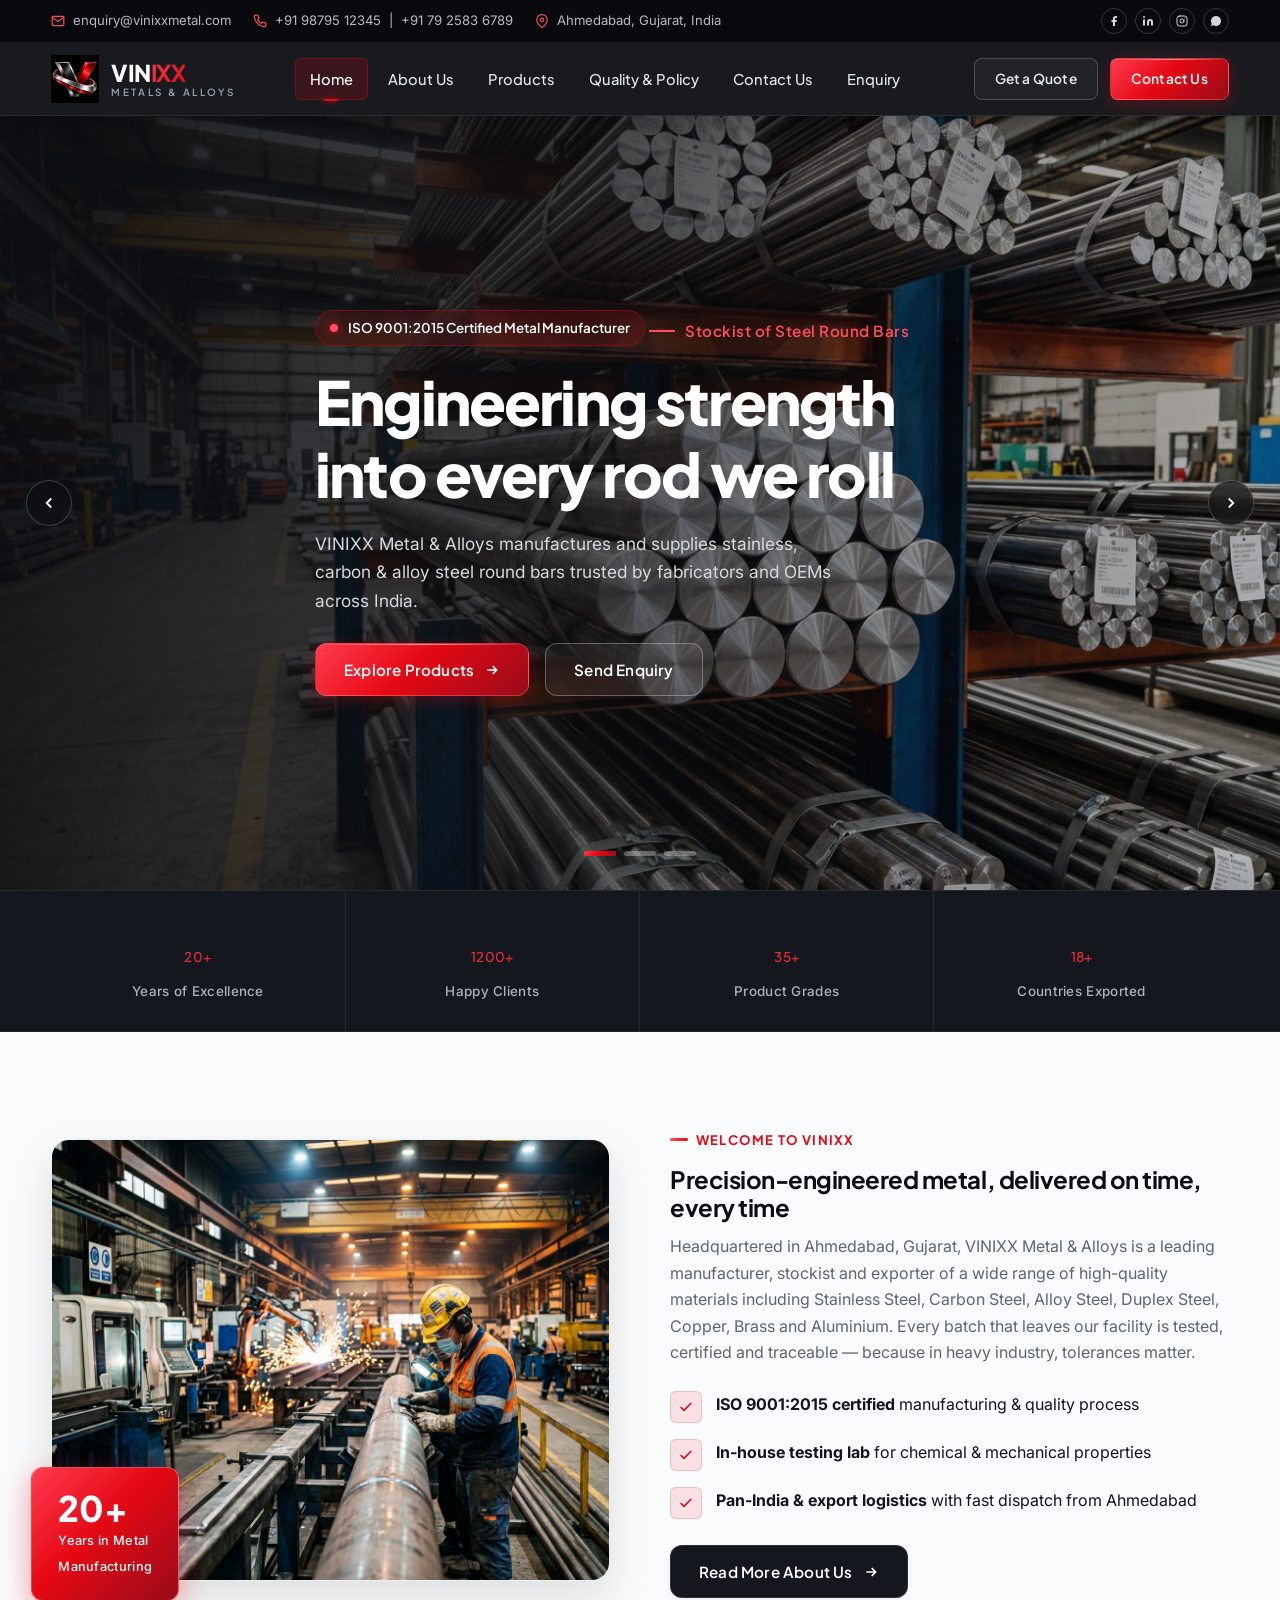
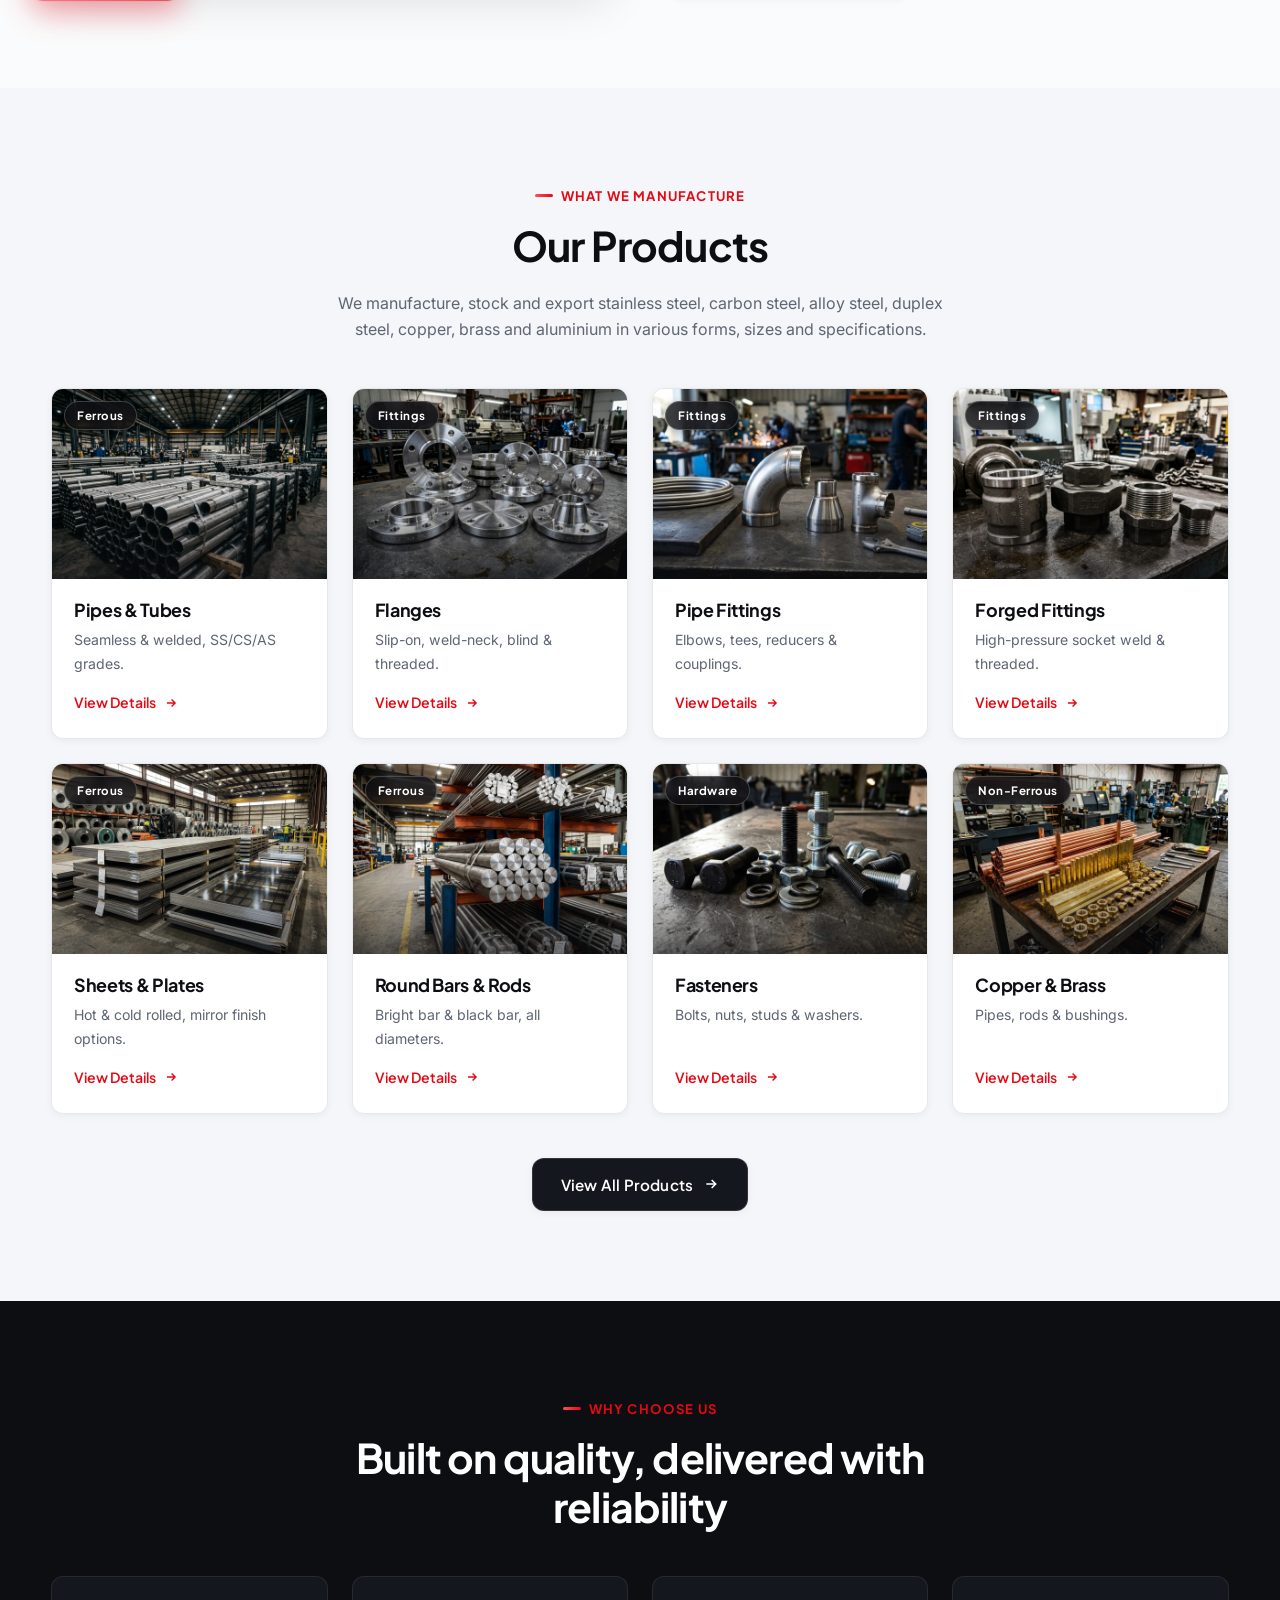
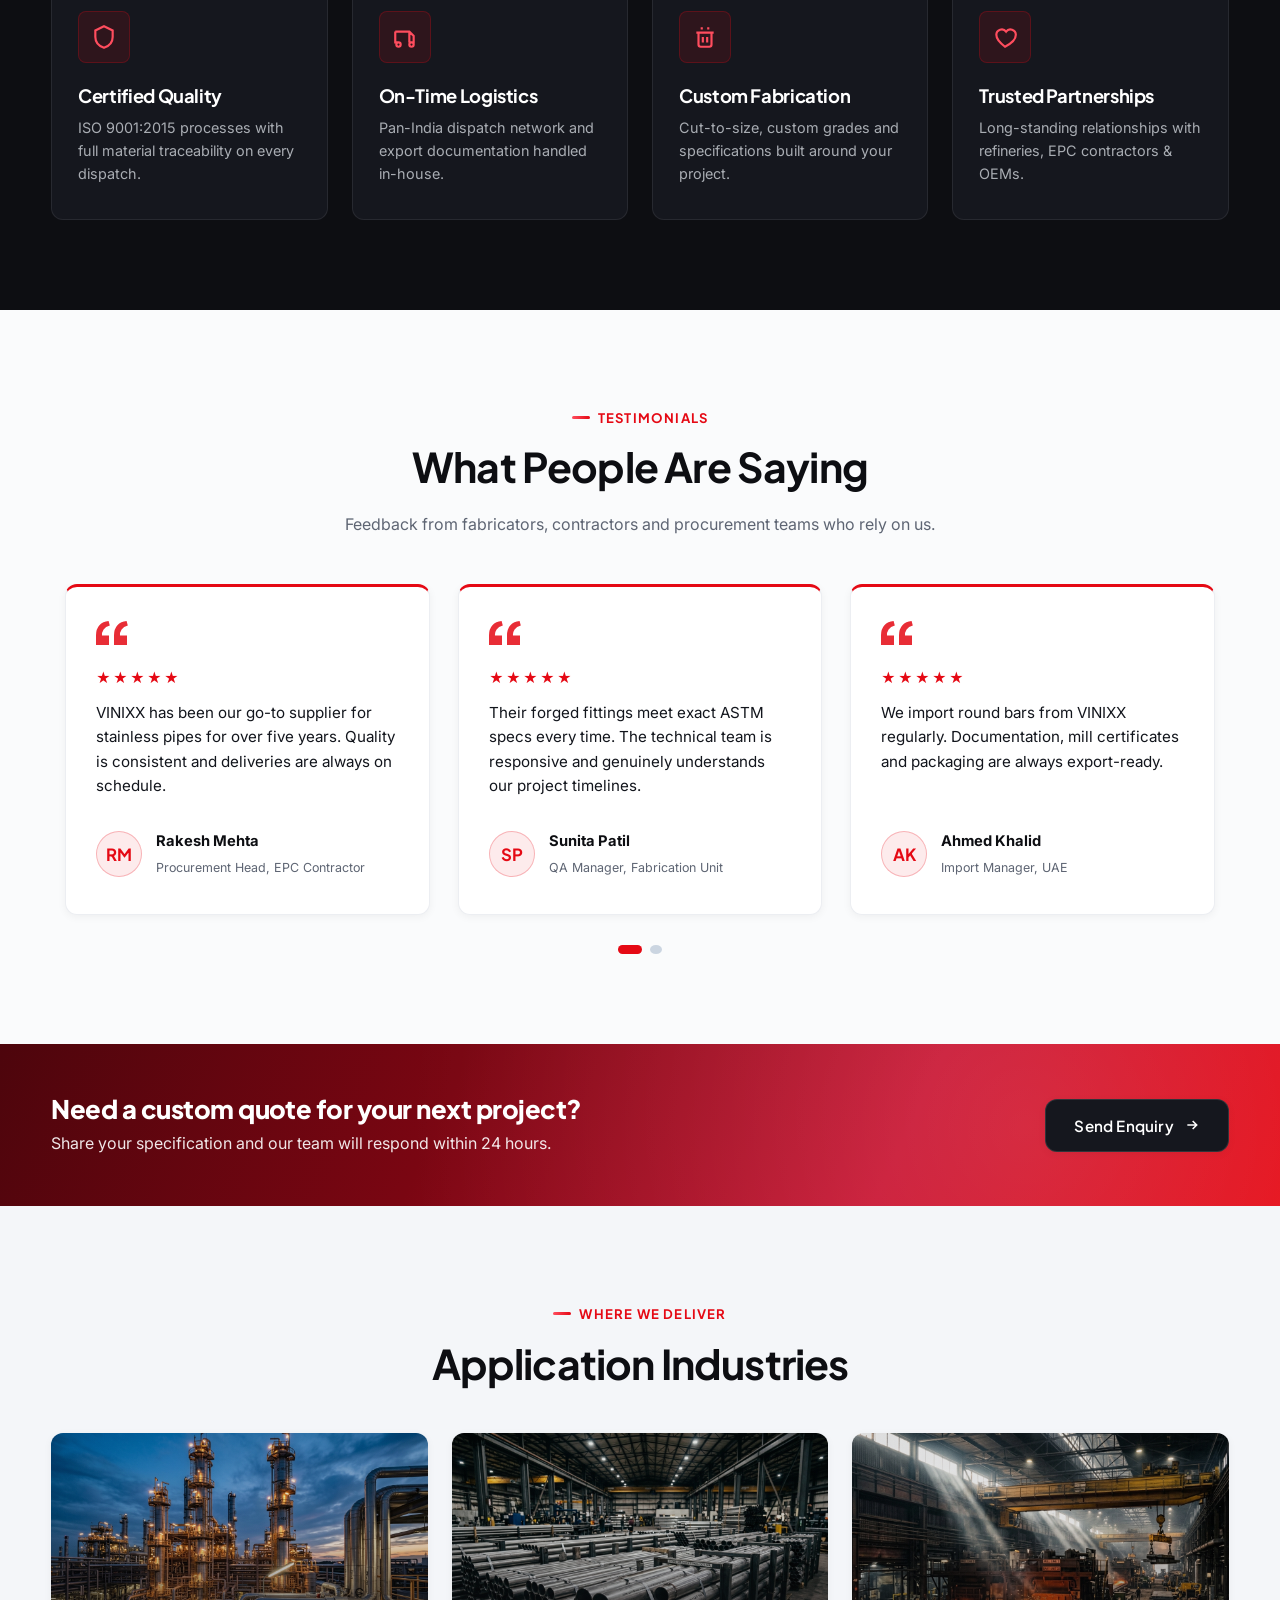
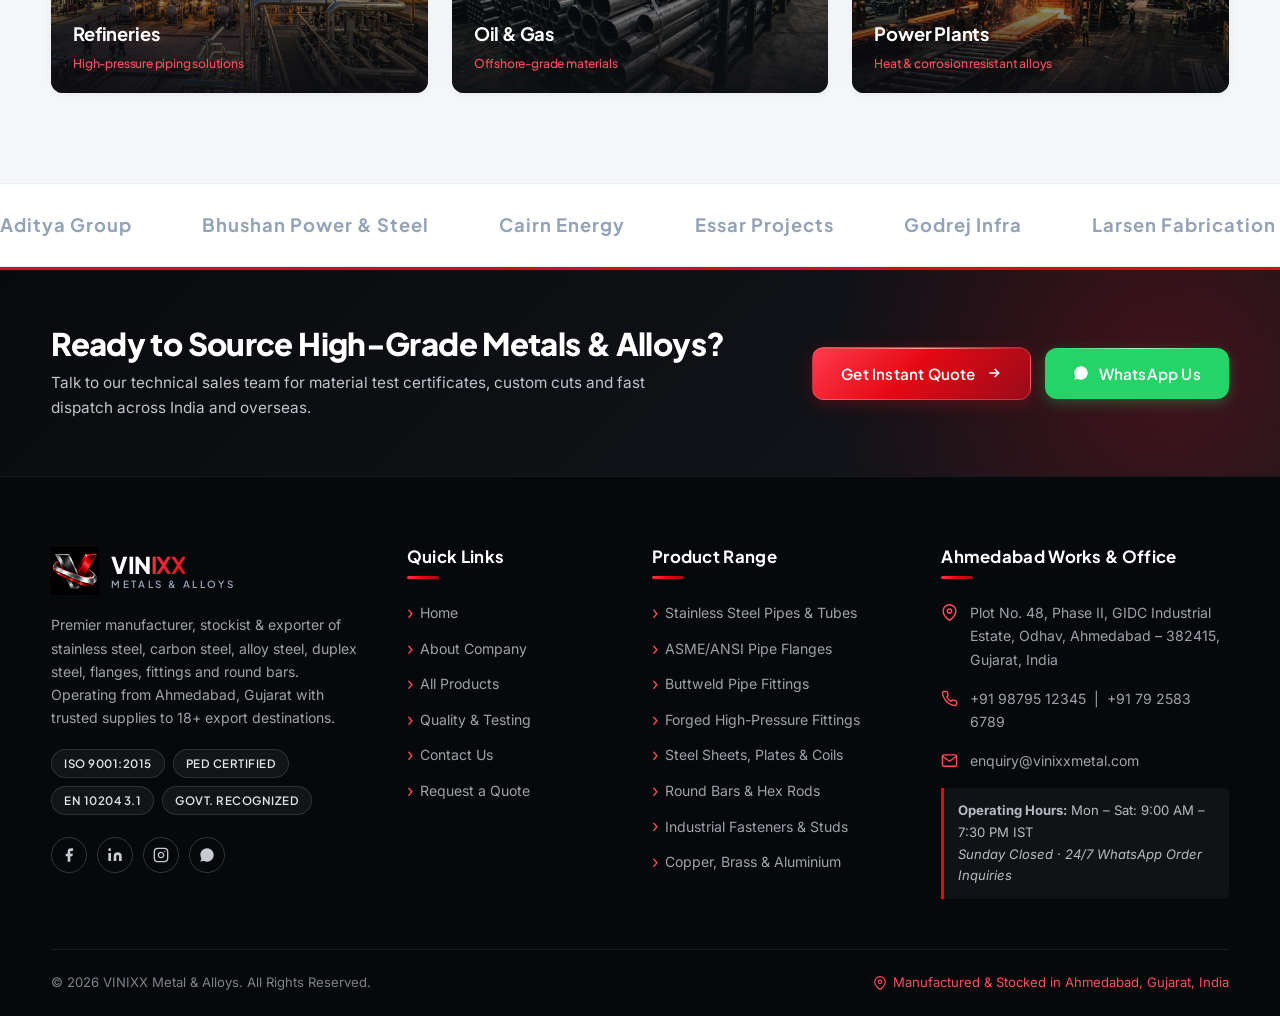
==== index.html @ be4196d0 "upload vinixx" ====
<!DOCTYPE html>
<html lang="en">

<head>
  <meta charset="UTF-8">
  <meta name="viewport" content="width=device-width, initial-scale=1.0">
  <title>Home | VINIXX Metal &amp; Alloys</title>
  <meta name="description"
    content="VINIXX Metal &amp; Alloys — manufacturer, stockist and exporter of stainless steel, carbon steel, alloy steel pipes, tubes, flanges, fittings and round bars.">
  <link rel="icon" href="images/logo.png" type="image/png">
  <link rel="preconnect" href="https://fonts.googleapis.com">
  <link rel="preconnect" href="https://fonts.gstatic.com" crossorigin>
  <link
    href="https://fonts.googleapis.com/css2?family=Plus+Jakarta+Sans:wght@400;500;600;700;800&family=Inter:wght@400;500;600;700&display=swap"
    rel="stylesheet">
  <link rel="stylesheet" href="css/style.css">

</head>

<body>

  <div class="topbar">
    <div class="container">
      <div class="tb-links">
        <a href="mailto:enquiry@vinixxmetal.com">
          <svg viewBox="0 0 24 24" fill="none" stroke="currentColor" stroke-width="2" stroke-linecap="round"
            stroke-linejoin="round">
            <path d="M4 4h16c1.1 0 2 .9 2 2v12c0 1.1-.9 2-2 2H4c-1.1 0-2-.9-2-2V6c0-1.1.9-2 2-2z" />
            <polyline points="22,6 12,13 2,6" />
          </svg>
          <span>enquiry@vinixxmetal.com</span>
        </a>
        <a href="tel:+919879512345">
          <svg viewBox="0 0 24 24" fill="none" stroke="currentColor" stroke-width="2" stroke-linecap="round"
            stroke-linejoin="round">
            <path
              d="M22 16.92v3a2 2 0 0 1-2.18 2 19.79 19.79 0 0 1-8.63-3.07 19.5 19.5 0 0 1-6-6 19.79 19.79 0 0 1-3.07-8.67A2 2 0 0 1 4.11 2h3a2 2 0 0 1 2 1.72 12.84 12.84 0 0 0 .7 2.81 2 2 0 0 1-.45 2.11L8.09 9.91a16 16 0 0 0 6 6l1.27-1.27a2 2 0 0 1 2.11-.45 12.84 12.84 0 0 0 2.81.7A2 2 0 0 1 22 16.92z" />
          </svg>
          <span>+91 98795 12345 &nbsp;|&nbsp; +91 79 2583 6789</span>
        </a>
        <span>
          <svg viewBox="0 0 24 24" fill="none" stroke="currentColor" stroke-width="2" stroke-linecap="round"
            stroke-linejoin="round">
            <path d="M21 10c0 7-9 13-9 13s-9-6-9-13a9 9 0 0 1 18 0z" />
            <circle cx="12" cy="10" r="3" />
          </svg>
          <span>Ahmedabad, Gujarat, India</span>
        </span>
      </div>
      <div class="tb-social">
        <a href="#" aria-label="Facebook"><svg viewBox="0 0 24 24" fill="currentColor">
            <path d="M18 2h-3a5 5 0 0 0-5 5v3H7v4h3v8h4v-8h3l1-4h-4V7a1 1 0 0 1 1-1h3z" />
          </svg></a>
        <a href="#" aria-label="LinkedIn"><svg viewBox="0 0 24 24" fill="currentColor">
            <path d="M16 8a6 6 0 0 1 6 6v7h-4v-7a2 2 0 0 0-2-2 2 2 0 0 0-2 2v7h-4v-7a6 6 0 0 1 6-6zM2 9h4v12H2z" />
            <circle cx="4" cy="4" r="2" />
          </svg></a>
        <a href="#" aria-label="Instagram"><svg viewBox="0 0 24 24" fill="none" stroke="currentColor" stroke-width="2"
            stroke-linecap="round" stroke-linejoin="round">
            <rect x="2" y="2" width="20" height="20" rx="5" ry="5" />
            <path d="M16 11.37A4 4 0 1 1 12.63 8 4 4 0 0 1 16 11.37z" />
            <line x1="17.5" y1="6.5" x2="17.51" y2="6.5" />
          </svg></a>
        <a href="https://wa.me/919879512345" aria-label="WhatsApp"><svg viewBox="0 0 24 24" fill="currentColor">
            <path
              d="M17.472 14.382c-.301-.15-1.78-.878-2.056-.979-.275-.1-.475-.15-.675.15-.199.3-.775.979-.95 1.179-.175.2-.35.225-.651.075-.3-.15-1.267-.467-2.414-1.489-.893-.796-1.496-1.78-1.672-2.08-.175-.3-.019-.462.131-.611.136-.134.301-.35.451-.525.15-.175.2-.3.3-.5.1-.2.05-.375-.025-.525-.075-.15-.675-1.628-.925-2.228-.243-.584-.49-.505-.675-.514-.175-.009-.375-.01-.575-.01-.2 0-.525.075-.8.375-.275.3-1.05 1.026-1.05 2.502s1.075 2.903 1.225 3.103c.15.2 2.115 3.23 5.124 4.529.716.309 1.275.494 1.71.633.719.229 1.374.197 1.892.12.577-.087 1.78-.727 2.03-1.428.25-.701.25-1.303.175-1.428-.075-.125-.275-.2-.575-.35zM12.04 2C6.51 2 2.03 6.47 2.03 12c0 1.95.56 3.77 1.54 5.31L2 22l4.83-1.53A9.94 9.94 0 0 0 12.04 22c5.53 0 10.01-4.47 10.01-10s-4.48-10-10.01-10z" />
          </svg></a>
      </div>
    </div>
  </div>

  <header class="site-header">
    <div class="container nav-wrap">
      <a href="index.html" class="brand">
        <img src="images/logo.png" alt="VINIXX logo">
        <span class="brand-text">
          <span class="name">VIN<b>IXX</b></span>
          <span class="tag">METALS &amp; ALLOYS</span>
        </span>
      </a>
      <nav class="main-nav">
        <ul>
          <li><a href="index.html" class="active">Home</a></li>
          <li><a href="about.html">About Us</a></li>
          <li><a href="products.html">Products</a></li>
          <li><a href="quality-policy.html">Quality &amp; Policy</a></li>
          <li><a href="contact.html">Contact Us</a></li>
          <li><a href="enquiry.html">Enquiry</a></li>
        </ul>
      </nav>
      <div class="nav-cta">
        <a href="enquiry.html" class="btn ghost ghost-desktop">Get a Quote</a>
        <a href="contact.html" class="btn">Contact Us</a>
        <button class="burger" aria-label="Toggle menu"><span></span></button>
      </div>
    </div>
  </header>


  <section class="hero">
    <div class="hero-slide active">
      <div class="slide-bg" style="background-image:url('images/hero-bars.jpg')"></div>
      <div class="container hero-content">
        <div class="hero-badge"><span class="pulse-dot"></span><span>ISO 9001:2015 Certified Metal Manufacturer</span>
        </div>
        <span class="hero-kicker">Stockist of Steel Round Bars</span>
        <h1>Engineering strength into every rod we roll</h1>
        <p>VINIXX Metal &amp; Alloys manufactures and supplies stainless, carbon &amp; alloy steel round bars trusted by
          fabricators and OEMs across India.</p>
        <div class="hero-btns">
          <a href="products.html" class="btn">Explore Products
            <svg viewBox="0 0 24 24" fill="none" stroke="currentColor" stroke-width="2.4">
              <path d="M5 12h14M13 6l6 6-6 6" />
            </svg>
          </a>
          <a href="enquiry.html" class="btn ghost">Send Enquiry</a>
        </div>
      </div>
    </div>
    <div class="hero-slide">
      <div class="slide-bg" style="background-image:url('images/hero-pipes.jpg')"></div>
      <div class="container hero-content">
        <div class="hero-badge"><span class="pulse-dot"></span><span>ASME, ASTM &amp; DIN Standard Compliance</span>
        </div>
        <span class="hero-kicker">Manufacturer of Pipes &amp; Tubes</span>
        <h1>Seamless &amp; welded pipes built for pressure</h1>
        <p>From process piping to structural tubing — precision-drawn stainless &amp; carbon steel pipes tested to
          international standards.</p>
        <div class="hero-btns">
          <a href="products.html" class="btn">Explore Products
            <svg viewBox="0 0 24 24" fill="none" stroke="currentColor" stroke-width="2.4">
              <path d="M5 12h14M13 6l6 6-6 6" />
            </svg>
          </a>
          <a href="enquiry.html" class="btn ghost">Send Enquiry</a>
        </div>
      </div>
    </div>
    <div class="hero-slide">
      <div class="slide-bg" style="background-image:url('images/hero-plant.jpg')"></div>
      <div class="container hero-content">
        <div class="hero-badge"><span class="pulse-dot"></span><span>Global Metal Exporter · 18+ Countries</span></div>
        <span class="hero-kicker">Serving Refineries, Oil &amp; Gas, Power</span>
        <h1>The metal backbone of heavy industry</h1>
        <p>Two decades of on-time delivery, rigorous testing and export-grade quality dispatched from Ahmedabad to
          plants across India and abroad.</p>
        <div class="hero-btns">
          <a href="quality-policy.html" class="btn">Our Quality Standards
            <svg viewBox="0 0 24 24" fill="none" stroke="currentColor" stroke-width="2.4">
              <path d="M5 12h14M13 6l6 6-6 6" />
            </svg>
          </a>
          <a href="contact.html" class="btn ghost">Contact Us</a>
        </div>
      </div>
    </div>
    <div class="hero-arrows">
      <button class="hero-prev" aria-label="Previous slide"><svg viewBox="0 0 24 24" fill="none" stroke="currentColor"
          stroke-width="2.4">
          <path d="M15 6l-6 6 6 6" />
        </svg></button>
      <button class="hero-next" aria-label="Next slide"><svg viewBox="0 0 24 24" fill="none" stroke="currentColor"
          stroke-width="2.4">
          <path d="M9 6l6 6-6 6" />
        </svg></button>
    </div>
    <div class="hero-nav">
      <div class="hero-dots"></div>
    </div>
  </section>

  <section class="hero-stats">
    <div class="container">
      <div class="stat"><b><span data-count="20" data-suffix="+">0+</span></b><span>Years of Excellence</span></div>
      <div class="stat"><b><span data-count="1200" data-suffix="+">0+</span></b><span>Happy Clients</span></div>
      <div class="stat"><b><span data-count="35" data-suffix="+">0+</span></b><span>Product Grades</span></div>
      <div class="stat"><b><span data-count="18" data-suffix="+">0+</span></b><span>Countries Exported</span></div>
    </div>
  </section>

  <section class="section-pad">
    <div class="container about-grid reveal">
      <div class="about-media">
        <div class="frame"><img src="images/about-factory.jpg" alt="VINIXX manufacturing facility in Ahmedabad"></div>
        <div class="badge"><b>20+</b><span>Years in Metal<br>Manufacturing</span></div>
      </div>
      <div>
        <span class="eyebrow">Welcome to VINIXX</span>
        <h2>Precision-engineered metal, delivered on time, every time</h2>
        <p>Headquartered in Ahmedabad, Gujarat, VINIXX Metal &amp; Alloys is a leading manufacturer, stockist and
          exporter of a wide range of high-quality materials including Stainless Steel, Carbon Steel, Alloy Steel,
          Duplex Steel, Copper, Brass and Aluminium. Every batch that leaves our facility is tested, certified and
          traceable — because in heavy industry, tolerances matter.</p>
        <ul class="about-list">
          <li><span class="ic"><svg viewBox="0 0 24 24" fill="none" stroke="currentColor" stroke-width="2.4">
                <path d="M20 6L9 17l-5-5" />
              </svg></span>
            <div><strong>ISO 9001:2015 certified</strong> manufacturing &amp; quality process</div>
          </li>
          <li><span class="ic"><svg viewBox="0 0 24 24" fill="none" stroke="currentColor" stroke-width="2.4">
                <path d="M20 6L9 17l-5-5" />
              </svg></span>
            <div><strong>In-house testing lab</strong> for chemical &amp; mechanical properties</div>
          </li>
          <li><span class="ic"><svg viewBox="0 0 24 24" fill="none" stroke="currentColor" stroke-width="2.4">
                <path d="M20 6L9 17l-5-5" />
              </svg></span>
            <div><strong>Pan-India &amp; export logistics</strong> with fast dispatch from Ahmedabad</div>
          </li>
        </ul>
        <a href="about.html" class="btn dark">Read More About Us
          <svg viewBox="0 0 24 24" fill="none" stroke="currentColor" stroke-width="2.4">
            <path d="M5 12h14M13 6l6 6-6 6" />
          </svg>
        </a>
      </div>
    </div>
  </section>

  <section class="section-pad bg-mist">
    <div class="container">
      <div class="section-head center reveal">
        <span class="eyebrow" style="justify-content:center;">What We Manufacture</span>
        <h2>Our Products</h2>
        <p>We manufacture, stock and export stainless steel, carbon steel, alloy steel, duplex steel, copper, brass and
          aluminium in various forms, sizes and specifications.</p>
      </div>
      <div class="grid-products reveal reveal-stagger">
        <div class="prod-card r-child"><span class="tag">Ferrous</span>
          <div class="thumb"><img src="images/prod-pipes.jpg" alt="Pipes and Tubes"></div>
          <div class="info">
            <h3>Pipes &amp; Tubes</h3>
            <p>Seamless &amp; welded, SS/CS/AS grades.</p><a href="product-detail.html">View Details<svg
                viewBox="0 0 24 24" fill="none" stroke="currentColor" stroke-width="2.4">
                <path d="M5 12h14M13 6l6 6-6 6" />
              </svg></a>
          </div>
        </div>
        <div class="prod-card r-child"><span class="tag">Fittings</span>
          <div class="thumb"><img src="images/prod-flanges.jpg" alt="Flanges"></div>
          <div class="info">
            <h3>Flanges</h3>
            <p>Slip-on, weld-neck, blind &amp; threaded.</p><a href="product-detail.html">View Details<svg
                viewBox="0 0 24 24" fill="none" stroke="currentColor" stroke-width="2.4">
                <path d="M5 12h14M13 6l6 6-6 6" />
              </svg></a>
          </div>
        </div>
        <div class="prod-card r-child"><span class="tag">Fittings</span>
          <div class="thumb"><img src="images/prod-fittings.jpg" alt="Pipe Fittings"></div>
          <div class="info">
            <h3>Pipe Fittings</h3>
            <p>Elbows, tees, reducers &amp; couplings.</p><a href="product-detail.html">View Details<svg
                viewBox="0 0 24 24" fill="none" stroke="currentColor" stroke-width="2.4">
                <path d="M5 12h14M13 6l6 6-6 6" />
              </svg></a>
          </div>
        </div>
        <div class="prod-card r-child"><span class="tag">Fittings</span>
          <div class="thumb"><img src="images/prod-forged.jpg" alt="Forged Fittings"></div>
          <div class="info">
            <h3>Forged Fittings</h3>
            <p>High-pressure socket weld &amp; threaded.</p><a href="product-detail.html">View Details<svg
                viewBox="0 0 24 24" fill="none" stroke="currentColor" stroke-width="2.4">
                <path d="M5 12h14M13 6l6 6-6 6" />
              </svg></a>
          </div>
        </div>
        <div class="prod-card r-child"><span class="tag">Ferrous</span>
          <div class="thumb"><img src="images/prod-sheets.jpg" alt="Sheets and Plates"></div>
          <div class="info">
            <h3>Sheets &amp; Plates</h3>
            <p>Hot &amp; cold rolled, mirror finish options.</p><a href="product-detail.html">View Details<svg
                viewBox="0 0 24 24" fill="none" stroke="currentColor" stroke-width="2.4">
                <path d="M5 12h14M13 6l6 6-6 6" />
              </svg></a>
          </div>
        </div>
        <div class="prod-card r-child"><span class="tag">Ferrous</span>
          <div class="thumb"><img src="images/prod-rods.jpg" alt="Round Bars and Rods"></div>
          <div class="info">
            <h3>Round Bars &amp; Rods</h3>
            <p>Bright bar &amp; black bar, all diameters.</p><a href="product-detail.html">View Details<svg
                viewBox="0 0 24 24" fill="none" stroke="currentColor" stroke-width="2.4">
                <path d="M5 12h14M13 6l6 6-6 6" />
              </svg></a>
          </div>
        </div>
        <div class="prod-card r-child"><span class="tag">Hardware</span>
          <div class="thumb"><img src="images/prod-fasteners.jpg" alt="Fasteners"></div>
          <div class="info">
            <h3>Fasteners</h3>
            <p>Bolts, nuts, studs &amp; washers.</p><a href="product-detail.html">View Details<svg viewBox="0 0 24 24"
                fill="none" stroke="currentColor" stroke-width="2.4">
                <path d="M5 12h14M13 6l6 6-6 6" />
              </svg></a>
          </div>
        </div>
        <div class="prod-card r-child"><span class="tag">Non-Ferrous</span>
          <div class="thumb"><img src="images/prod-copper.jpg" alt="Copper and Brass"></div>
          <div class="info">
            <h3>Copper &amp; Brass</h3>
            <p>Pipes, rods &amp; bushings.</p><a href="product-detail.html">View Details<svg viewBox="0 0 24 24"
                fill="none" stroke="currentColor" stroke-width="2.4">
                <path d="M5 12h14M13 6l6 6-6 6" />
              </svg></a>
          </div>
        </div>
      </div>
      <div style="text-align:center;margin-top:44px;">
        <a href="products.html" class="btn dark">View All Products
          <svg viewBox="0 0 24 24" fill="none" stroke="currentColor" stroke-width="2.4">
            <path d="M5 12h14M13 6l6 6-6 6" />
          </svg>
        </a>
      </div>
    </div>
  </section>

  <section class="section-pad bg-charcoal">
    <div class="container">
      <div class="section-head center reveal">
        <span class="eyebrow" style="justify-content:center;">Why Choose Us</span>
        <h2>Built on quality, delivered with reliability</h2>
      </div>
      <div class="feat-grid reveal reveal-stagger">
        <div class="feat-card r-child">
          <div class="ic"><svg viewBox="0 0 24 24" fill="none" stroke="currentColor" stroke-width="2">
              <path d="M12 2l8 4v6c0 5-3.4 8.4-8 10-4.6-1.6-8-5-8-10V6l8-4z" />
            </svg></div>
          <h3>Certified Quality</h3>
          <p>ISO 9001:2015 processes with full material traceability on every dispatch.</p>
        </div>
        <div class="feat-card r-child">
          <div class="ic"><svg viewBox="0 0 24 24" fill="none" stroke="currentColor" stroke-width="2">
              <path
                d="M3 7h13l4 4v6h-3M3 7v10h3m10-10v10M6 21a2 2 0 100-4 2 2 0 000 4zm12 0a2 2 0 100-4 2 2 0 000 4z" />
            </svg></div>
          <h3>On-Time Logistics</h3>
          <p>Pan-India dispatch network and export documentation handled in-house.</p>
        </div>
        <div class="feat-card r-child">
          <div class="ic"><svg viewBox="0 0 24 24" fill="none" stroke="currentColor" stroke-width="2">
              <path d="M9 3v2m6-2v2M4 8h16M6 8v11a2 2 0 002 2h8a2 2 0 002-2V8M10 12v5m4-5v5" />
            </svg></div>
          <h3>Custom Fabrication</h3>
          <p>Cut-to-size, custom grades and specifications built around your project.</p>
        </div>
        <div class="feat-card r-child">
          <div class="ic"><svg viewBox="0 0 24 24" fill="none" stroke="currentColor" stroke-width="2">
              <path d="M12 21c-4-3-8-6.5-8-11a5 5 0 019-3 5 5 0 019 3c0 4.5-4 8-10 11z" />
            </svg></div>
          <h3>Trusted Partnerships</h3>
          <p>Long-standing relationships with refineries, EPC contractors &amp; OEMs.</p>
        </div>
      </div>
    </div>
  </section>

  <section class="section-pad">
    <div class="container">
      <div class="section-head center reveal">
        <span class="eyebrow" style="justify-content:center;">Testimonials</span>
        <h2>What People Are Saying</h2>
        <p>Feedback from fabricators, contractors and procurement teams who rely on us.</p>
      </div>
      <div class="test-slider reveal">
        <div class="test-track">
          <div class="test-card">
            <div class="test-inner">
              <svg class="quote" viewBox="0 0 32 24" fill="currentColor">
                <path
                  d="M0 24V14.2Q0 8 3.4 4.2 6.8 .4 12.6 0l1.2 4.4Q9.6 5.4 7.6 8.4 5.6 11.4 6 14.6H13V24ZM18 24V14.2Q18 8 21.4 4.2 24.8.4 30.6 0l1.2 4.4Q27.6 5.4 25.6 8.4 23.6 11.4 24 14.6H31V24Z" />
              </svg>
              <div class="test-stars">&#9733;&#9733;&#9733;&#9733;&#9733;</div>
              <p class="msg">VINIXX has been our go-to supplier for stainless pipes for over five years. Quality is
                consistent and deliveries are always on schedule.</p>
              <div class="test-person">
                <div class="avatar">RM</div>
                <div class="who"><b>Rakesh Mehta</b><span>Procurement Head, EPC Contractor</span></div>
              </div>
            </div>
          </div>
          <div class="test-card">
            <div class="test-inner">
              <svg class="quote" viewBox="0 0 32 24" fill="currentColor">
                <path
                  d="M0 24V14.2Q0 8 3.4 4.2 6.8 .4 12.6 0l1.2 4.4Q9.6 5.4 7.6 8.4 5.6 11.4 6 14.6H13V24ZM18 24V14.2Q18 8 21.4 4.2 24.8.4 30.6 0l1.2 4.4Q27.6 5.4 25.6 8.4 23.6 11.4 24 14.6H31V24Z" />
              </svg>
              <div class="test-stars">&#9733;&#9733;&#9733;&#9733;&#9733;</div>
              <p class="msg">Their forged fittings meet exact ASTM specs every time. The technical team is responsive
                and genuinely understands our project timelines.</p>
              <div class="test-person">
                <div class="avatar">SP</div>
                <div class="who"><b>Sunita Patil</b><span>QA Manager, Fabrication Unit</span></div>
              </div>
            </div>
          </div>
          <div class="test-card">
            <div class="test-inner">
              <svg class="quote" viewBox="0 0 32 24" fill="currentColor">
                <path
                  d="M0 24V14.2Q0 8 3.4 4.2 6.8 .4 12.6 0l1.2 4.4Q9.6 5.4 7.6 8.4 5.6 11.4 6 14.6H13V24ZM18 24V14.2Q18 8 21.4 4.2 24.8.4 30.6 0l1.2 4.4Q27.6 5.4 25.6 8.4 23.6 11.4 24 14.6H31V24Z" />
              </svg>
              <div class="test-stars">&#9733;&#9733;&#9733;&#9733;&#9733;</div>
              <p class="msg">We import round bars from VINIXX regularly. Documentation, mill certificates and packaging
                are always export-ready.</p>
              <div class="test-person">
                <div class="avatar">AK</div>
                <div class="who"><b>Ahmed Khalid</b><span>Import Manager, UAE</span></div>
              </div>
            </div>
          </div>
          <div class="test-card">
            <div class="test-inner">
              <svg class="quote" viewBox="0 0 32 24" fill="currentColor">
                <path
                  d="M0 24V14.2Q0 8 3.4 4.2 6.8 .4 12.6 0l1.2 4.4Q9.6 5.4 7.6 8.4 5.6 11.4 6 14.6H13V24ZM18 24V14.2Q18 8 21.4 4.2 24.8.4 30.6 0l1.2 4.4Q27.6 5.4 25.6 8.4 23.6 11.4 24 14.6H31V24Z" />
              </svg>
              <div class="test-stars">&#9733;&#9733;&#9733;&#9733;&#9734;</div>
              <p class="msg">Good pricing on flanges and fittings without compromising on finish quality. Our second
                order is already on the way.</p>
              <div class="test-person">
                <div class="avatar">VJ</div>
                <div class="who"><b>Vikram Joshi</b><span>Owner, Piping Solutions Co.</span></div>
              </div>
            </div>
          </div>
        </div>
        <div class="test-dots"></div>
      </div>
    </div>
  </section>

  <section class="cta-strip">
    <div class="container">
      <div>
        <h3>Need a custom quote for your next project?</h3>
        <p>Share your specification and our team will respond within 24 hours.</p>
      </div>
      <a href="enquiry.html" class="btn dark">Send Enquiry
        <svg viewBox="0 0 24 24" fill="none" stroke="currentColor" stroke-width="2.4">
          <path d="M5 12h14M13 6l6 6-6 6" />
        </svg>
      </a>
    </div>
  </section>

  <section class="section-pad bg-mist">
    <div class="container">
      <div class="section-head center reveal">
        <span class="eyebrow" style="justify-content:center;">Where We Deliver</span>
        <h2>Application Industries</h2>
      </div>
      <div class="industry-grid reveal reveal-stagger">
        <div class="industry-card r-child"><img src="images/industry-refinery.jpg" alt="Refineries">
          <div class="label">Refineries<small>High-pressure piping solutions</small></div>
        </div>
        <div class="industry-card r-child"><img src="images/industry-oilgas.jpg" alt="Oil and Gas">
          <div class="label">Oil &amp; Gas<small>Offshore-grade materials</small></div>
        </div>
        <div class="industry-card r-child"><img src="images/industry-power.jpg" alt="Power Plants">
          <div class="label">Power Plants<small>Heat &amp; corrosion resistant alloys</small></div>
        </div>
      </div>
    </div>
  </section>

  <div class="marquee">
    <div class="track">
      <span>Aditya Group</span><span>Bhushan Power &amp; Steel</span><span>Cairn Energy</span><span>Essar
        Projects</span><span>Godrej Infra</span><span>Larsen Fabrication</span>
      <span>Aditya Group</span><span>Bhushan Power &amp; Steel</span><span>Cairn Energy</span><span>Essar
        Projects</span><span>Godrej Infra</span><span>Larsen Fabrication</span>
    </div>
  </div>

  <section class="pre-footer">
    <div class="container">
      <div class="pre-footer-content">
        <h3>Ready to Source High-Grade Metals &amp; Alloys?</h3>
        <p>Talk to our technical sales team for material test certificates, custom cuts and fast dispatch across India
          and overseas.</p>
      </div>
      <div class="pre-footer-actions">
        <a href="enquiry.html" class="btn">Get Instant Quote
          <svg viewBox="0 0 24 24" fill="none" stroke="currentColor" stroke-width="2.4">
            <path d="M5 12h14M13 6l6 6-6 6" />
          </svg>
        </a>
        <a href="https://wa.me/919879512345" target="_blank" rel="noopener" class="btn whatsapp-btn">
          <svg viewBox="0 0 24 24" fill="currentColor" style="width:16px;height:16px;">
            <path
              d="M17.472 14.382c-.301-.15-1.78-.878-2.056-.979-.275-.1-.475-.15-.675.15-.199.3-.775.979-.95 1.179-.175.2-.35.225-.651.075-.3-.15-1.267-.467-2.414-1.489-.893-.796-1.496-1.78-1.672-2.08-.175-.3-.019-.462.131-.611.136-.134.301-.35.451-.525.15-.175.2-.3.3-.5.1-.2.05-.375-.025-.525-.075-.15-.675-1.628-.925-2.228-.243-.584-.49-.505-.675-.514-.175-.009-.375-.01-.575-.01-.2 0-.525.075-.8.375-.275.3-1.05 1.026-1.05 2.502s1.075 2.903 1.225 3.103c.15.2 2.115 3.23 5.124 4.529.716.309 1.275.494 1.71.633.719.229 1.374.197 1.892.12.577-.087 1.78-.727 2.03-1.428.25-.701.25-1.303.175-1.428-.075-.125-.275-.2-.575-.35zM12.04 2C6.51 2 2.03 6.47 2.03 12c0 1.95.56 3.77 1.54 5.31L2 22l4.83-1.53A9.94 9.94 0 0 0 12.04 22c5.53 0 10.01-4.47 10.01-10s-4.48-10-10.01-10z" />
          </svg>
          WhatsApp Us
        </a>
      </div>
    </div>
  </section>

  <footer class="site-footer">
    <div class="container">
      <div class="footer-grid">
        <div class="footer-brand">
          <a href="index.html" class="brand">
            <img src="images/logo.png" alt="VINIXX logo">
            <span class="brand-text">
              <span class="name">VIN<b>IXX</b></span>
              <span class="tag">METALS &amp; ALLOYS</span>
            </span>
          </a>
          <p>Premier manufacturer, stockist &amp; exporter of stainless steel, carbon steel, alloy steel, duplex steel,
            flanges, fittings and round bars. Operating from Ahmedabad, Gujarat with trusted supplies to 18+ export
            destinations.</p>
          <div class="footer-badges">
            <span>ISO 9001:2015</span>
            <span>PED CERTIFIED</span>
            <span>EN 10204 3.1</span>
            <span>GOVT. RECOGNIZED</span>
          </div>
          <div class="footer-social">
            <a href="#" aria-label="Facebook"><svg viewBox="0 0 24 24" fill="currentColor">
                <path d="M18 2h-3a5 5 0 0 0-5 5v3H7v4h3v8h4v-8h3l1-4h-4V7a1 1 0 0 1 1-1h3z" />
              </svg></a>
            <a href="#" aria-label="LinkedIn"><svg viewBox="0 0 24 24" fill="currentColor">
                <path d="M16 8a6 6 0 0 1 6 6v7h-4v-7a2 2 0 0 0-2-2 2 2 0 0 0-2 2v7h-4v-7a6 6 0 0 1 6-6zM2 9h4v12H2z" />
                <circle cx="4" cy="4" r="2" />
              </svg></a>
            <a href="#" aria-label="Instagram"><svg viewBox="0 0 24 24" fill="none" stroke="currentColor"
                stroke-width="2" stroke-linecap="round" stroke-linejoin="round">
                <rect x="2" y="2" width="20" height="20" rx="5" ry="5" />
                <path d="M16 11.37A4 4 0 1 1 12.63 8 4 4 0 0 1 16 11.37z" />
                <line x1="17.5" y1="6.5" x2="17.51" y2="6.5" />
              </svg></a>
            <a href="https://wa.me/919879512345" aria-label="WhatsApp"><svg viewBox="0 0 24 24" fill="currentColor">
                <path
                  d="M17.472 14.382c-.301-.15-1.78-.878-2.056-.979-.275-.1-.475-.15-.675.15-.199.3-.775.979-.95 1.179-.175.2-.35.225-.651.075-.3-.15-1.267-.467-2.414-1.489-.893-.796-1.496-1.78-1.672-2.08-.175-.3-.019-.462.131-.611.136-.134.301-.35.451-.525.15-.175.2-.3.3-.5.1-.2.05-.375-.025-.525-.075-.15-.675-1.628-.925-2.228-.243-.584-.49-.505-.675-.514-.175-.009-.375-.01-.575-.01-.2 0-.525.075-.8.375-.275.3-1.05 1.026-1.05 2.502s1.075 2.903 1.225 3.103c.15.2 2.115 3.23 5.124 4.529.716.309 1.275.494 1.71.633.719.229 1.374.197 1.892.12.577-.087 1.78-.727 2.03-1.428.25-.701.25-1.303.175-1.428-.075-.125-.275-.2-.575-.35zM12.04 2C6.51 2 2.03 6.47 2.03 12c0 1.95.56 3.77 1.54 5.31L2 22l4.83-1.53A9.94 9.94 0 0 0 12.04 22c5.53 0 10.01-4.47 10.01-10s-4.48-10-10.01-10z" />
              </svg></a>
          </div>
        </div>
        <div>
          <h4>Quick Links</h4>
          <ul class="footer-links">
            <li><a href="index.html">Home</a></li>
            <li><a href="about.html">About Company</a></li>
            <li><a href="products.html">All Products</a></li>
            <li><a href="quality-policy.html">Quality &amp; Testing</a></li>
            <li><a href="contact.html">Contact Us</a></li>
            <li><a href="enquiry.html">Request a Quote</a></li>
          </ul>
        </div>
        <div>
          <h4>Product Range</h4>
          <ul class="footer-links">
            <li><a href="product-detail.html">Stainless Steel Pipes &amp; Tubes</a></li>
            <li><a href="products.html">ASME/ANSI Pipe Flanges</a></li>
            <li><a href="products.html">Buttweld Pipe Fittings</a></li>
            <li><a href="products.html">Forged High-Pressure Fittings</a></li>
            <li><a href="products.html">Steel Sheets, Plates &amp; Coils</a></li>
            <li><a href="products.html">Round Bars &amp; Hex Rods</a></li>
            <li><a href="products.html">Industrial Fasteners &amp; Studs</a></li>
            <li><a href="products.html">Copper, Brass &amp; Aluminium</a></li>
          </ul>
        </div>
        <div>
          <h4>Ahmedabad Works &amp; Office</h4>
          <ul class="footer-contact">
            <li>
              <span class="ic"><svg viewBox="0 0 24 24" fill="none" stroke="currentColor" stroke-width="2"
                  stroke-linecap="round" stroke-linejoin="round">
                  <path d="M21 10c0 7-9 13-9 13s-9-6-9-13a9 9 0 0 1 18 0z" />
                  <circle cx="12" cy="10" r="3" />
                </svg></span>
              <span>Plot No. 48, Phase II, GIDC Industrial Estate, Odhav, Ahmedabad – 382415, Gujarat, India</span>
            </li>
            <li>
              <span class="ic"><svg viewBox="0 0 24 24" fill="none" stroke="currentColor" stroke-width="2"
                  stroke-linecap="round" stroke-linejoin="round">
                  <path
                    d="M22 16.92v3a2 2 0 0 1-2.18 2 19.79 19.79 0 0 1-8.63-3.07 19.5 19.5 0 0 1-6-6 19.79 19.79 0 0 1-3.07-8.67A2 2 0 0 1 4.11 2h3a2 2 0 0 1 2 1.72 12.84 12.84 0 0 0 .7 2.81 2 2 0 0 1-.45 2.11L8.09 9.91a16 16 0 0 0 6 6l1.27-1.27a2 2 0 0 1 2.11-.45 12.84 12.84 0 0 0 2.81.7A2 2 0 0 1 22 16.92z" />
                </svg></span>
              <span><a href="tel:+919879512345">+91 98795 12345</a> &nbsp;|&nbsp; <a href="tel:+917925836789">+91 79
                  2583 6789</a></span>
            </li>
            <li>
              <span class="ic"><svg viewBox="0 0 24 24" fill="none" stroke="currentColor" stroke-width="2"
                  stroke-linecap="round" stroke-linejoin="round">
                  <path d="M4 4h16c1.1 0 2 .9 2 2v12c0 1.1-.9 2-2 2H4c-1.1 0-2-.9-2-2V6c0-1.1.9-2 2-2z" />
                  <polyline points="22,6 12,13 2,6" />
                </svg></span>
              <span><a href="mailto:enquiry@vinixxmetal.com">enquiry@vinixxmetal.com</a></span>
            </li>
          </ul>
          <div class="footer-hours">
            <strong>Operating Hours:</strong> Mon – Sat: 9:00 AM – 7:30 PM IST<br>
            <em>Sunday Closed · 24/7 WhatsApp Order Inquiries</em>
          </div>
        </div>
      </div>
      <div class="footer-bottom">
        <span>&copy; 2026 VINIXX Metal &amp; Alloys. All Rights Reserved.</span>
        <span class="city-badge">
          <svg viewBox="0 0 24 24" fill="none" stroke="currentColor" stroke-width="2" stroke-linecap="round"
            stroke-linejoin="round">
            <path d="M21 10c0 7-9 13-9 13s-9-6-9-13a9 9 0 0 1 18 0z" />
            <circle cx="12" cy="10" r="3" />
          </svg>
          Manufactured &amp; Stocked in Ahmedabad, Gujarat, India
        </span>
      </div>
    </div>
  </footer>

  <button class="back-top" aria-label="Back to top"><svg viewBox="0 0 24 24" fill="none" stroke="currentColor"
      stroke-width="2.4">
      <path d="M12 19V5M5 12l7-7 7 7" />
    </svg></button>

  <div class="mobile-action-bar" aria-label="Mobile quick contact">
    <a href="tel:+919879512345" class="mob-act-btn mob-call">
      <svg viewBox="0 0 24 24" fill="none" stroke="currentColor" stroke-width="2.2">
        <path
          d="M22 16.92v3a2 2 0 0 1-2.18 2 19.79 19.79 0 0 1-8.63-3.07 19.5 19.5 0 0 1-6-6 19.79 19.79 0 0 1-3.07-8.67A2 2 0 0 1 4.11 2h3a2 2 0 0 1 2 1.72 12.84 12.84 0 0 0 .7 2.81 2 2 0 0 1-.45 2.11L8.09 9.91a16 16 0 0 0 6 6l1.27-1.27a2 2 0 0 1 2.11-.45 12.84 12.84 0 0 0 2.81.7A2 2 0 0 1 22 16.92z" />
      </svg>
      <span>Call Sales</span>
    </a>
    <a href="https://wa.me/919879512345" target="_blank" rel="noopener" class="mob-act-btn mob-wa">
      <svg viewBox="0 0 24 24" fill="currentColor">
        <path
          d="M17.472 14.382c-.301-.15-1.78-.878-2.056-.979-.275-.1-.475-.15-.675.15-.199.3-.775.979-.95 1.179-.175.2-.35.225-.651.075-.3-.15-1.267-.467-2.414-1.489-.893-.796-1.496-1.78-1.672-2.08-.175-.3-.019-.462.131-.611.136-.134.301-.35.451-.525.15-.175.2-.3.3-.5.1-.2.05-.375-.025-.525-.075-.15-.675-1.628-.925-2.228-.243-.584-.49-.505-.675-.514-.175-.009-.375-.01-.575-.01-.2 0-.525.075-.8.375-.275.3-1.05 1.026-1.05 2.502s1.075 2.903 1.225 3.103c.15.2 2.115 3.23 5.124 4.529.716.309 1.275.494 1.71.633.719.229 1.374.197 1.892.12.577-.087 1.78-.727 2.03-1.428.25-.701.25-1.303.175-1.428-.075-.125-.275-.2-.575-.35zM12.04 2C6.51 2 2.03 6.47 2.03 12c0 1.95.56 3.77 1.54 5.31L2 22l4.83-1.53A9.94 9.94 0 0 0 12.04 22c5.53 0 10.01-4.47 10.01-10s-4.48-10-10.01-10z" />
      </svg>
      <span>WhatsApp RFQ</span>
    </a>
  </div>

  <script src="js/script.js"></script>
</body>

</html>
---- css/style.css ----
/* =========================================================
   VINIXX — Precision Metals & Alloys | Modern Design System
   ========================================================= */

@import url('https://fonts.googleapis.com/css2?family=Plus+Jakarta+Sans:wght@400;500;600;700;800&family=Inter:wght@400;500;600;700&display=swap');

:root{
  /* Multi-variant Red Palette — derived from the 3D metallic V logo */
  --clr-red-vivid:       #E50914; /* Pure vibrant scarlet / primary brand */
  --clr-red-scarlet:     #FF283C; /* Glowing bright scarlet for hover/active */
  --clr-red-coral:       #FF4D5E; /* Radiant coral highlight for kickers & counters */
  --clr-red-ruby:        #C8102E; /* Metallic ruby red */
  --clr-red-crimson:     #990B19; /* Deep industrial crimson */
  --clr-red-carmine:     #7A0612; /* Dark carmine / gradient shadow */
  --clr-red-wine:        #4D050C; /* Deep metallic wine base */

  /* Legacy aliases for seamless backwards-compatibility */
  --clr-orange:          var(--clr-red-vivid);
  --clr-orange-light:    var(--clr-red-coral);
  --clr-orange-deep:     var(--clr-red-crimson);

  /* Brushed Chrome & Silver Accents */
  --clr-silver-light:    #F8FAFC;
  --clr-silver:          #E2E8F0;
  --clr-silver-mid:      #CBD5E1;
  --clr-silver-dark:     #94A3B8;
  --clr-steel:           #64748B;
  --clr-steel-light:     #CBD5E1;

  /* Obsidian, Titanium Slate & Dark Carbon */
  --clr-charcoal:        #0D0E12; /* Obsidian black */
  --clr-charcoal-2:      #15171E; /* Titanium slate */
  --clr-charcoal-3:      #1F222B; /* Raised card surface */
  --clr-mist:            #F4F6F9;
  --clr-paper:           #FAFBFC;
  --clr-white:           #FFFFFF;
  --clr-text:            #12151C;
  --clr-text-soft:       #5E6573;

  /* Metallic Gradients */
  --grad-red-metallic:   linear-gradient(135deg, #FF3B4E 0%, #E50914 45%, #990B19 100%);
  --grad-red-hover:      linear-gradient(135deg, #FF5263 0%, #FF2438 50%, #B80C1D 100%);
  --grad-red-dark:       linear-gradient(115deg, #4D050C 0%, #7A0612 35%, #C8102E 70%, #E50914 100%);
  --grad-chrome:         linear-gradient(135deg, #FFFFFF 0%, #E2E8F0 50%, #94A3B8 100%);
  --grad-carbon:         linear-gradient(145deg, #181A22 0%, #0D0E12 100%);

  /* Modern Precision Typography */
  --font-head: 'Plus Jakarta Sans', -apple-system, sans-serif;
  --font-body: 'Inter', -apple-system, sans-serif;

  /* Refined Modern Geometry */
  --radius-xs: 6px;
  --radius-sm: 8px;
  --radius-md: 12px;
  --radius-lg: 18px;
  --radius-pill: 9999px;

  /* Soft Ambient Shadows */
  --shadow-sm: 0 2px 8px rgba(13,14,18,.05);
  --shadow-1:  0 8px 24px rgba(13,14,18,.07);
  --shadow-2:  0 18px 48px rgba(13,14,18,.12);
  --shadow-red-sm: 0 4px 16px rgba(229, 9, 20, 0.28);
  --shadow-red-lg: 0 10px 30px rgba(229, 9, 20, 0.38), 0 0 1px rgba(255, 77, 94, 0.5);

  --container: 1220px;
}

*, *::before, *::after{ box-sizing: border-box; }
html{ scroll-behavior: smooth; }
body{
  margin:0;
  font-family: var(--font-body);
  color: var(--clr-text);
  background: var(--clr-paper);
  line-height: 1.65;
  -webkit-font-smoothing: antialiased;
}
img{ max-width:100%; display:block; }
a{ color:inherit; text-decoration:none; }
ul{ margin:0; padding:0; list-style:none; }
h1,h2,h3,h4{
  font-family: var(--font-head);
  font-weight: 700;
  color: var(--clr-charcoal);
  line-height: 1.18;
  margin: 0 0 .5em;
  letter-spacing: -0.02em;
}
p{ margin: 0 0 1em; color: var(--clr-text-soft); }
.container{ width: 92%; max-width: var(--container); margin: 0 auto; }
section{ position: relative; }

::selection{ background: var(--clr-red-vivid); color:#fff; }

/* focus visibility */
a:focus-visible, button:focus-visible, input:focus-visible, textarea:focus-visible, select:focus-visible{
  outline: 3px solid var(--clr-red-coral);
  outline-offset: 2px;
}

@media (prefers-reduced-motion: reduce){
  *{ animation-duration: .001ms !important; animation-iteration-count: 1 !important; transition-duration: .001ms !important; scroll-behavior:auto !important; }
}

/* ---------- Utility ---------- */
.eyebrow{
  display:inline-flex; align-items:center; gap:8px;
  font-family: var(--font-head);
  font-size: .82rem;
  font-weight: 700;
  text-transform: uppercase;
  color: var(--clr-red-vivid);
  margin-bottom: 14px;
  letter-spacing: 1.2px;
}
.eyebrow::before{
  content:"";
  width: 18px; height: 3px;
  border-radius: var(--radius-pill);
  background: linear-gradient(90deg, var(--clr-red-coral), var(--clr-red-vivid));
  display:inline-block;
}
.section-head{ max-width: 640px; margin-bottom: 46px; }
.section-head.center{ margin-left:auto; margin-right:auto; text-align:center; }
.section-head h2{ font-size: clamp(1.8rem, 3.2vw, 2.6rem); }
.section-pad{ padding: 90px 0; }
.bg-charcoal{ background: var(--clr-charcoal); color: var(--clr-steel-light); }
.bg-charcoal p{ color: #A9ADB3; }
.bg-charcoal h2, .bg-charcoal h3{ color:#fff; }
.bg-mist{ background: var(--clr-mist); }

/* ---------- Modern Buttons ---------- */
.btn{
  display:inline-flex; align-items:center; gap:10px;
  font-family: var(--font-head);
  font-size: .95rem; font-weight: 600; letter-spacing: .2px;
  padding: 13px 28px;
  background: var(--grad-red-metallic);
  color:#fff;
  border: 1px solid rgba(255,255,255,0.18);
  cursor:pointer;
  border-radius: var(--radius-md);
  transition: transform .25s ease, background .25s ease, box-shadow .25s ease, filter .25s ease;
  box-shadow: var(--shadow-red-sm);
  position: relative;
  overflow: hidden;
}
.btn::before{
  content: "";
  position: absolute; top: 0; left: 0; right: 0; height: 1px;
  background: linear-gradient(90deg, transparent, rgba(255,255,255,.6), transparent);
  pointer-events: none;
}
.btn:hover{
  background: var(--grad-red-hover);
  transform: translateY(-2px);
  box-shadow: var(--shadow-red-lg);
  filter: brightness(1.04);
}
.btn svg{ width:16px; height:16px; transition: transform .25s ease; flex-shrink: 0; }
.btn:hover svg{ transform: translateX(3px); }
.btn.ghost{
  background: rgba(255,255,255,0.06);
  color:#fff;
  border: 1.5px solid rgba(255,255,255,.3);
  box-shadow: none;
}
.btn.ghost::before{ display: none; }
.btn.ghost:hover{ background: rgba(255,255,255,.16); border-color:#fff; box-shadow: 0 4px 16px rgba(255,255,255,.1); }
.btn.dark{ background: var(--clr-charcoal-2); border-color: rgba(255,255,255,0.12); box-shadow: var(--shadow-sm); }
.btn.dark::before{ display: none; }
.btn.dark:hover{ background: #000; box-shadow: var(--shadow-1); border-color: var(--clr-red-vivid); }
.btn.block{ width:100%; justify-content:center; }

/* ---------- Top info bar ---------- */
.topbar{
  background: #090A0D;
  color: #B7BBC1;
  font-size: .82rem;
  border-bottom: 1px solid rgba(255, 255, 255, 0.06);
}
.topbar .container{ display:flex; justify-content:space-between; align-items:center; padding: 8px 0; flex-wrap:wrap; gap:8px; }
.topbar a{ color:#B7BBC1; transition: color .2s; }
.topbar a:hover{ color: var(--clr-red-coral); }
.topbar .tb-links{ display:flex; gap:22px; flex-wrap:wrap; align-items:center; }
.topbar .tb-links span, .topbar .tb-links a{ display:inline-flex; align-items:center; gap:8px; }
.topbar .tb-links svg{ width:14px; height:14px; color: var(--clr-red-coral); flex-shrink:0; }
.topbar .tb-social{ display:flex; gap:8px; align-items:center; }
.topbar .tb-social a{
  width:26px; height:26px; border-radius:50%;
  border:1px solid rgba(255,255,255,.18);
  display:inline-flex; align-items:center; justify-content:center;
  color: #D2D6DC;
  transition: all .2s ease;
}
.topbar .tb-social a svg{ width:12px; height:12px; }
.topbar .tb-social a:hover{
  border-color: var(--clr-red-vivid);
  background: var(--clr-red-vivid);
  color:#fff;
  transform: translateY(-2px);
  box-shadow: 0 0 10px rgba(229,9,20,.6);
}

/* ---------- Header / nav (Dark Titanium Bar) ---------- */
.site-header{
  background: rgba(13, 14, 18, 0.95);
  backdrop-filter: blur(14px);
  -webkit-backdrop-filter: blur(14px);
  position: sticky; top:0; z-index: 200;
  box-shadow: 0 4px 20px rgba(0,0,0,.25);
  border-bottom: 1px solid rgba(255, 255, 255, 0.08);
}
.nav-wrap{ display:flex; align-items:center; justify-content:space-between; padding: 12px 0; gap: 16px; }
.brand{ display:flex; align-items:center; gap:12px; flex-shrink: 0; }
.brand img{ height: 48px; width:auto; object-fit: contain; }
.brand-text{ font-family: var(--font-head); line-height:1.05; }
.brand-text .name{ font-size: 1.45rem; font-weight:800; color: #FFFFFF; letter-spacing: -0.02em; }
.brand-text .name b{
  color: var(--clr-red-vivid);
  background: linear-gradient(135deg, #FF3B4E 0%, #E50914 100%);
  -webkit-background-clip: text;
  -webkit-text-fill-color: transparent;
}
.brand-text .tag{ font-size: .62rem; letter-spacing: 2.4px; color: #94A3B8; font-weight: 600; display:block; margin-top:2px; }

.main-nav ul{ display:flex; gap: 6px; align-items:center; list-style: none; margin: 0; padding: 0; }
.main-nav li{ list-style: none; margin: 0; padding: 0; }
.main-nav a{
  display:block;
  font-family: var(--font-head);
  font-size: .92rem;
  font-weight: 500;
  padding: 8px 14px;
  color: #E2E8F0;
  position:relative;
  border-radius: var(--radius-xs);
  transition: all .2s ease;
  white-space: nowrap;
}
.main-nav a:hover{
  color: #fff;
  background: rgba(255, 255, 255, 0.08);
}
.main-nav a.active{
  color: #fff;
  background: rgba(229, 9, 20, 0.16);
  border: 1px solid rgba(229, 9, 20, 0.35);
}
.main-nav a.active::after{
  content: "";
  position: absolute; bottom: -2px; left: 50%; transform: translateX(-50%);
  width: 14px; height: 2px;
  background: var(--clr-red-vivid);
  border-radius: 2px;
  box-shadow: 0 0 6px var(--clr-red-vivid);
}

.nav-cta{ display:flex; align-items:center; gap: 12px; flex-shrink: 0; }
.nav-cta .btn{ padding: 9px 20px; font-size: .86rem; border-radius: var(--radius-sm); }
.nav-cta .btn.ghost{
  color: #E2E8F0;
  border-color: rgba(255,255,255,.2);
  background: rgba(255,255,255,0.04);
}
.nav-cta .btn.ghost:hover{
  background: var(--grad-red-metallic);
  border-color: var(--clr-red-vivid);
  color: #fff;
  box-shadow: var(--shadow-red-sm);
}

.burger{
  display:none;
  width: 40px; height: 40px;
  border: 1px solid rgba(255,255,255,.2);
  background: rgba(255,255,255,.05);
  cursor:pointer;
  position:relative;
  z-index: 260;
  border-radius: var(--radius-sm);
  flex-shrink: 0;
}
.burger span, .burger span::before, .burger span::after{
  content:""; position:absolute; left:9px; right:9px; height:2px; background: #fff; transition: all .25s ease; border-radius: 2px;
}
.burger span{ top:50%; transform: translateY(-50%); }
.burger span::before{ top:-7px; }
.burger span::after{ top:7px; }
.burger.open span{ background: transparent; }
.burger.open span::before{ top:0; transform: rotate(45deg); }
.burger.open span::after{ top:0; transform: rotate(-45deg); }

/* ---------- Hero slider ---------- */
.hero{
  position:relative;
  height: 86vh; min-height: 560px;
  overflow:hidden;
  background: var(--clr-charcoal);
}
.hero-slide{
  position:absolute; inset:0;
  opacity:0; visibility:hidden;
  transition: opacity 1.1s ease;
  display:flex; align-items:center;
}
.hero-slide.active{ opacity:1; visibility:visible; z-index:2; }
.hero-slide .slide-bg{
  position:absolute; inset:0;
  background-size: cover; background-position:center;
  transform: scale(1.08);
  transition: transform 7s linear;
}
.hero-slide.active .slide-bg{ transform: scale(1); }
.hero-slide .slide-bg::after{
  content:"";
  position:absolute; inset:0;
  background: linear-gradient(100deg, rgba(13,14,18,.95) 0%, rgba(13,14,18,.78) 40%, rgba(13,14,18,.42) 70%, rgba(13,14,18,.25) 100%);
}
.hero-content{
  position:relative; z-index:3;
  color:#fff;
  max-width: 650px;
}

/* Modern Hero Badge */
.hero-badge{
  display:inline-flex; align-items:center; gap:10px;
  background: rgba(229, 9, 20, 0.12);
  border: 1px solid rgba(229, 9, 20, 0.35);
  padding: 6px 14px;
  border-radius: var(--radius-pill);
  font-family: var(--font-head);
  font-size: .84rem;
  font-weight: 600;
  color: #fff;
  margin-bottom: 20px;
  backdrop-filter: blur(8px);
}
.pulse-dot{
  width: 8px; height: 8px;
  border-radius: 50%;
  background: var(--clr-red-coral);
  box-shadow: 0 0 10px var(--clr-red-vivid);
  animation: pulse 2s infinite;
}
@keyframes pulse{
  0%{ transform: scale(0.95); box-shadow: 0 0 0 0 rgba(229,9,20,0.7); }
  70%{ transform: scale(1); box-shadow: 0 0 0 8px rgba(229,9,20,0); }
  100%{ transform: scale(0.95); box-shadow: 0 0 0 0 rgba(229,9,20,0); }
}

.hero-kicker{
  display:inline-flex; align-items:center; gap:10px;
  font-family: var(--font-head);
  color: var(--clr-red-coral);
  font-size: .95rem; font-weight:600; letter-spacing:.5px;
  margin-bottom: 14px;
  opacity:0; transform: translateY(14px);
}
.hero-kicker::before{
  content:""; width:26px; height:2px;
  background: var(--clr-red-coral);
}
.hero-content h1{
  color:#fff;
  font-size: clamp(2.2rem, 5.2vw, 3.8rem);
  font-weight: 800;
  letter-spacing: -0.03em;
  margin-bottom: 20px;
  opacity:0; transform: translateY(20px);
}
.hero-content p{
  color: #D7D9DC;
  font-size: 1.08rem;
  max-width: 520px;
  opacity:0; transform: translateY(20px);
}
.hero-btns{ display:flex; gap:16px; margin-top: 28px; flex-wrap:wrap; opacity:0; transform: translateY(20px); }
.hero-slide.active .hero-kicker,
.hero-slide.active .hero-content h1,
.hero-slide.active .hero-content p,
.hero-slide.active .hero-btns{
  opacity:1; transform: translateY(0);
  transition: opacity .8s ease, transform .8s ease;
}
.hero-slide.active .hero-kicker{ transition-delay: .2s; }
.hero-slide.active .hero-content h1{ transition-delay: .35s; }
.hero-slide.active .hero-content p{ transition-delay: .5s; }
.hero-slide.active .hero-btns{ transition-delay: .65s; }

.hero-nav{
  position:absolute; z-index:5; bottom: 34px; left:0; right:0;
  display:flex; align-items:center; justify-content:center; gap: 26px;
}
.hero-dots{ display:flex; gap:8px; }
.hero-dots button{
  width: 32px; height:5px; background: rgba(255,255,255,.3);
  border:none; cursor:pointer; padding:0; position:relative; overflow:hidden;
  border-radius: var(--radius-pill);
}
.hero-dots button.active{ background: rgba(255,255,255,.3); }
.hero-dots button.active::after{
  content:""; position:absolute; inset:0; background: var(--grad-red-metallic);
  animation: dotfill 6s linear forwards;
}
@keyframes dotfill{ from{ width:0; } to{ width:100%; } }
.hero-arrows{ position:absolute; z-index:5; top:50%; left:0; right:0; display:flex; justify-content:space-between; transform: translateY(-50%); padding: 0 26px; }
.hero-arrows button{
  width: 46px; height:46px;
  background: rgba(13,14,18,.6);
  backdrop-filter: blur(8px);
  border: 1px solid rgba(255,255,255,.2);
  color:#fff; cursor:pointer;
  display:flex; align-items:center; justify-content:center;
  border-radius: 50%;
  transition: all .2s ease;
}
.hero-arrows button:hover{
  background: var(--clr-red-vivid);
  border-color: var(--clr-red-vivid);
  box-shadow: 0 0 16px rgba(229,9,20,.6);
  transform: scale(1.06);
}
.hero-arrows svg{ width:18px; height:18px; }

/* ---------- Floating Stats Bar ---------- */
.hero-stats{
  position:relative; z-index: 6;
  background: var(--clr-charcoal-2);
  border-top: 1px solid rgba(255,255,255,.08);
  border-bottom: 1px solid rgba(255,255,255,.05);
}
.hero-stats .container{
  display:grid; grid-template-columns: repeat(4, 1fr);
}
.hero-stats .stat{
  padding: 28px 18px;
  text-align:center;
  border-right: 1px solid rgba(255,255,255,.08);
}
.hero-stats .stat:last-child{ border-right:none; }
.hero-stats .stat b{
  display:block; font-family: var(--font-head);
  font-size: 2.2rem; font-weight: 800;
  letter-spacing: -0.02em;
  color: var(--clr-red-coral);
  background: linear-gradient(135deg, #FF4D5E 0%, #E50914 100%);
  -webkit-background-clip: text;
  -webkit-text-fill-color: transparent;
}
.hero-stats .stat span{ font-size: .84rem; font-weight: 500; color:#AEB2B8; letter-spacing:.3px; }

/* ---------- Page header (inner pages) ---------- */
.page-hero{
  background: var(--clr-charcoal);
  color:#fff;
  padding: 76px 0 54px;
  position:relative;
  overflow:hidden;
}
.page-hero::before{
  content:"";
  position:absolute; right:-8%; top:-40%;
  width: 620px; height:620px;
  background: radial-gradient(circle, rgba(229,9,20,.26), transparent 70%);
}
.page-hero h1{ color:#fff; font-size: clamp(2rem, 4vw, 2.9rem); font-weight:800; margin-bottom:10px; position:relative; }
.breadcrumb{ display:flex; gap:8px; font-size:.9rem; color:#AEB2B8; position:relative; }
.breadcrumb a:hover{ color: var(--clr-red-coral); }
.breadcrumb .sep{ color: var(--clr-red-vivid); }

/* ---------- About / welcome ---------- */
.about-grid{
  display:grid; grid-template-columns: 1fr 1fr; gap: 60px; align-items:center;
}
.about-media{ position:relative; }
.about-media .frame{
  position:relative;
  border-radius: var(--radius-lg);
  overflow:hidden;
  box-shadow: var(--shadow-2);
  border: 1px solid #ECEEF2;
}
.about-media img{ width:100%; height: 440px; object-fit:cover; transition: transform .5s ease; }
.about-media:hover img{ transform: scale(1.02); }
.about-media .badge{
  position:absolute; left:-20px; bottom:-20px;
  background: var(--grad-red-metallic);
  color:#fff; padding: 22px 26px;
  border-radius: var(--radius-md);
  box-shadow: var(--shadow-red-lg);
  border: 1px solid rgba(255,255,255,.3);
}
.about-media .badge b{ display:block; font-family: var(--font-head); font-size: 2.2rem; font-weight:800; line-height:1; }
.about-media .badge span{ font-size:.8rem; font-weight: 500; letter-spacing:.3px; }
.about-list{ display:grid; gap: 16px; margin: 26px 0; }
.about-list li{ display:flex; gap: 14px; align-items:flex-start; color: var(--clr-text); font-weight: 400; }
.about-list .ic{
  flex:none; width: 32px; height:32px;
  background: rgba(229,9,20,.1);
  color: var(--clr-red-vivid);
  display:flex; align-items:center; justify-content:center;
  border-radius: var(--radius-xs);
  border: 1px solid rgba(229,9,20,.18);
}
.about-list .ic svg{ width:16px; height:16px; }

/* ---------- Modern Product Grid ---------- */
.grid-products{
  display:grid; grid-template-columns: repeat(4, 1fr); gap: 24px;
}
.prod-card{
  background:#fff;
  border-radius: var(--radius-md);
  box-shadow: var(--shadow-sm);
  overflow:hidden;
  transition: transform .3s ease, box-shadow .3s ease, border-color .3s ease;
  position:relative;
  border: 1px solid #E5E8EB;
  display: flex; flex-direction: column;
}
.prod-card:hover{
  transform: translateY(-6px);
  box-shadow: 0 16px 36px rgba(13,14,18,.10), 0 0 0 1px rgba(229,9,20,.35);
  border-color: rgba(229,9,20,.4);
}
.prod-card .thumb{ position:relative; height: 190px; overflow:hidden; background:#ECEEF2; }
.prod-card .thumb img{ width:100%; height:100%; object-fit:cover; transition: transform .5s ease; }
.prod-card:hover .thumb img{ transform: scale(1.08); }
.prod-card .thumb::after{
  content:""; position:absolute; inset:0;
  background: linear-gradient(180deg, transparent 50%, rgba(13,14,18,.55));
}
.prod-card .info{ padding: 20px 22px 24px; flex-grow: 1; display:flex; flex-direction:column; justify-content:space-between; }
.prod-card .info h3{ font-size:1.12rem; font-weight: 700; margin-bottom:8px; }
.prod-card .info p{ font-size:.88rem; margin-bottom: 16px; color: var(--clr-text-soft); }
.prod-card .info a{
  font-family: var(--font-head);
  font-size:.88rem; font-weight: 600; color: var(--clr-red-vivid);
  display:inline-flex; align-items:center; gap:8px;
  margin-top: auto;
}
.prod-card .info a svg{ width:14px; height:14px; transition: transform .2s ease; }
.prod-card .info a:hover svg{ transform: translateX(4px); }
.prod-card .tag{
  position:absolute; top:12px; left:12px; z-index: 5;
  background: rgba(13, 14, 18, 0.78);
  backdrop-filter: blur(8px);
  border: 1px solid rgba(255,255,255,0.2);
  color:#fff;
  font-family: var(--font-head); font-size:.72rem; font-weight: 700; letter-spacing: .5px;
  padding: 4px 12px;
  border-radius: var(--radius-pill);
  box-shadow: 0 2px 8px rgba(0,0,0,.25);
}

/* ---------- Modern Bento Feature Grid ("Why Choose Us") ---------- */
.feat-grid{ display:grid; grid-template-columns: repeat(4, 1fr); gap: 24px; }
.feat-card{
  background: var(--clr-charcoal-2);
  padding: 34px 26px;
  text-align:left;
  border-radius: var(--radius-md);
  border: 1px solid rgba(255,255,255,0.08);
  transition: border-color .3s ease, transform .3s ease, box-shadow .3s ease;
  position: relative;
}
.feat-card:hover{
  border-color: rgba(229,9,20,.6);
  transform: translateY(-5px);
  box-shadow: 0 16px 36px rgba(0,0,0,.4), 0 0 24px rgba(229,9,20,.12);
}
.feat-card .ic{
  width: 52px; height:52px;
  background: rgba(229,9,20,.12);
  color: var(--clr-red-coral);
  display:flex; align-items:center; justify-content:center;
  margin-bottom: 22px;
  border-radius: var(--radius-sm);
  border: 1px solid rgba(229,9,20,.25);
}
.feat-card .ic svg{ width: 26px; height:26px; }
.feat-card h3{ color:#fff; font-size: 1.15rem; font-weight: 700; }
.feat-card p{ font-size:.9rem; margin:0; line-height: 1.6; }

/* ---------- Testimonials ---------- */
.test-slider{ position:relative; overflow:hidden; }
.test-track{ display:flex; transition: transform .6s ease; }
.test-card{
  flex: 0 0 100%; max-width:100%;
  display:flex; justify-content:center;
}
@media(min-width: 860px){
  .test-card{ flex: 0 0 33.3333%; padding: 0 14px; }
}
.test-inner{
  background: #fff;
  padding: 34px 30px;
  position:relative;
  border-radius: var(--radius-md);
  box-shadow: var(--shadow-sm);
  width:100%;
  border: 1px solid #ECEEF2;
  border-top: 3px solid var(--clr-red-vivid);
}
.test-inner .quote{ color: var(--clr-red-vivid); width:32px; height:24px; margin-bottom:14px; opacity: 0.85; }
.test-inner p.msg{ color: var(--clr-text); font-size:.95rem; min-height: 110px; line-height: 1.6; }
.test-stars{ color: var(--clr-red-vivid); font-size: .88rem; margin-bottom:12px; letter-spacing:2px; }
.test-person{ display:flex; align-items:center; gap:14px; margin-top: 18px; }
.test-person .avatar{
  width:46px; height:46px; border-radius:50%;
  background: rgba(229,9,20,.08);
  display:flex; align-items:center; justify-content:center;
  font-family: var(--font-head); font-weight: 700; color: var(--clr-red-vivid); font-size:1.05rem;
  border: 1.5px solid rgba(229,9,20,.25);
}
.test-person .who b{ display:block; font-size:.92rem; font-weight: 700; color: var(--clr-charcoal); }
.test-person .who span{ font-size:.78rem; color: var(--clr-text-soft); }
.test-dots{ display:flex; justify-content:center; gap:8px; margin-top: 30px; }
.test-dots button{ width:9px; height:9px; border-radius:50%; border:none; background: var(--clr-steel-light); cursor:pointer; }
.test-dots button.active{ background: var(--clr-red-vivid); width: 24px; border-radius:var(--radius-pill); transition: width .3s ease; }

/* ---------- Modern CTA Strip ---------- */
.cta-strip{
  background: var(--grad-red-dark);
  color:#fff;
  padding: 50px 0;
  position: relative;
  overflow: hidden;
}
.cta-strip::before{
  content: ""; position: absolute; inset: 0;
  background: radial-gradient(circle at 80% 50%, rgba(255,255,255,.12), transparent 60%);
  pointer-events: none;
}
.cta-strip .container{ display:flex; align-items:center; justify-content:space-between; gap: 24px; flex-wrap:wrap; position: relative; z-index: 2; }
.cta-strip h3{ color:#fff; margin-bottom:6px; font-size: 1.6rem; font-weight: 800; }
.cta-strip p{ color: rgba(255,255,255,.9); margin:0; }

/* ---------- Industries ---------- */
.industry-grid{ display:grid; grid-template-columns: repeat(3,1fr); gap: 24px; }
.industry-card{ position:relative; height: 260px; overflow:hidden; border-radius: var(--radius-md); box-shadow: var(--shadow-sm); }
.industry-card img{ width:100%; height:100%; object-fit:cover; transition: transform .5s ease; }
.industry-card:hover img{ transform: scale(1.08); }
.industry-card::after{ content:""; position:absolute; inset:0; background: linear-gradient(0deg, rgba(13,14,18,.92), rgba(13,14,18,.12) 60%); }
.industry-card .label{
  position:absolute; left:22px; bottom:20px; z-index:2; color:#fff;
  font-family: var(--font-head); font-size: 1.15rem; font-weight: 700; letter-spacing:-0.01em;
}
.industry-card .label small{ display:block; color: var(--clr-red-coral); font-size:.76rem; font-weight: 500; margin-top:4px; }

/* ---------- Pre-footer CTA strip ---------- */
.pre-footer{
  background: linear-gradient(135deg, #090A0D 0%, #15171D 100%);
  border-top: 3px solid var(--clr-red-vivid);
  padding: 56px 0;
  position: relative;
  overflow: hidden;
}
.pre-footer::after{
  content:"";
  position: absolute; right: 0; top: 0; bottom: 0; width: 45%;
  background: radial-gradient(circle at 80% 50%, rgba(229,9,20,.22), transparent 70%);
  pointer-events: none;
}
.pre-footer .container{
  display: flex; justify-content: space-between; align-items: center; gap: 30px; flex-wrap: wrap; position: relative; z-index: 2;
}
.pre-footer-content h3{
  color: #fff; font-size: clamp(1.5rem, 2.5vw, 1.95rem); font-weight: 800; margin-bottom: 8px;
}
.pre-footer-content p{
  color: #C0C4CB; margin: 0; max-width: 620px; font-size: .96rem; line-height: 1.6;
}
.pre-footer-actions{ display: flex; gap: 14px; flex-wrap: wrap; align-items: center; }
.pre-footer-actions .btn.whatsapp-btn{
  background: #25D366; color: #fff; border: none; box-shadow: 0 4px 14px rgba(37,211,102,.3);
}
.pre-footer-actions .btn.whatsapp-btn:hover{
  background: #1EBE5D; box-shadow: 0 6px 18px rgba(37,211,102,.45);
}

/* ---------- Site footer ---------- */
.site-footer{
  background: #07080B;
  color: #9EA2A8;
  padding: 70px 0 0;
  font-size: .9rem;
  border-top: 1px solid rgba(255, 255, 255, 0.08);
}
.footer-grid{
  display: grid;
  grid-template-columns: 1.4fr 0.9fr 1.1fr 1.3fr;
  gap: 46px;
  padding-bottom: 50px;
}
.footer-brand .brand{ margin-bottom: 18px; }
.footer-brand .brand-text .name{ color: #fff; }
.footer-brand p{ font-size: .88rem; line-height: 1.65; color: #9EA2A8; margin-bottom: 20px; }
.footer-badges{
  display: flex; gap: 8px; flex-wrap: wrap; margin-bottom: 22px;
}
.footer-badges span{
  background: rgba(255,255,255,.05);
  border: 1px solid rgba(255,255,255,.12);
  color: #E2E4E8;
  font-size: .72rem;
  font-family: var(--font-head);
  font-weight: 600;
  letter-spacing: .5px;
  padding: 4px 12px;
  border-radius: var(--radius-pill);
}
.footer-social{ display: flex; gap: 10px; }
.footer-social a{
  width: 36px; height: 36px; border-radius: 50%;
  border: 1px solid rgba(255,255,255,.18);
  display: inline-flex; align-items: center; justify-content: center;
  color: #C7CBD1; font-size: .85rem;
  transition: all .25s ease;
}
.footer-social a svg{ width: 16px; height: 16px; }
.footer-social a:hover{
  background: var(--clr-red-vivid);
  border-color: var(--clr-red-vivid);
  color: #fff;
  transform: translateY(-3px);
  box-shadow: 0 4px 16px rgba(229,9,20,.5);
}

.site-footer h4{
  color: #fff; font-size: 1.05rem; font-weight: 700; letter-spacing: .3px;
  margin-bottom: 22px; position: relative; padding-bottom: 12px;
}
.site-footer h4::after{
  content: ""; position: absolute; left: 0; bottom: 0; width: 32px; height: 3px;
  border-radius: var(--radius-pill);
  background: var(--grad-red-metallic);
}
.footer-links li{ margin-bottom: 11px; }
.footer-links a{
  color: #9EA2A8; font-size: .88rem; transition: all .2s ease; display: inline-flex; align-items: center; gap: 6px;
}
.footer-links a::before{
  content: "›"; color: var(--clr-red-coral); font-size: 1.1rem; line-height: 1; transition: transform .2s ease;
}
.footer-links a:hover{
  color: #fff; transform: translateX(4px);
}
.footer-links a:hover::before{
  transform: translateX(2px);
}

.footer-contact li{
  display: flex; gap: 12px; margin-bottom: 16px; font-size: .88rem; align-items: flex-start;
}
.footer-contact .ic{
  color: var(--clr-red-coral); flex: none; margin-top: 3px;
  display: flex; align-items: center; justify-content: center;
}
.footer-contact .ic svg{ width: 17px; height: 17px; }
.footer-contact a{ color: #9EA2A8; transition: color .2s; }
.footer-contact a:hover{ color: var(--clr-red-coral); }
.footer-hours{
  margin-top: 14px; padding: 12px 14px;
  background: rgba(255,255,255,.04); border-left: 3px solid var(--clr-red-vivid);
  border-radius: 0 var(--radius-xs) var(--radius-xs) 0;
  font-size: .82rem; color: #B7BBC1;
}

.footer-bottom{
  border-top: 1px solid rgba(255,255,255,.08);
  padding: 22px 0;
  display: flex; justify-content: space-between; align-items: center; flex-wrap: wrap; gap: 14px;
  font-size: .82rem; color: #7E8289;
}
.footer-bottom a{ color: #9EA2A8; transition: color .2s; }
.footer-bottom a:hover{ color: var(--clr-red-coral); }
.footer-bottom .city-badge{
  display: inline-flex; align-items: center; gap: 6px; color: var(--clr-red-coral);
}
.footer-bottom .city-badge svg{ width: 14px; height: 14px; }

.back-top{
  position:fixed; right: 26px; bottom: 26px; z-index: 300;
  width: 46px; height:46px;
  background: var(--grad-red-metallic); color:#fff;
  display:flex; align-items:center; justify-content:center;
  border-radius: 50%;
  opacity:0; visibility:hidden; transform: translateY(10px);
  transition: all .3s ease;
  cursor:pointer; border: 1px solid rgba(255,255,255,.2);
  box-shadow: var(--shadow-red-lg);
}
.back-top:hover{
  background: var(--grad-red-hover);
  transform: translateY(-3px);
}
.back-top.show{ opacity:1; visibility:visible; transform: translateY(0); }
.back-top svg{ width:18px; height:18px; }

/* ---------- Modern Forms ---------- */
.form-card{
  background:#fff; padding: 40px;
  border-radius: var(--radius-md);
  box-shadow: var(--shadow-1);
  border: 1px solid #E5E8EB;
  border-top: 3px solid var(--clr-red-vivid);
}
.form-row{ display:grid; grid-template-columns: 1fr 1fr; gap: 20px; }
.field{ margin-bottom: 20px; }
.field label{ display:block; font-size:.85rem; font-weight:600; color: var(--clr-charcoal); margin-bottom: 8px; }
.field input, .field select, .field textarea{
  width:100%; padding: 13px 16px;
  border: 1.5px solid #E2E5E9;
  background: #FAFBFC;
  font-family: var(--font-body); font-size: .95rem; color: var(--clr-text);
  border-radius: var(--radius-sm);
  transition: border-color .2s ease, background .2s ease, box-shadow .2s ease;
}
.field input:focus, .field select:focus, .field textarea:focus{
  outline:none; border-color: var(--clr-red-vivid); background:#fff;
  box-shadow: 0 0 0 3px rgba(229,9,20,.15);
}
.field textarea{ resize: vertical; min-height: 130px; }
.form-msg{
  margin-top: 16px; padding: 14px 18px;
  background: rgba(229,9,20,.1); color: var(--clr-red-crimson);
  font-size:.9rem; display:none;
  border-radius: var(--radius-sm);
  border-left: 3px solid var(--clr-red-vivid);
}
.form-msg.show{ display:block; animation: popin .35s ease; }
@keyframes popin{ from{ opacity:0; transform: translateY(-6px);} to{opacity:1; transform:translateY(0);} }

/* ---------- Contact info cards ---------- */
.info-cards{ display:grid; grid-template-columns: repeat(3,1fr); gap: 24px; margin-bottom: 50px; }
.info-card{
  background:#fff; padding: 32px 26px;
  border-radius: var(--radius-md); box-shadow: var(--shadow-sm);
  text-align:center;
  transition: transform .3s ease, box-shadow .3s ease;
  border: 1px solid #E5E8EB;
}
.info-card:hover{
  transform: translateY(-5px);
  box-shadow: var(--shadow-1);
  border-color: rgba(229,9,20,.35);
}
.info-card .ic{
  width:54px; height:54px; margin: 0 auto 18px;
  background: rgba(229,9,20,.1); color: var(--clr-red-vivid);
  display:flex; align-items:center; justify-content:center;
  border-radius: var(--radius-sm);
  border: 1px solid rgba(229,9,20,.2);
}
.info-card .ic svg{ width:24px; height:24px; }
.info-card h3{ font-size:1.1rem; font-weight: 700; margin-bottom: 8px; }
.info-card p{ margin:0; font-size:.9rem; }

.map-box{ height: 380px; border-radius: var(--radius-md); overflow:hidden; box-shadow: var(--shadow-sm); border: 1px solid #ECEEF2; }
.map-box iframe{ width:100%; height:100%; border:0; filter: grayscale(.2) contrast(1.05); }

/* ---------- Quality / policy page ---------- */
.policy-grid{ display:grid; grid-template-columns: repeat(2, 1fr); gap: 22px; }
.policy-card{
  background:#fff; padding: 32px 30px; display:flex; gap:20px;
  border-radius: var(--radius-md); box-shadow: var(--shadow-sm);
  border: 1px solid #E5E8EB;
  transition: transform .3s ease, box-shadow .3s ease, border-color .3s ease;
}
.policy-card:hover{
  transform: translateY(-5px);
  box-shadow: var(--shadow-1);
  border-color: rgba(229,9,20,.4);
}
.policy-card .num{ font-family: var(--font-head); font-size: 2.2rem; font-weight:800; color: rgba(229,9,20,.32); flex:none; }
.policy-card h3{ font-size: 1.1rem; font-weight: 700; }
.policy-card p{ font-size:.9rem; margin:0; }

.cert-strip{ display:flex; flex-wrap:wrap; gap: 40px; align-items:center; justify-content:center; }
.cert-strip .cert{
  display:flex; flex-direction:column; align-items:center; gap:10px;
  width: 130px; text-align:center; color: var(--clr-text-soft); font-size:.78rem; font-weight: 500;
}
.cert-strip .cert .ring{
  width: 94px; height:94px; border-radius:50%;
  border: 2.5px solid var(--clr-red-vivid);
  display:flex; align-items:center; justify-content:center;
  font-family: var(--font-head); font-weight: 700; color: var(--clr-red-vivid); font-size:.82rem; text-align:center;
  position:relative;
  box-shadow: 0 0 16px rgba(229,9,20,.18);
  background: #fff;
}
.cert-strip .cert .ring::before{
  content:""; position:absolute; inset:-8px; border-radius:50%;
  border: 1.5px dashed var(--clr-steel-light);
}

/* ---------- Process timeline ---------- */
.timeline{ position:relative; padding-left: 46px; }
.timeline::before{ content:""; position:absolute; left:14px; top:6px; bottom:6px; width:2px; background: #E2E8F0; }
.t-step{ position:relative; padding-bottom: 40px; }
.t-step:last-child{ padding-bottom:0; }
.t-step::before{
  content:""; position:absolute; left:-46px; top:2px;
  width: 30px; height:30px; border-radius:50%;
  background: var(--clr-red-vivid); border: 5px solid #fff;
  box-shadow: 0 0 0 2px var(--clr-red-vivid), 0 0 10px rgba(229,9,20,.3);
}
.t-step h3{ font-size: 1.1rem; font-weight: 700; }
.t-step p{ margin:0; font-size: .92rem; }

/* ---------- Product detail page ---------- */
.pd-grid{ display:grid; grid-template-columns: 1fr 1fr; gap: 56px; }
.pd-gallery .main{ border-radius: var(--radius-md); overflow:hidden; box-shadow: var(--shadow-sm); margin-bottom: 14px; height: 400px; border: 1px solid #ECEEF2; }
.pd-gallery .main img{ width:100%; height:100%; object-fit:cover; }
.pd-thumbs{ display:grid; grid-template-columns: repeat(4,1fr); gap: 10px; }
.pd-thumbs img{ height: 78px; width:100%; object-fit:cover; cursor:pointer; opacity:.65; transition: opacity .2s ease, outline .2s ease; border-radius: var(--radius-sm); border: 1px solid #E2E5E9; }
.pd-thumbs img:hover, .pd-thumbs img.active{ opacity:1; outline: 2px solid var(--clr-red-vivid); }
.pd-info .badge-row{ display:flex; gap:10px; margin-bottom: 16px; flex-wrap: wrap; }
.pd-info .badge-row span{
  background: rgba(229,9,20,.08); color: var(--clr-red-crimson);
  font-size:.78rem; font-weight: 600; padding: 4px 12px; font-family: var(--font-head);
  border-radius: var(--radius-pill);
  border: 1px solid rgba(229,9,20,.2);
}
.pd-price{ font-family: var(--font-head); font-size: 1.15rem; font-weight: 700; color: var(--clr-charcoal); margin: 18px 0; }
.pd-price span{ color: var(--clr-text-soft); font-family: var(--font-body); font-size: .85rem; font-weight: 400; margin-left:8px; }
.spec-table{ width:100%; border-collapse: collapse; margin: 18px 0 26px; }
.spec-table tr{ border-bottom: 1px solid #ECEDEF; }
.spec-table td{ padding: 12px 6px; font-size: .92rem; }
.spec-table td:first-child{ color: var(--clr-text-soft); width: 42%; }
.spec-table td:last-child{ color: var(--clr-charcoal); font-weight:600; }
.pd-actions{ display:flex; gap: 14px; flex-wrap:wrap; }

.tabs{ display:flex; gap: 8px; border-bottom: 2px solid #ECEDEF; margin: 60px 0 30px; flex-wrap:wrap; }
.tab-btn{
  font-family: var(--font-head); font-size:.95rem; font-weight: 600;
  padding: 12px 20px; background:none; border:none; cursor:pointer;
  color: var(--clr-text-soft); position:relative; top:2px;
  border-radius: var(--radius-xs) var(--radius-xs) 0 0;
  transition: all .2s ease;
}
.tab-btn.active{ color: var(--clr-red-vivid); border-bottom: 2px solid var(--clr-red-vivid); background: rgba(229,9,20,0.04); }
.tab-panel{ display:none; animation: popin .35s ease; }
.tab-panel.active{ display:block; }
.tab-panel ul{ display:grid; grid-template-columns: 1fr 1fr; gap: 10px 30px; }
.tab-panel ul li{ font-size:.92rem; color: var(--clr-text-soft); padding-left: 20px; position:relative; }
.tab-panel ul li::before{ content:"—"; position:absolute; left:0; color: var(--clr-red-vivid); font-weight:bold; }

.related-grid{ display:grid; grid-template-columns: repeat(4,1fr); gap: 24px; }

/* ---------- Products page filter ---------- */
.filter-bar{ display:flex; flex-wrap:wrap; gap: 10px; margin-bottom: 40px; }
.filter-bar button{
  font-family: var(--font-head); font-size: .88rem; font-weight: 600;
  padding: 9px 20px; background:#fff; border: 1.5px solid #E2E5E9;
  cursor:pointer; transition: all .2s ease; border-radius: var(--radius-pill);
  color: var(--clr-charcoal);
}
.filter-bar button:hover{ border-color: var(--clr-red-vivid); color: var(--clr-red-vivid); }
.filter-bar button.active{
  background: var(--grad-red-metallic);
  border-color: var(--clr-red-vivid);
  color:#fff;
  box-shadow: var(--shadow-red-sm);
}

/* ---------- Reveal-on-scroll ---------- */
.reveal{ opacity:0; transform: translateY(28px); transition: opacity .7s ease, transform .7s ease; }
.reveal.in{ opacity:1; transform: translateY(0); }
.reveal-stagger.in .r-child{ transition-delay: calc(var(--i, 0) * 90ms); }

/* ---------- Marquee strip (clients) ---------- */
.marquee{ overflow:hidden; position:relative; padding: 26px 0; background:#fff; border-top:1px solid #ECEDEF; border-bottom:1px solid #ECEDEF; }
.marquee .track{ display:flex; gap: 70px; width: max-content; animation: scroll-left 22s linear infinite; align-items:center; }
.marquee .track span{ font-family: var(--font-head); font-weight: 700; font-size: 1.15rem; color: var(--clr-silver-dark); white-space:nowrap; letter-spacing:1px; }
@keyframes scroll-left{ from{ transform: translateX(0);} to{ transform: translateX(-50%);} }

/* =========================================================
   Mobile Quick Contact Bar (1-Tap Conversion on Mobile)
   ========================================================= */
.mobile-action-bar{
  display: none;
  position: fixed;
  bottom: 0; left: 0; right: 0;
  z-index: 250;
  background: rgba(13, 14, 18, 0.96);
  backdrop-filter: blur(14px);
  -webkit-backdrop-filter: blur(14px);
  border-top: 1px solid rgba(255, 255, 255, 0.12);
  padding: 10px 14px calc(10px + env(safe-area-inset-bottom, 0px));
  box-shadow: 0 -4px 20px rgba(0,0,0,0.3);
  gap: 10px;
}
.mobile-action-bar .mob-act-btn{
  flex: 1;
  display: flex;
  align-items: center;
  justify-content: center;
  gap: 8px;
  padding: 12px 14px;
  border-radius: var(--radius-sm);
  font-family: var(--font-head);
  font-size: .88rem;
  font-weight: 700;
  color: #fff;
  text-decoration: none;
  transition: transform .2s ease, opacity .2s ease;
}
.mobile-action-bar .mob-act-btn:active{ transform: scale(0.98); }
.mobile-action-bar .mob-act-btn.mob-call{
  background: var(--grad-red-metallic);
  box-shadow: 0 2px 10px rgba(229, 9, 20, 0.4);
}
.mobile-action-bar .mob-act-btn.mob-wa{
  background: #25D366;
  box-shadow: 0 2px 10px rgba(37, 211, 102, 0.35);
}
.mobile-action-bar svg{
  width: 17px; height: 17px; flex-shrink: 0;
}

/* ---------- Responsive ---------- */
@media (max-width: 1080px){
  .nav-wrap{ gap: 10px; }
  .main-nav a{ padding: 8px 10px; font-size: .88rem; }
  .nav-cta{ gap: 10px; }
  .nav-cta .btn{ padding: 9px 16px; font-size: .82rem; }
  .grid-products{ grid-template-columns: repeat(3,1fr); }
  .related-grid{ grid-template-columns: repeat(2,1fr); }
  .footer-grid{ grid-template-columns: 1fr 1fr; }
}
@media (max-width: 900px){
  .main-nav{
    position: fixed; top:0; right:0; height:100vh; width: min(80vw, 320px);
    background: #0D0E12;
    box-shadow: -8px 0 30px rgba(0,0,0,.6);
    border-left: 1px solid rgba(255,255,255,.1);
    transform: translateX(100%); transition: transform .35s ease;
    padding: 100px 24px 30px; z-index: 250; overflow-y:auto;
  }
  .main-nav.open{ transform: translateX(0); }
  .main-nav ul{ flex-direction:column; align-items:flex-start; gap:6px; width:100%; }
  .main-nav li{ width:100%; }
  .main-nav a{ padding: 12px 16px; width:100%; border-radius: var(--radius-xs); }
  .main-nav a.active::after{ display:none; }
  .burger{ display:block; }
  .nav-cta .btn.ghost-desktop{ display:none; }
  .about-grid, .pd-grid{ grid-template-columns: 1fr; }
  .about-media{ order:2; }
  .hero-stats .container{ grid-template-columns: repeat(2,1fr); }
  .hero-stats .stat:nth-child(2){ border-right:none; }
  .industry-grid{ grid-template-columns: 1fr; }
  .feat-grid{ grid-template-columns: 1fr 1fr; }
  .grid-products{ grid-template-columns: 1fr 1fr; }
  .related-grid{ grid-template-columns: 1fr 1fr; }
  .footer-grid{ grid-template-columns: 1fr 1fr; gap: 34px; }
  .policy-grid{ grid-template-columns: 1fr; }
  .info-cards{ grid-template-columns:1fr; }
  .form-row{ grid-template-columns: 1fr; }
}
@media (max-width: 768px){
  /* Show Mobile Action Bar and give body space */
  .mobile-action-bar{ display: flex; }
  body{ padding-bottom: 74px; }
  .back-top{ bottom: 84px; }
}
@media (max-width: 620px){
  .topbar .tb-links span:nth-child(2){ display:none; }
  .section-pad{ padding: 60px 0; }
  .hero{ height: 90vh; }
  .hero-arrows{ display:none; }
  .grid-products{ grid-template-columns: 1fr 1fr; gap: 14px; }
  .prod-card .info{ padding: 16px; }
  .prod-card .thumb{ height: 160px; }
  .related-grid{ grid-template-columns: 1fr 1fr; }
  .feat-grid{ grid-template-columns: 1fr 1fr; gap: 14px; padding: 0; }
  .feat-card{ padding: 24px 18px; }
  .footer-grid{ grid-template-columns: 1fr; gap: 30px; text-align:left; }
  .cta-strip .container{ flex-direction:column; text-align:center; }
  .brand-text .name{ font-size: 1.25rem; }
  .brand img{ height:40px; }
  .tab-panel ul{ grid-template-columns: 1fr; }
  .about-media .badge{ left: 10px; bottom: 10px; padding: 16px 20px; }
  .about-media .badge b{ font-size: 1.7rem; }
}
@media (max-width: 440px){
  .grid-products{ grid-template-columns: 1fr; }
  .related-grid{ grid-template-columns: 1fr; }
  .feat-grid{ grid-template-columns: 1fr; }
  .hero-stats .container{ grid-template-columns: 1fr 1fr; }
  .hero-stats .stat{ padding: 20px 10px; }
  .hero-stats .stat b{ font-size: 1.8rem; }
}
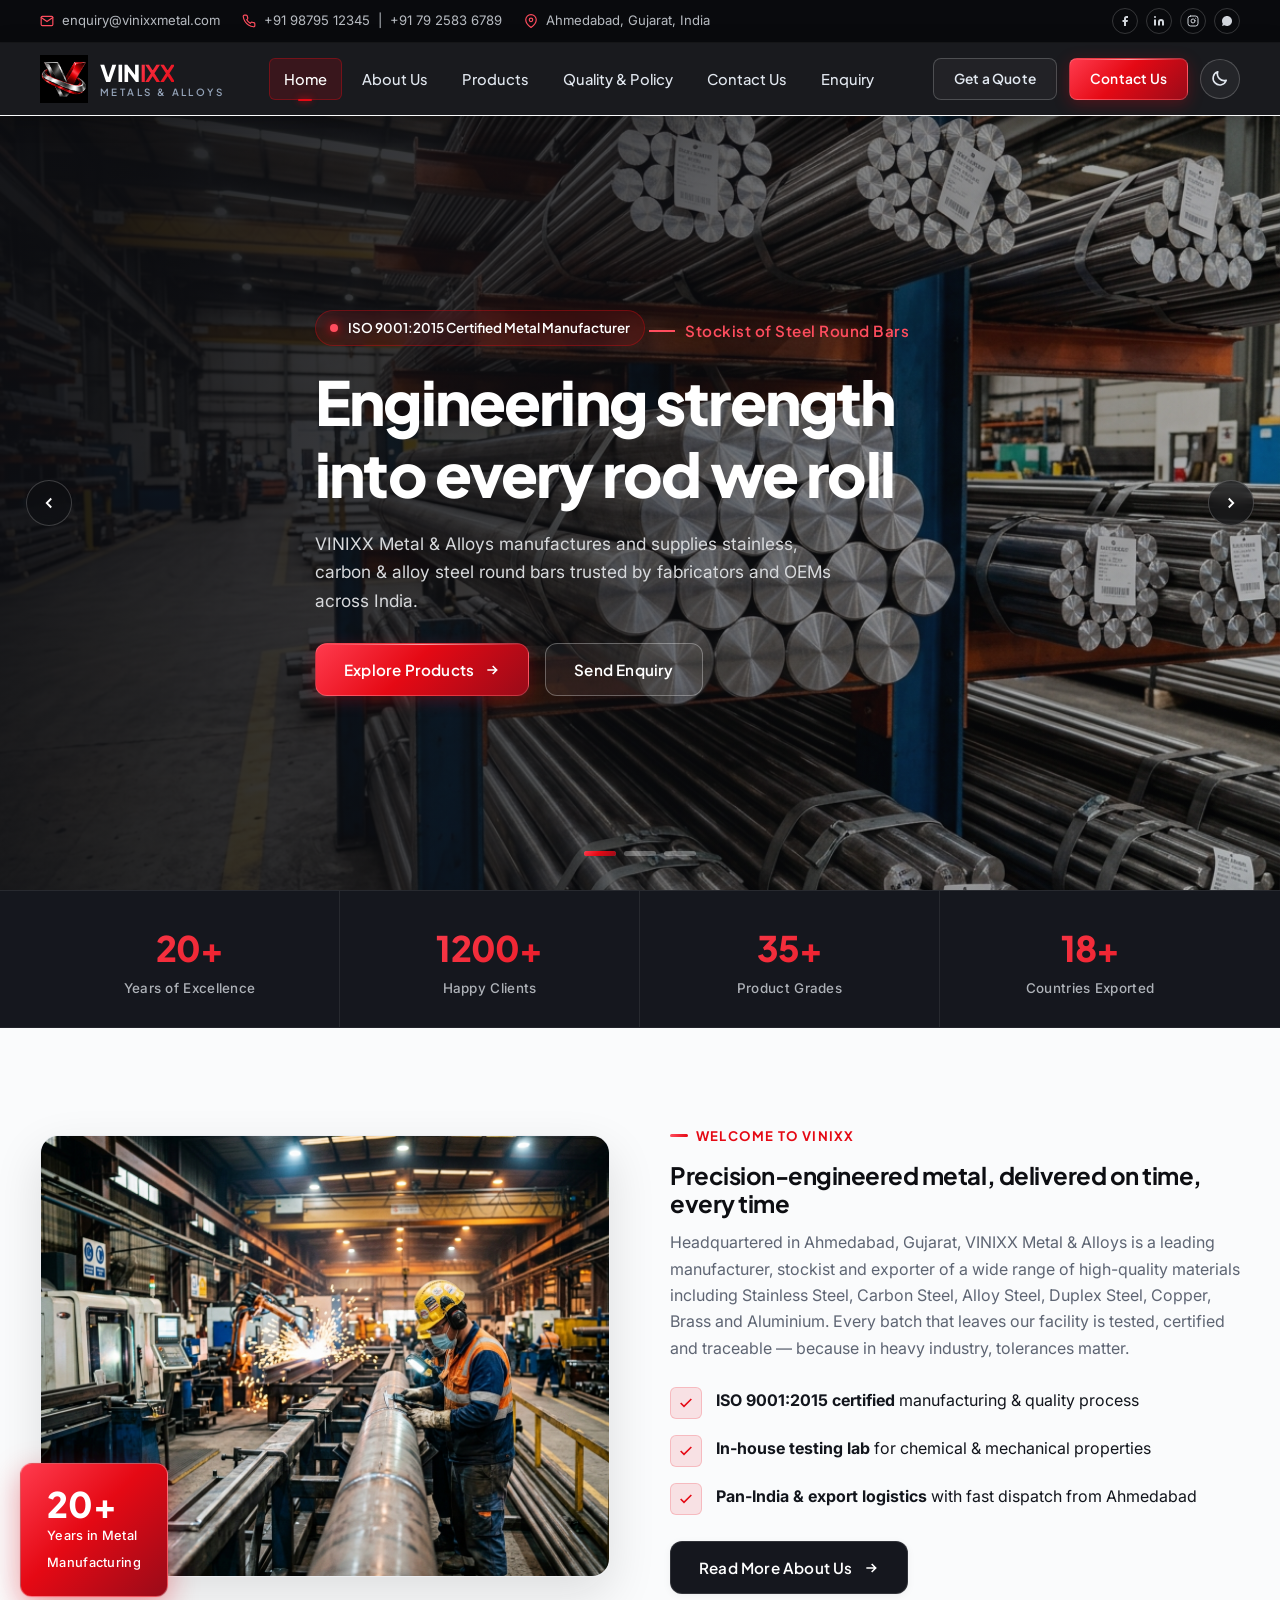
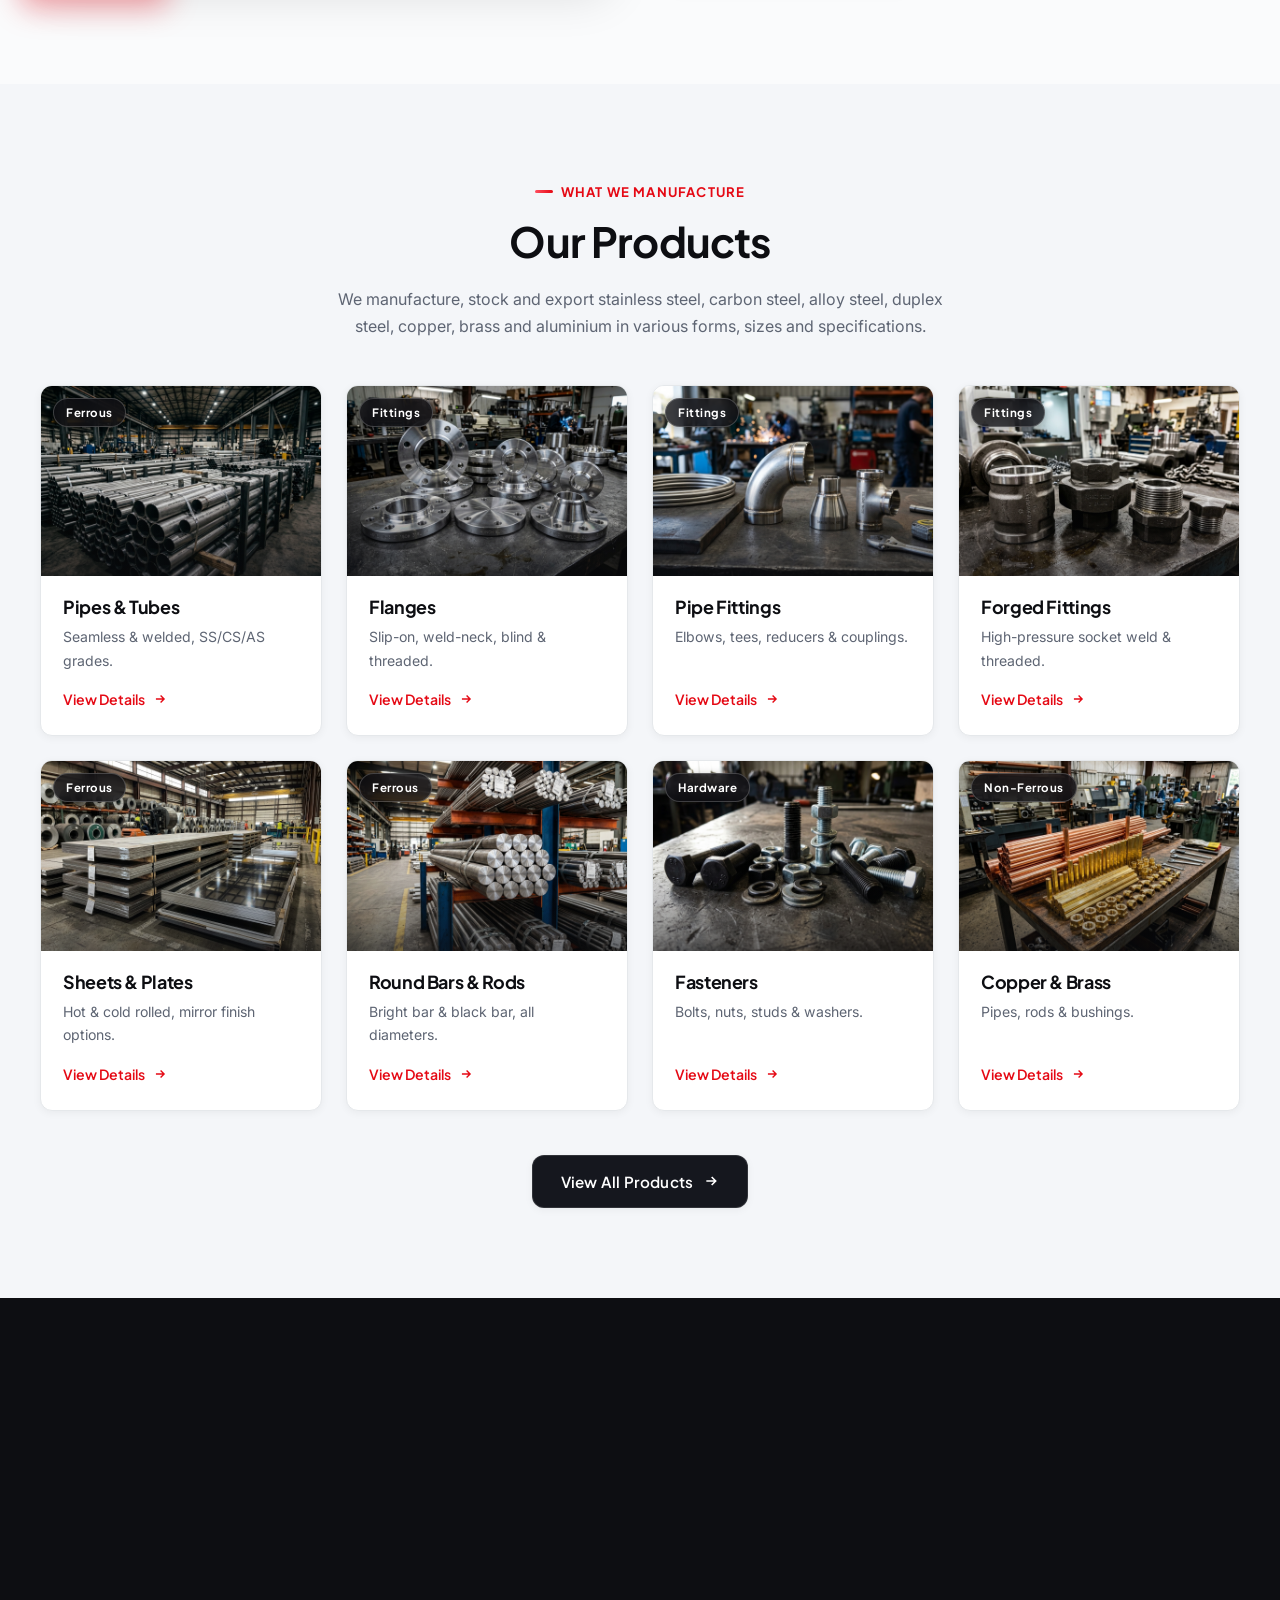
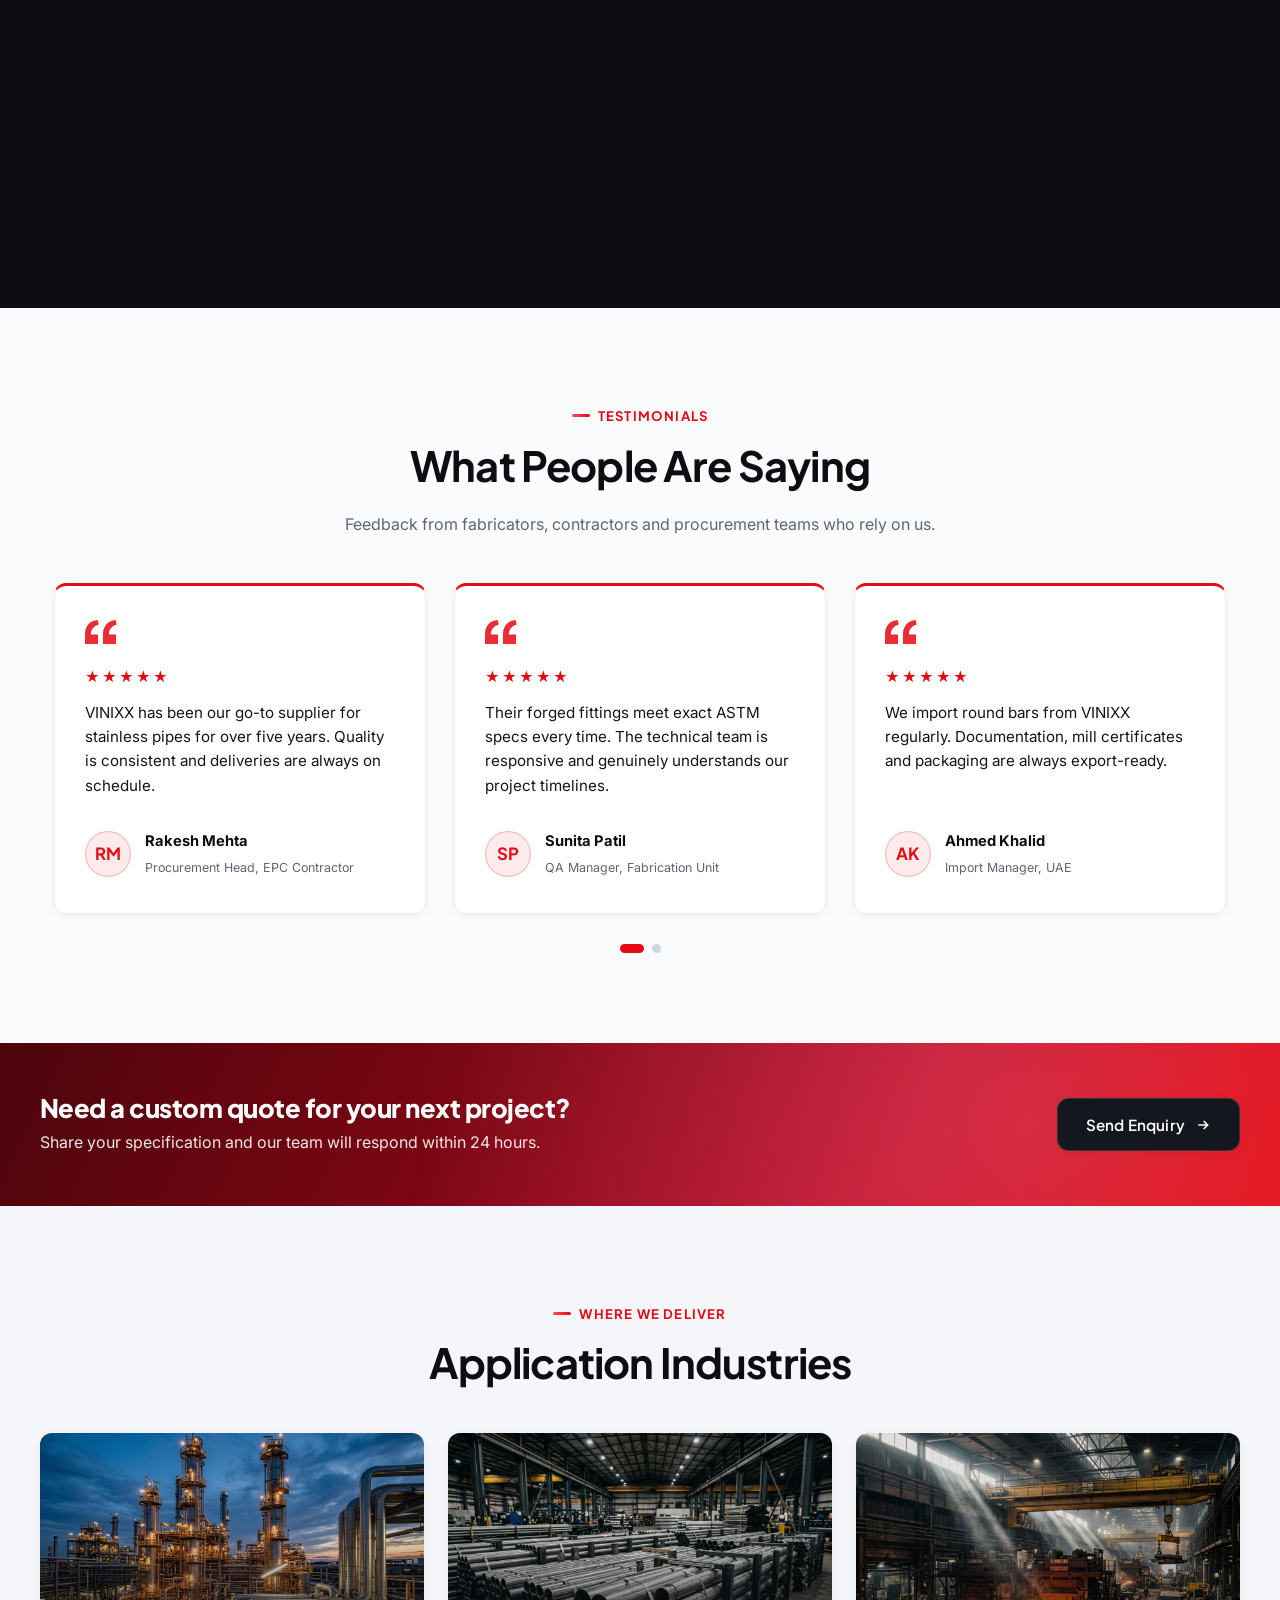
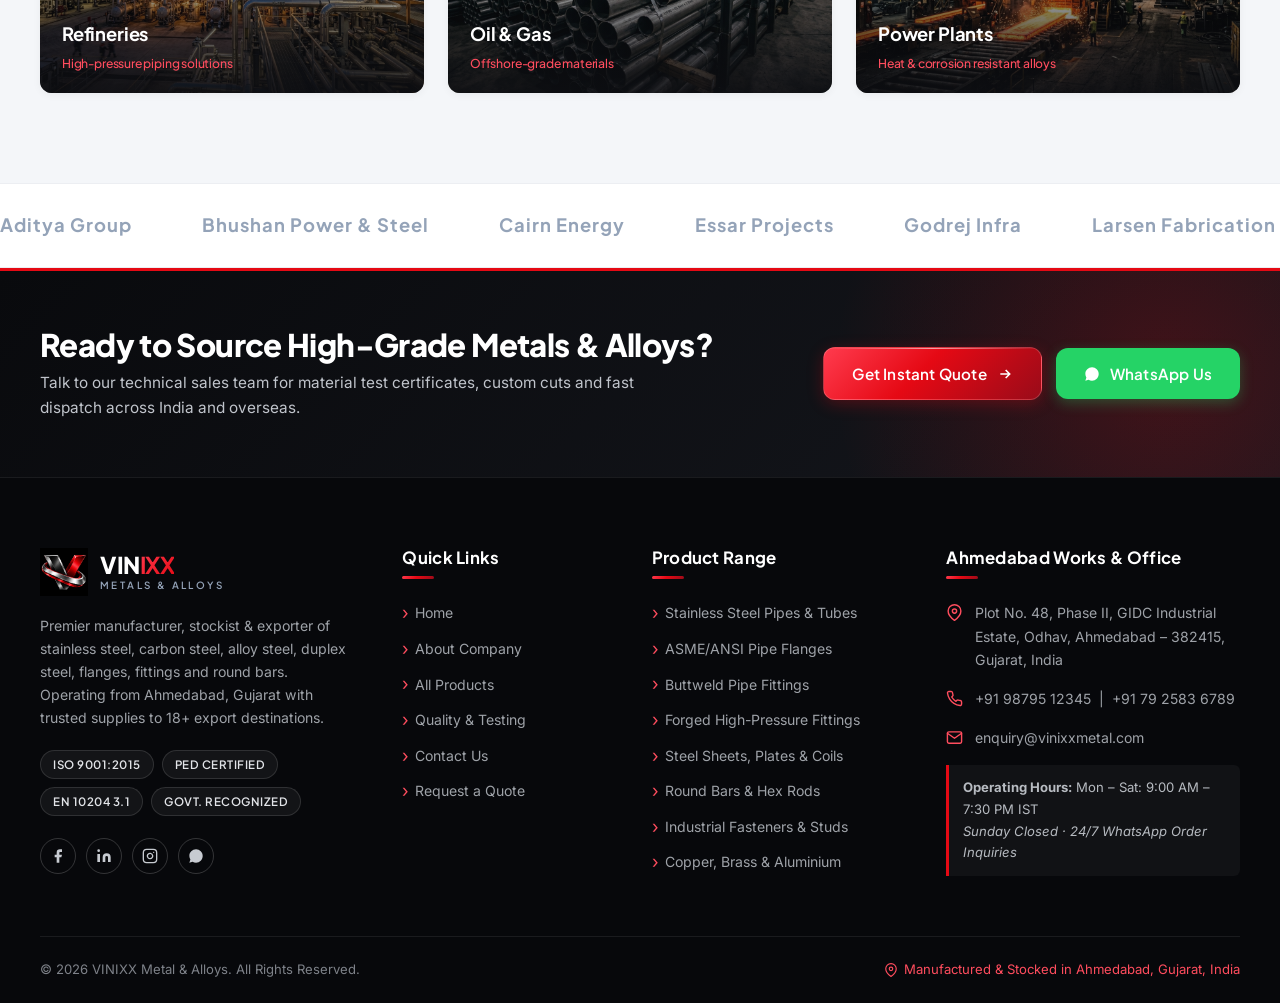
==== commit 3598f6db: "Make site fully responsive and add light/dark theme toggle" ====
--- a/index.html
+++ b/index.html
@@ -3,7 +3,9 @@
 
 <head>
   <meta charset="UTF-8">
-  <meta name="viewport" content="width=device-width, initial-scale=1.0">
+  <meta name="viewport" content="width=device-width, initial-scale=1.0, viewport-fit=cover">
+  <meta name="color-scheme" content="light dark">
+  <meta name="theme-color" content="#0D0E12">
   <title>Home | VINIXX Metal &amp; Alloys</title>
   <meta name="description"
     content="VINIXX Metal &amp; Alloys — manufacturer, stockist and exporter of stainless steel, carbon steel, alloy steel pipes, tubes, flanges, fittings and round bars.">
@@ -13,6 +15,17 @@
   <link
     href="https://fonts.googleapis.com/css2?family=Plus+Jakarta+Sans:wght@400;500;600;700;800&family=Inter:wght@400;500;600;700&display=swap"
     rel="stylesheet">
+  <script>
+    /* Apply saved / system theme before first paint (prevents a flash) */
+    (function () {
+      var t = null;
+      try { t = localStorage.getItem('vinixx-theme'); } catch (e) { }
+      if (t !== 'light' && t !== 'dark') {
+        t = (window.matchMedia && matchMedia('(prefers-color-scheme: dark)').matches) ? 'dark' : 'light';
+      }
+      document.documentElement.setAttribute('data-theme', t);
+    })();
+  </script>
   <link rel="stylesheet" href="css/style.css">
 
 </head>
@@ -22,7 +35,7 @@
   <div class="topbar">
     <div class="container">
       <div class="tb-links">
-        <a href="mailto:enquiry@vinixxmetal.com">
+        <a href="mailto:enquiry@vinixxmetal.com" aria-label="Email us">
           <svg viewBox="0 0 24 24" fill="none" stroke="currentColor" stroke-width="2" stroke-linecap="round"
             stroke-linejoin="round">
             <path d="M4 4h16c1.1 0 2 .9 2 2v12c0 1.1-.9 2-2 2H4c-1.1 0-2-.9-2-2V6c0-1.1.9-2 2-2z" />
@@ -30,7 +43,7 @@
           </svg>
           <span>enquiry@vinixxmetal.com</span>
         </a>
-        <a href="tel:+919879512345">
+        <a href="tel:+919879512345" aria-label="Call us">
           <svg viewBox="0 0 24 24" fill="none" stroke="currentColor" stroke-width="2" stroke-linecap="round"
             stroke-linejoin="round">
             <path
@@ -78,7 +91,7 @@
           <span class="tag">METALS &amp; ALLOYS</span>
         </span>
       </a>
-      <nav class="main-nav">
+      <nav class="main-nav" id="site-nav" aria-label="Main navigation">
         <ul>
           <li><a href="index.html" class="active">Home</a></li>
           <li><a href="about.html">About Us</a></li>
@@ -87,11 +100,30 @@
           <li><a href="contact.html">Contact Us</a></li>
           <li><a href="enquiry.html">Enquiry</a></li>
         </ul>
+        <div class="drawer-actions">
+          <a href="enquiry.html" class="btn block">Get a Quote</a>
+          <a href="https://wa.me/919879512345" target="_blank" rel="noopener" class="btn whatsapp-btn block">WhatsApp
+            Us</a>
+        </div>
       </nav>
       <div class="nav-cta">
         <a href="enquiry.html" class="btn ghost ghost-desktop">Get a Quote</a>
-        <a href="contact.html" class="btn">Contact Us</a>
-        <button class="burger" aria-label="Toggle menu"><span></span></button>
+        <a href="contact.html" class="btn nav-contact-btn">Contact Us</a>
+        <button class="theme-toggle" type="button" aria-label="Switch to dark mode" aria-pressed="false"
+          title="Switch theme">
+          <svg class="ic-sun" viewBox="0 0 24 24" fill="none" stroke="currentColor" stroke-width="2"
+            stroke-linecap="round" stroke-linejoin="round" aria-hidden="true">
+            <circle cx="12" cy="12" r="4.2" />
+            <path
+              d="M12 2.5v2.2M12 19.3v2.2M4.6 4.6l1.6 1.6M17.8 17.8l1.6 1.6M2.5 12h2.2M19.3 12h2.2M4.6 19.4l1.6-1.6M17.8 6.2l1.6-1.6" />
+          </svg>
+          <svg class="ic-moon" viewBox="0 0 24 24" fill="none" stroke="currentColor" stroke-width="2"
+            stroke-linecap="round" stroke-linejoin="round" aria-hidden="true">
+            <path d="M20.5 14.2A8.5 8.5 0 0 1 9.8 3.5a8.5 8.5 0 1 0 10.7 10.7z" />
+          </svg>
+        </button>
+        <button class="burger" type="button" aria-label="Open menu" aria-expanded="false"
+          aria-controls="site-nav"><span></span></button>
       </div>
     </div>
   </header>
--- a/css/style.css
+++ b/css/style.css
@@ -2,51 +2,67 @@
    VINIXX — Precision Metals & Alloys | Modern Design System
    ========================================================= */
 
-@import url('https://fonts.googleapis.com/css2?family=Plus+Jakarta+Sans:wght@400;500;600;700;800&family=Inter:wght@400;500;600;700&display=swap');
-
-:root{
+@import url("https://fonts.googleapis.com/css2?family=Plus+Jakarta+Sans:wght@400;500;600;700;800&family=Inter:wght@400;500;600;700&display=swap");
+
+:root {
   /* Multi-variant Red Palette — derived from the 3D metallic V logo */
-  --clr-red-vivid:       #E50914; /* Pure vibrant scarlet / primary brand */
-  --clr-red-scarlet:     #FF283C; /* Glowing bright scarlet for hover/active */
-  --clr-red-coral:       #FF4D5E; /* Radiant coral highlight for kickers & counters */
-  --clr-red-ruby:        #C8102E; /* Metallic ruby red */
-  --clr-red-crimson:     #990B19; /* Deep industrial crimson */
-  --clr-red-carmine:     #7A0612; /* Dark carmine / gradient shadow */
-  --clr-red-wine:        #4D050C; /* Deep metallic wine base */
+  --clr-red-vivid: #e50914; /* Pure vibrant scarlet / primary brand */
+  --clr-red-scarlet: #ff283c; /* Glowing bright scarlet for hover/active */
+  --clr-red-coral: #ff4d5e; /* Radiant coral highlight for kickers & counters */
+  --clr-red-ruby: #c8102e; /* Metallic ruby red */
+  --clr-red-crimson: #990b19; /* Deep industrial crimson */
+  --clr-red-carmine: #7a0612; /* Dark carmine / gradient shadow */
+  --clr-red-wine: #4d050c; /* Deep metallic wine base */
 
   /* Legacy aliases for seamless backwards-compatibility */
-  --clr-orange:          var(--clr-red-vivid);
-  --clr-orange-light:    var(--clr-red-coral);
-  --clr-orange-deep:     var(--clr-red-crimson);
+  --clr-orange: var(--clr-red-vivid);
+  --clr-orange-light: var(--clr-red-coral);
+  --clr-orange-deep: var(--clr-red-crimson);
 
   /* Brushed Chrome & Silver Accents */
-  --clr-silver-light:    #F8FAFC;
-  --clr-silver:          #E2E8F0;
-  --clr-silver-mid:      #CBD5E1;
-  --clr-silver-dark:     #94A3B8;
-  --clr-steel:           #64748B;
-  --clr-steel-light:     #CBD5E1;
+  --clr-silver-light: #f8fafc;
+  --clr-silver: #e2e8f0;
+  --clr-silver-mid: #cbd5e1;
+  --clr-silver-dark: #94a3b8;
+  --clr-steel: #64748b;
+  --clr-steel-light: #cbd5e1;
 
   /* Obsidian, Titanium Slate & Dark Carbon */
-  --clr-charcoal:        #0D0E12; /* Obsidian black */
-  --clr-charcoal-2:      #15171E; /* Titanium slate */
-  --clr-charcoal-3:      #1F222B; /* Raised card surface */
-  --clr-mist:            #F4F6F9;
-  --clr-paper:           #FAFBFC;
-  --clr-white:           #FFFFFF;
-  --clr-text:            #12151C;
-  --clr-text-soft:       #5E6573;
+  --clr-charcoal: #0d0e12; /* Obsidian black */
+  --clr-charcoal-2: #15171e; /* Titanium slate */
+  --clr-charcoal-3: #1f222b; /* Raised card surface */
+  --clr-mist: #f4f6f9;
+  --clr-paper: #fafbfc;
+  --clr-white: #ffffff;
+  --clr-text: #12151c;
+  --clr-text-soft: #5e6573;
 
   /* Metallic Gradients */
-  --grad-red-metallic:   linear-gradient(135deg, #FF3B4E 0%, #E50914 45%, #990B19 100%);
-  --grad-red-hover:      linear-gradient(135deg, #FF5263 0%, #FF2438 50%, #B80C1D 100%);
-  --grad-red-dark:       linear-gradient(115deg, #4D050C 0%, #7A0612 35%, #C8102E 70%, #E50914 100%);
-  --grad-chrome:         linear-gradient(135deg, #FFFFFF 0%, #E2E8F0 50%, #94A3B8 100%);
-  --grad-carbon:         linear-gradient(145deg, #181A22 0%, #0D0E12 100%);
+  --grad-red-metallic: linear-gradient(
+    135deg,
+    #ff3b4e 0%,
+    #e50914 45%,
+    #990b19 100%
+  );
+  --grad-red-hover: linear-gradient(
+    135deg,
+    #ff5263 0%,
+    #ff2438 50%,
+    #b80c1d 100%
+  );
+  --grad-red-dark: linear-gradient(
+    115deg,
+    #4d050c 0%,
+    #7a0612 35%,
+    #c8102e 70%,
+    #e50914 100%
+  );
+  --grad-chrome: linear-gradient(135deg, #ffffff 0%, #e2e8f0 50%, #94a3b8 100%);
+  --grad-carbon: linear-gradient(145deg, #181a22 0%, #0d0e12 100%);
 
   /* Modern Precision Typography */
-  --font-head: 'Plus Jakarta Sans', -apple-system, sans-serif;
-  --font-body: 'Inter', -apple-system, sans-serif;
+  --font-head: "Plus Jakarta Sans", -apple-system, sans-serif;
+  --font-body: "Inter", -apple-system, sans-serif;
 
   /* Refined Modern Geometry */
   --radius-xs: 6px;
@@ -56,946 +72,2095 @@
   --radius-pill: 9999px;
 
   /* Soft Ambient Shadows */
-  --shadow-sm: 0 2px 8px rgba(13,14,18,.05);
-  --shadow-1:  0 8px 24px rgba(13,14,18,.07);
-  --shadow-2:  0 18px 48px rgba(13,14,18,.12);
+  --shadow-sm: 0 2px 8px rgba(13, 14, 18, 0.05);
+  --shadow-1: 0 8px 24px rgba(13, 14, 18, 0.07);
+  --shadow-2: 0 18px 48px rgba(13, 14, 18, 0.12);
   --shadow-red-sm: 0 4px 16px rgba(229, 9, 20, 0.28);
-  --shadow-red-lg: 0 10px 30px rgba(229, 9, 20, 0.38), 0 0 1px rgba(255, 77, 94, 0.5);
+  --shadow-red-lg:
+    0 10px 30px rgba(229, 9, 20, 0.38), 0 0 1px rgba(255, 77, 94, 0.5);
 
   --container: 1220px;
-}
-
-*, *::before, *::after{ box-sizing: border-box; }
-html{ scroll-behavior: smooth; }
-body{
-  margin:0;
+  --gutter: clamp(16px, 4.5vw, 40px);
+
+  /* ---- Semantic theme tokens: LIGHT (default) ---- */
+  --bg: #fafbfc; /* page */
+  --bg-alt: #f4f6f9; /* alternate sections */
+  --surface: #ffffff; /* cards, forms */
+  --surface-2: #fafbfc; /* inputs */
+  --border: #e5e8eb;
+  --border-soft: #eceef2;
+  --border-input: #e2e5e9;
+  --line: #e2e8f0; /* timeline rail */
+  --dot: #cbd5e1; /* slider dots */
+  --heading: #0d0e12;
+  --clr-text: #12151c;
+  --clr-text-soft: #5e6573;
+  --accent-text: #e50914; /* red used as TEXT on page background */
+  --accent-strong: #990b19; /* darker red text on tinted chips */
+  --thumb-bg: #eceef2;
+  --section-dark: #0d0e12; /* .bg-charcoal sections */
+  --ring-bg: var(--bg);
+  --marquee-text: #94a3b8;
+  --map-filter: grayscale(0.2) contrast(1.05);
+  color-scheme: light;
+}
+
+/* ---- DARK theme ---- */
+:root[data-theme="dark"] {
+  --bg: #0e1015;
+  --bg-alt: #131620;
+  --surface: #1a1d27;
+  --surface-2: #12141b;
+  --border: rgba(255, 255, 255, 0.1);
+  --border-soft: rgba(255, 255, 255, 0.07);
+  --border-input: rgba(255, 255, 255, 0.16);
+  --line: #2c313e;
+  --dot: #3a4152;
+  --heading: #f4f6f9;
+  --clr-text: #e4e7ec;
+  --clr-text-soft: #a5adbb;
+  --accent-text: #ff5a69;
+  --accent-strong: #ff9aa3;
+  --thumb-bg: #232836;
+  --section-dark: #08090c;
+  --marquee-text: #6e7789;
+  --map-filter: invert(0.92) hue-rotate(180deg) grayscale(0.35) contrast(0.95);
+  --shadow-sm: 0 2px 10px rgba(0, 0, 0, 0.35);
+  --shadow-1: 0 8px 26px rgba(0, 0, 0, 0.42);
+  --shadow-2: 0 18px 48px rgba(0, 0, 0, 0.55);
+  color-scheme: dark;
+}
+
+*,
+*::before,
+*::after {
+  box-sizing: border-box;
+}
+html {
+  scroll-behavior: smooth;
+  -webkit-text-size-adjust: 100%;
+  text-size-adjust: 100%;
+}
+body {
+  margin: 0;
   font-family: var(--font-body);
   color: var(--clr-text);
-  background: var(--clr-paper);
+  background: var(--bg);
   line-height: 1.65;
   -webkit-font-smoothing: antialiased;
-}
-img{ max-width:100%; display:block; }
-a{ color:inherit; text-decoration:none; }
-ul{ margin:0; padding:0; list-style:none; }
-h1,h2,h3,h4{
+  overflow-x: hidden; /* safety net: never allow sideways scrolling */
+}
+@supports (overflow: clip) {
+  body {
+    overflow-x: clip;
+  }
+} /* clip keeps position:sticky working */
+img,
+svg,
+video,
+iframe {
+  max-width: 100%;
+}
+img {
+  display: block;
+}
+body.nav-open {
+  overflow: hidden;
+}
+a {
+  color: inherit;
+  text-decoration: none;
+}
+ul {
+  margin: 0;
+  padding: 0;
+  list-style: none;
+}
+h1,
+h2,
+h3,
+h4 {
   font-family: var(--font-head);
   font-weight: 700;
-  color: var(--clr-charcoal);
+  color: var(--heading);
   line-height: 1.18;
-  margin: 0 0 .5em;
+  overflow-wrap: break-word;
+  margin: 0 0 0.5em;
   letter-spacing: -0.02em;
 }
-p{ margin: 0 0 1em; color: var(--clr-text-soft); }
-.container{ width: 92%; max-width: var(--container); margin: 0 auto; }
-section{ position: relative; }
-
-::selection{ background: var(--clr-red-vivid); color:#fff; }
+p {
+  margin: 0 0 1em;
+  color: var(--clr-text-soft);
+}
+.container {
+  width: min(calc(100% - (var(--gutter) * 2)), var(--container));
+  margin: 0 auto;
+}
+section {
+  position: relative;
+}
+
+::selection {
+  background: var(--clr-red-vivid);
+  color: #fff;
+}
 
 /* focus visibility */
-a:focus-visible, button:focus-visible, input:focus-visible, textarea:focus-visible, select:focus-visible{
+a:focus-visible,
+button:focus-visible,
+input:focus-visible,
+textarea:focus-visible,
+select:focus-visible {
   outline: 3px solid var(--clr-red-coral);
   outline-offset: 2px;
 }
 
-@media (prefers-reduced-motion: reduce){
-  *{ animation-duration: .001ms !important; animation-iteration-count: 1 !important; transition-duration: .001ms !important; scroll-behavior:auto !important; }
+@media (prefers-reduced-motion: reduce) {
+  * {
+    animation-duration: 0.001ms !important;
+    animation-iteration-count: 1 !important;
+    transition-duration: 0.001ms !important;
+    scroll-behavior: auto !important;
+  }
 }
 
 /* ---------- Utility ---------- */
-.eyebrow{
-  display:inline-flex; align-items:center; gap:8px;
+.eyebrow {
+  display: inline-flex;
+  align-items: center;
+  gap: 8px;
   font-family: var(--font-head);
-  font-size: .82rem;
+  font-size: 0.82rem;
   font-weight: 700;
   text-transform: uppercase;
-  color: var(--clr-red-vivid);
+  color: var(--accent-text);
   margin-bottom: 14px;
   letter-spacing: 1.2px;
 }
-.eyebrow::before{
-  content:"";
-  width: 18px; height: 3px;
+.eyebrow::before {
+  content: "";
+  width: 18px;
+  height: 3px;
   border-radius: var(--radius-pill);
-  background: linear-gradient(90deg, var(--clr-red-coral), var(--clr-red-vivid));
-  display:inline-block;
-}
-.section-head{ max-width: 640px; margin-bottom: 46px; }
-.section-head.center{ margin-left:auto; margin-right:auto; text-align:center; }
-.section-head h2{ font-size: clamp(1.8rem, 3.2vw, 2.6rem); }
-.section-pad{ padding: 90px 0; }
-.bg-charcoal{ background: var(--clr-charcoal); color: var(--clr-steel-light); }
-.bg-charcoal p{ color: #A9ADB3; }
-.bg-charcoal h2, .bg-charcoal h3{ color:#fff; }
-.bg-mist{ background: var(--clr-mist); }
+  background: linear-gradient(
+    90deg,
+    var(--clr-red-coral),
+    var(--clr-red-vivid)
+  );
+  display: inline-block;
+}
+.section-head {
+  max-width: 640px;
+  margin-bottom: 46px;
+}
+.section-head.center {
+  margin-left: auto;
+  margin-right: auto;
+  text-align: center;
+}
+.section-head h2 {
+  font-size: clamp(1.8rem, 3.2vw, 2.6rem);
+}
+.section-pad {
+  padding: 90px 0;
+}
+.bg-charcoal {
+  background: var(--section-dark);
+  color: var(--clr-steel-light);
+}
+.bg-charcoal p {
+  color: #a9adb3;
+}
+.bg-charcoal h2,
+.bg-charcoal h3 {
+  color: #fff;
+}
+.bg-mist {
+  background: var(--bg-alt);
+  --ring-bg: var(--bg-alt);
+}
 
 /* ---------- Modern Buttons ---------- */
-.btn{
-  display:inline-flex; align-items:center; gap:10px;
+.btn {
+  display: inline-flex;
+  align-items: center;
+  gap: 10px;
   font-family: var(--font-head);
-  font-size: .95rem; font-weight: 600; letter-spacing: .2px;
+  font-size: 0.95rem;
+  font-weight: 600;
+  letter-spacing: 0.2px;
   padding: 13px 28px;
   background: var(--grad-red-metallic);
-  color:#fff;
-  border: 1px solid rgba(255,255,255,0.18);
-  cursor:pointer;
+  color: #fff;
+  border: 1px solid rgba(255, 255, 255, 0.18);
+  cursor: pointer;
   border-radius: var(--radius-md);
-  transition: transform .25s ease, background .25s ease, box-shadow .25s ease, filter .25s ease;
+  transition:
+    transform 0.25s ease,
+    background 0.25s ease,
+    box-shadow 0.25s ease,
+    filter 0.25s ease;
   box-shadow: var(--shadow-red-sm);
   position: relative;
   overflow: hidden;
 }
-.btn::before{
+.btn::before {
   content: "";
-  position: absolute; top: 0; left: 0; right: 0; height: 1px;
-  background: linear-gradient(90deg, transparent, rgba(255,255,255,.6), transparent);
+  position: absolute;
+  top: 0;
+  left: 0;
+  right: 0;
+  height: 1px;
+  background: linear-gradient(
+    90deg,
+    transparent,
+    rgba(255, 255, 255, 0.6),
+    transparent
+  );
   pointer-events: none;
 }
-.btn:hover{
+.btn:hover {
   background: var(--grad-red-hover);
   transform: translateY(-2px);
   box-shadow: var(--shadow-red-lg);
   filter: brightness(1.04);
 }
-.btn svg{ width:16px; height:16px; transition: transform .25s ease; flex-shrink: 0; }
-.btn:hover svg{ transform: translateX(3px); }
-.btn.ghost{
-  background: rgba(255,255,255,0.06);
-  color:#fff;
-  border: 1.5px solid rgba(255,255,255,.3);
+.btn svg {
+  width: 16px;
+  height: 16px;
+  transition: transform 0.25s ease;
+  flex-shrink: 0;
+}
+.btn:hover svg {
+  transform: translateX(3px);
+}
+.btn.ghost {
+  background: rgba(255, 255, 255, 0.06);
+  color: #fff;
+  border: 1.5px solid rgba(255, 255, 255, 0.3);
   box-shadow: none;
 }
-.btn.ghost::before{ display: none; }
-.btn.ghost:hover{ background: rgba(255,255,255,.16); border-color:#fff; box-shadow: 0 4px 16px rgba(255,255,255,.1); }
-.btn.dark{ background: var(--clr-charcoal-2); border-color: rgba(255,255,255,0.12); box-shadow: var(--shadow-sm); }
-.btn.dark::before{ display: none; }
-.btn.dark:hover{ background: #000; box-shadow: var(--shadow-1); border-color: var(--clr-red-vivid); }
-.btn.block{ width:100%; justify-content:center; }
+.btn.ghost::before {
+  display: none;
+}
+.btn.ghost:hover {
+  background: rgba(255, 255, 255, 0.16);
+  border-color: #fff;
+  box-shadow: 0 4px 16px rgba(255, 255, 255, 0.1);
+}
+.btn.dark {
+  background: var(--clr-charcoal-2);
+  border-color: rgba(255, 255, 255, 0.12);
+  box-shadow: var(--shadow-sm);
+}
+.btn.dark::before {
+  display: none;
+}
+.btn.dark:hover {
+  background: #000;
+  box-shadow: var(--shadow-1);
+  border-color: var(--clr-red-vivid);
+}
+.btn.block {
+  width: 100%;
+  justify-content: center;
+}
 
 /* ---------- Top info bar ---------- */
-.topbar{
-  background: #090A0D;
-  color: #B7BBC1;
-  font-size: .82rem;
+.topbar {
+  background: #090a0d;
+  color: #b7bbc1;
+  font-size: 0.82rem;
   border-bottom: 1px solid rgba(255, 255, 255, 0.06);
 }
-.topbar .container{ display:flex; justify-content:space-between; align-items:center; padding: 8px 0; flex-wrap:wrap; gap:8px; }
-.topbar a{ color:#B7BBC1; transition: color .2s; }
-.topbar a:hover{ color: var(--clr-red-coral); }
-.topbar .tb-links{ display:flex; gap:22px; flex-wrap:wrap; align-items:center; }
-.topbar .tb-links span, .topbar .tb-links a{ display:inline-flex; align-items:center; gap:8px; }
-.topbar .tb-links svg{ width:14px; height:14px; color: var(--clr-red-coral); flex-shrink:0; }
-.topbar .tb-social{ display:flex; gap:8px; align-items:center; }
-.topbar .tb-social a{
-  width:26px; height:26px; border-radius:50%;
-  border:1px solid rgba(255,255,255,.18);
-  display:inline-flex; align-items:center; justify-content:center;
-  color: #D2D6DC;
-  transition: all .2s ease;
-}
-.topbar .tb-social a svg{ width:12px; height:12px; }
-.topbar .tb-social a:hover{
+.topbar .container {
+  display: flex;
+  justify-content: space-between;
+  align-items: center;
+  padding: 8px 0;
+  flex-wrap: wrap;
+  gap: 8px;
+}
+.topbar a {
+  color: #b7bbc1;
+  transition: color 0.2s;
+}
+.topbar a:hover {
+  color: var(--clr-red-coral);
+}
+.topbar .tb-links {
+  display: flex;
+  gap: 22px;
+  flex-wrap: wrap;
+  align-items: center;
+}
+.topbar .tb-links span,
+.topbar .tb-links a {
+  display: inline-flex;
+  align-items: center;
+  gap: 8px;
+}
+.topbar .tb-links svg {
+  width: 14px;
+  height: 14px;
+  color: var(--clr-red-coral);
+  flex-shrink: 0;
+}
+.topbar .tb-social {
+  display: flex;
+  gap: 8px;
+  align-items: center;
+}
+.topbar .tb-social a {
+  width: 26px;
+  height: 26px;
+  border-radius: 50%;
+  border: 1px solid rgba(255, 255, 255, 0.18);
+  display: inline-flex;
+  align-items: center;
+  justify-content: center;
+  color: #d2d6dc;
+  transition: all 0.2s ease;
+}
+.topbar .tb-social a svg {
+  width: 12px;
+  height: 12px;
+}
+.topbar .tb-social a:hover {
   border-color: var(--clr-red-vivid);
   background: var(--clr-red-vivid);
-  color:#fff;
+  color: #fff;
   transform: translateY(-2px);
-  box-shadow: 0 0 10px rgba(229,9,20,.6);
+  box-shadow: 0 0 10px rgba(229, 9, 20, 0.6);
 }
 
 /* ---------- Header / nav (Dark Titanium Bar) ---------- */
-.site-header{
+.site-header {
+  background: transparent;
+  position: sticky;
+  top: 0;
+  z-index: 200;
+  box-shadow: 0 4px 20px rgba(0, 0, 0, 0.25);
+  border-bottom: 1px solid rgba(255, 255, 255, 0.08);
+}
+/* NOTE: backdrop-filter on the header itself would make it the containing block for the
+   position:fixed mobile drawer (drawer would overflow sideways). The blur lives here instead. */
+.site-header::before {
+  content: "";
+  position: absolute;
+  inset: 0;
+  z-index: -1;
   background: rgba(13, 14, 18, 0.95);
   backdrop-filter: blur(14px);
   -webkit-backdrop-filter: blur(14px);
-  position: sticky; top:0; z-index: 200;
-  box-shadow: 0 4px 20px rgba(0,0,0,.25);
-  border-bottom: 1px solid rgba(255, 255, 255, 0.08);
-}
-.nav-wrap{ display:flex; align-items:center; justify-content:space-between; padding: 12px 0; gap: 16px; }
-.brand{ display:flex; align-items:center; gap:12px; flex-shrink: 0; }
-.brand img{ height: 48px; width:auto; object-fit: contain; }
-.brand-text{ font-family: var(--font-head); line-height:1.05; }
-.brand-text .name{ font-size: 1.45rem; font-weight:800; color: #FFFFFF; letter-spacing: -0.02em; }
-.brand-text .name b{
+}
+.nav-wrap {
+  display: flex;
+  align-items: center;
+  justify-content: space-between;
+  padding: 12px 0;
+  gap: 16px;
+}
+.brand {
+  display: flex;
+  align-items: center;
+  gap: 12px;
+  flex-shrink: 0;
+}
+.brand img {
+  height: 48px;
+  width: auto;
+  object-fit: contain;
+}
+.brand-text {
+  font-family: var(--font-head);
+  line-height: 1.05;
+}
+.brand-text .name {
+  font-size: 1.45rem;
+  font-weight: 800;
+  color: #ffffff;
+  letter-spacing: -0.02em;
+}
+.brand-text .name b {
   color: var(--clr-red-vivid);
-  background: linear-gradient(135deg, #FF3B4E 0%, #E50914 100%);
+  background: linear-gradient(135deg, #ff3b4e 0%, #e50914 100%);
   -webkit-background-clip: text;
   -webkit-text-fill-color: transparent;
 }
-.brand-text .tag{ font-size: .62rem; letter-spacing: 2.4px; color: #94A3B8; font-weight: 600; display:block; margin-top:2px; }
-
-.main-nav ul{ display:flex; gap: 6px; align-items:center; list-style: none; margin: 0; padding: 0; }
-.main-nav li{ list-style: none; margin: 0; padding: 0; }
-.main-nav a{
-  display:block;
+.brand-text .tag {
+  font-size: 0.62rem;
+  letter-spacing: 2.4px;
+  color: #94a3b8;
+  font-weight: 600;
+  display: block;
+  margin-top: 2px;
+}
+
+.main-nav ul {
+  display: flex;
+  gap: 6px;
+  align-items: center;
+  list-style: none;
+  margin: 0;
+  padding: 0;
+}
+.main-nav li {
+  list-style: none;
+  margin: 0;
+  padding: 0;
+}
+.main-nav a {
+  display: block;
   font-family: var(--font-head);
-  font-size: .92rem;
+  font-size: 0.92rem;
   font-weight: 500;
   padding: 8px 14px;
-  color: #E2E8F0;
-  position:relative;
+  color: #e2e8f0;
+  position: relative;
   border-radius: var(--radius-xs);
-  transition: all .2s ease;
+  transition: all 0.2s ease;
   white-space: nowrap;
 }
-.main-nav a:hover{
+.main-nav a:hover {
   color: #fff;
   background: rgba(255, 255, 255, 0.08);
 }
-.main-nav a.active{
+.main-nav a.active {
   color: #fff;
   background: rgba(229, 9, 20, 0.16);
   border: 1px solid rgba(229, 9, 20, 0.35);
 }
-.main-nav a.active::after{
+.main-nav a.active::after {
   content: "";
-  position: absolute; bottom: -2px; left: 50%; transform: translateX(-50%);
-  width: 14px; height: 2px;
+  position: absolute;
+  bottom: -2px;
+  left: 50%;
+  transform: translateX(-50%);
+  width: 14px;
+  height: 2px;
   background: var(--clr-red-vivid);
   border-radius: 2px;
   box-shadow: 0 0 6px var(--clr-red-vivid);
 }
 
-.nav-cta{ display:flex; align-items:center; gap: 12px; flex-shrink: 0; }
-.nav-cta .btn{ padding: 9px 20px; font-size: .86rem; border-radius: var(--radius-sm); }
-.nav-cta .btn.ghost{
-  color: #E2E8F0;
-  border-color: rgba(255,255,255,.2);
-  background: rgba(255,255,255,0.04);
-}
-.nav-cta .btn.ghost:hover{
+.nav-cta {
+  display: flex;
+  align-items: center;
+  gap: 12px;
+  flex-shrink: 0;
+}
+.nav-cta .btn {
+  padding: 9px 20px;
+  font-size: 0.86rem;
+  border-radius: var(--radius-sm);
+}
+.nav-cta .btn.ghost {
+  color: #e2e8f0;
+  border-color: rgba(255, 255, 255, 0.2);
+  background: rgba(255, 255, 255, 0.04);
+}
+.nav-cta .btn.ghost:hover {
   background: var(--grad-red-metallic);
   border-color: var(--clr-red-vivid);
   color: #fff;
   box-shadow: var(--shadow-red-sm);
 }
 
-.burger{
-  display:none;
-  width: 40px; height: 40px;
-  border: 1px solid rgba(255,255,255,.2);
-  background: rgba(255,255,255,.05);
-  cursor:pointer;
-  position:relative;
+.burger {
+  display: none;
+  width: 40px;
+  height: 40px;
+  border: 1px solid rgba(255, 255, 255, 0.2);
+  background: rgba(255, 255, 255, 0.05);
+  cursor: pointer;
+  position: relative;
   z-index: 260;
   border-radius: var(--radius-sm);
   flex-shrink: 0;
 }
-.burger span, .burger span::before, .burger span::after{
-  content:""; position:absolute; left:9px; right:9px; height:2px; background: #fff; transition: all .25s ease; border-radius: 2px;
-}
-.burger span{ top:50%; transform: translateY(-50%); }
-.burger span::before{ top:-7px; }
-.burger span::after{ top:7px; }
-.burger.open span{ background: transparent; }
-.burger.open span::before{ top:0; transform: rotate(45deg); }
-.burger.open span::after{ top:0; transform: rotate(-45deg); }
+.burger span,
+.burger span::before,
+.burger span::after {
+  content: "";
+  position: absolute;
+  left: 9px;
+  right: 9px;
+  height: 2px;
+  background: #fff;
+  transition: all 0.25s ease;
+  border-radius: 2px;
+}
+.burger span {
+  top: 50%;
+  transform: translateY(-50%);
+}
+.burger span::before,
+.burger span::after {
+  left: 0;
+  right: 0;
+}
+.burger span::before {
+  top: -7px;
+}
+.burger span::after {
+  top: 7px;
+}
+.burger.open span {
+  background: transparent;
+}
+.burger.open span::before {
+  top: 0;
+  transform: rotate(45deg);
+}
+.burger.open span::after {
+  top: 0;
+  transform: rotate(-45deg);
+}
 
 /* ---------- Hero slider ---------- */
-.hero{
-  position:relative;
-  height: 86vh; min-height: 560px;
-  overflow:hidden;
+.hero {
+  position: relative;
+  height: 86vh;
+  min-height: 560px;
+  overflow: hidden;
   background: var(--clr-charcoal);
 }
-.hero-slide{
-  position:absolute; inset:0;
-  opacity:0; visibility:hidden;
+.hero-slide {
+  position: absolute;
+  inset: 0;
+  opacity: 0;
+  visibility: hidden;
   transition: opacity 1.1s ease;
-  display:flex; align-items:center;
-}
-.hero-slide.active{ opacity:1; visibility:visible; z-index:2; }
-.hero-slide .slide-bg{
-  position:absolute; inset:0;
-  background-size: cover; background-position:center;
+  display: flex;
+  align-items: center;
+}
+.hero-slide.active {
+  opacity: 1;
+  visibility: visible;
+  z-index: 2;
+}
+.hero-slide .slide-bg {
+  position: absolute;
+  inset: 0;
+  background-size: cover;
+  background-position: center;
   transform: scale(1.08);
   transition: transform 7s linear;
 }
-.hero-slide.active .slide-bg{ transform: scale(1); }
-.hero-slide .slide-bg::after{
-  content:"";
-  position:absolute; inset:0;
-  background: linear-gradient(100deg, rgba(13,14,18,.95) 0%, rgba(13,14,18,.78) 40%, rgba(13,14,18,.42) 70%, rgba(13,14,18,.25) 100%);
-}
-.hero-content{
-  position:relative; z-index:3;
-  color:#fff;
+.hero-slide.active .slide-bg {
+  transform: scale(1);
+}
+.hero-slide .slide-bg::after {
+  content: "";
+  position: absolute;
+  inset: 0;
+  background: linear-gradient(
+    100deg,
+    rgba(13, 14, 18, 0.95) 0%,
+    rgba(13, 14, 18, 0.78) 40%,
+    rgba(13, 14, 18, 0.42) 70%,
+    rgba(13, 14, 18, 0.25) 100%
+  );
+}
+.hero-content {
+  position: relative;
+  z-index: 3;
+  color: #fff;
   max-width: 650px;
 }
 
 /* Modern Hero Badge */
-.hero-badge{
-  display:inline-flex; align-items:center; gap:10px;
+.hero-badge {
+  display: inline-flex;
+  align-items: center;
+  gap: 10px;
   background: rgba(229, 9, 20, 0.12);
   border: 1px solid rgba(229, 9, 20, 0.35);
   padding: 6px 14px;
   border-radius: var(--radius-pill);
   font-family: var(--font-head);
-  font-size: .84rem;
+  font-size: 0.84rem;
   font-weight: 600;
   color: #fff;
   margin-bottom: 20px;
   backdrop-filter: blur(8px);
 }
-.pulse-dot{
-  width: 8px; height: 8px;
+.pulse-dot {
+  width: 8px;
+  height: 8px;
   border-radius: 50%;
   background: var(--clr-red-coral);
   box-shadow: 0 0 10px var(--clr-red-vivid);
   animation: pulse 2s infinite;
 }
-@keyframes pulse{
-  0%{ transform: scale(0.95); box-shadow: 0 0 0 0 rgba(229,9,20,0.7); }
-  70%{ transform: scale(1); box-shadow: 0 0 0 8px rgba(229,9,20,0); }
-  100%{ transform: scale(0.95); box-shadow: 0 0 0 0 rgba(229,9,20,0); }
-}
-
-.hero-kicker{
-  display:inline-flex; align-items:center; gap:10px;
+@keyframes pulse {
+  0% {
+    transform: scale(0.95);
+    box-shadow: 0 0 0 0 rgba(229, 9, 20, 0.7);
+  }
+  70% {
+    transform: scale(1);
+    box-shadow: 0 0 0 8px rgba(229, 9, 20, 0);
+  }
+  100% {
+    transform: scale(0.95);
+    box-shadow: 0 0 0 0 rgba(229, 9, 20, 0);
+  }
+}
+
+.hero-kicker {
+  display: inline-flex;
+  align-items: center;
+  gap: 10px;
   font-family: var(--font-head);
   color: var(--clr-red-coral);
-  font-size: .95rem; font-weight:600; letter-spacing:.5px;
+  font-size: 0.95rem;
+  font-weight: 600;
+  letter-spacing: 0.5px;
   margin-bottom: 14px;
-  opacity:0; transform: translateY(14px);
-}
-.hero-kicker::before{
-  content:""; width:26px; height:2px;
+  opacity: 0;
+  transform: translateY(14px);
+}
+.hero-kicker::before {
+  content: "";
+  width: 26px;
+  height: 2px;
   background: var(--clr-red-coral);
 }
-.hero-content h1{
-  color:#fff;
+.hero-content h1 {
+  color: #fff;
   font-size: clamp(2.2rem, 5.2vw, 3.8rem);
   font-weight: 800;
   letter-spacing: -0.03em;
   margin-bottom: 20px;
-  opacity:0; transform: translateY(20px);
-}
-.hero-content p{
-  color: #D7D9DC;
+  opacity: 0;
+  transform: translateY(20px);
+}
+.hero-content p {
+  color: #d7d9dc;
   font-size: 1.08rem;
   max-width: 520px;
-  opacity:0; transform: translateY(20px);
-}
-.hero-btns{ display:flex; gap:16px; margin-top: 28px; flex-wrap:wrap; opacity:0; transform: translateY(20px); }
+  opacity: 0;
+  transform: translateY(20px);
+}
+.hero-btns {
+  display: flex;
+  gap: 16px;
+  margin-top: 28px;
+  flex-wrap: wrap;
+  opacity: 0;
+  transform: translateY(20px);
+}
 .hero-slide.active .hero-kicker,
 .hero-slide.active .hero-content h1,
 .hero-slide.active .hero-content p,
-.hero-slide.active .hero-btns{
-  opacity:1; transform: translateY(0);
-  transition: opacity .8s ease, transform .8s ease;
-}
-.hero-slide.active .hero-kicker{ transition-delay: .2s; }
-.hero-slide.active .hero-content h1{ transition-delay: .35s; }
-.hero-slide.active .hero-content p{ transition-delay: .5s; }
-.hero-slide.active .hero-btns{ transition-delay: .65s; }
-
-.hero-nav{
-  position:absolute; z-index:5; bottom: 34px; left:0; right:0;
-  display:flex; align-items:center; justify-content:center; gap: 26px;
-}
-.hero-dots{ display:flex; gap:8px; }
-.hero-dots button{
-  width: 32px; height:5px; background: rgba(255,255,255,.3);
-  border:none; cursor:pointer; padding:0; position:relative; overflow:hidden;
+.hero-slide.active .hero-btns {
+  opacity: 1;
+  transform: translateY(0);
+  transition:
+    opacity 0.8s ease,
+    transform 0.8s ease;
+}
+.hero-slide.active .hero-kicker {
+  transition-delay: 0.2s;
+}
+.hero-slide.active .hero-content h1 {
+  transition-delay: 0.35s;
+}
+.hero-slide.active .hero-content p {
+  transition-delay: 0.5s;
+}
+.hero-slide.active .hero-btns {
+  transition-delay: 0.65s;
+}
+
+.hero-nav {
+  position: absolute;
+  z-index: 5;
+  bottom: 34px;
+  left: 0;
+  right: 0;
+  display: flex;
+  align-items: center;
+  justify-content: center;
+  gap: 26px;
+}
+.hero-dots {
+  display: flex;
+  gap: 8px;
+}
+.hero-dots button {
+  width: 32px;
+  height: 5px;
+  background: rgba(255, 255, 255, 0.3);
+  border: none;
+  cursor: pointer;
+  padding: 0;
+  position: relative;
+  overflow: hidden;
   border-radius: var(--radius-pill);
 }
-.hero-dots button.active{ background: rgba(255,255,255,.3); }
-.hero-dots button.active::after{
-  content:""; position:absolute; inset:0; background: var(--grad-red-metallic);
+.hero-dots button.active {
+  background: rgba(255, 255, 255, 0.3);
+}
+.hero-dots button.active::after {
+  content: "";
+  position: absolute;
+  inset: 0;
+  background: var(--grad-red-metallic);
   animation: dotfill 6s linear forwards;
 }
-@keyframes dotfill{ from{ width:0; } to{ width:100%; } }
-.hero-arrows{ position:absolute; z-index:5; top:50%; left:0; right:0; display:flex; justify-content:space-between; transform: translateY(-50%); padding: 0 26px; }
-.hero-arrows button{
-  width: 46px; height:46px;
-  background: rgba(13,14,18,.6);
+@keyframes dotfill {
+  from {
+    width: 0;
+  }
+  to {
+    width: 100%;
+  }
+}
+.hero-arrows {
+  position: absolute;
+  z-index: 5;
+  top: 50%;
+  left: 0;
+  right: 0;
+  display: flex;
+  justify-content: space-between;
+  transform: translateY(-50%);
+  padding: 0 26px;
+}
+.hero-arrows button {
+  width: 46px;
+  height: 46px;
+  background: rgba(13, 14, 18, 0.6);
   backdrop-filter: blur(8px);
-  border: 1px solid rgba(255,255,255,.2);
-  color:#fff; cursor:pointer;
-  display:flex; align-items:center; justify-content:center;
+  border: 1px solid rgba(255, 255, 255, 0.2);
+  color: #fff;
+  cursor: pointer;
+  display: flex;
+  align-items: center;
+  justify-content: center;
   border-radius: 50%;
-  transition: all .2s ease;
-}
-.hero-arrows button:hover{
+  transition: all 0.2s ease;
+}
+.hero-arrows button:hover {
   background: var(--clr-red-vivid);
   border-color: var(--clr-red-vivid);
-  box-shadow: 0 0 16px rgba(229,9,20,.6);
+  box-shadow: 0 0 16px rgba(229, 9, 20, 0.6);
   transform: scale(1.06);
 }
-.hero-arrows svg{ width:18px; height:18px; }
+.hero-arrows svg {
+  width: 18px;
+  height: 18px;
+}
 
 /* ---------- Floating Stats Bar ---------- */
-.hero-stats{
-  position:relative; z-index: 6;
+.hero-stats {
+  position: relative;
+  z-index: 6;
   background: var(--clr-charcoal-2);
-  border-top: 1px solid rgba(255,255,255,.08);
-  border-bottom: 1px solid rgba(255,255,255,.05);
-}
-.hero-stats .container{
-  display:grid; grid-template-columns: repeat(4, 1fr);
-}
-.hero-stats .stat{
+  border-top: 1px solid rgba(255, 255, 255, 0.08);
+  border-bottom: 1px solid rgba(255, 255, 255, 0.05);
+}
+.hero-stats .container {
+  display: grid;
+  grid-template-columns: repeat(4, 1fr);
+}
+.hero-stats .stat {
   padding: 28px 18px;
-  text-align:center;
-  border-right: 1px solid rgba(255,255,255,.08);
-}
-.hero-stats .stat:last-child{ border-right:none; }
-.hero-stats .stat b{
-  display:block; font-family: var(--font-head);
-  font-size: 2.2rem; font-weight: 800;
+  text-align: center;
+  border-right: 1px solid rgba(255, 255, 255, 0.08);
+}
+.hero-stats .stat:last-child {
+  border-right: none;
+}
+.hero-stats .stat b {
+  display: block;
+  font-family: var(--font-head);
+  font-size: 2.2rem;
+  font-weight: 800;
   letter-spacing: -0.02em;
   color: var(--clr-red-coral);
-  background: linear-gradient(135deg, #FF4D5E 0%, #E50914 100%);
+  background: linear-gradient(135deg, #ff4d5e 0%, #e50914 100%);
   -webkit-background-clip: text;
   -webkit-text-fill-color: transparent;
 }
-.hero-stats .stat span{ font-size: .84rem; font-weight: 500; color:#AEB2B8; letter-spacing:.3px; }
+.hero-stats .stat > span {
+  font-size: 0.84rem;
+  font-weight: 500;
+  color: #aeb2b8;
+  letter-spacing: 0.3px;
+  display: block;
+}
+.hero-stats .stat b span {
+  font: inherit;
+  letter-spacing: inherit;
+}
 
 /* ---------- Page header (inner pages) ---------- */
-.page-hero{
+.page-hero {
   background: var(--clr-charcoal);
-  color:#fff;
+  color: #fff;
   padding: 76px 0 54px;
-  position:relative;
-  overflow:hidden;
-}
-.page-hero::before{
-  content:"";
-  position:absolute; right:-8%; top:-40%;
-  width: 620px; height:620px;
-  background: radial-gradient(circle, rgba(229,9,20,.26), transparent 70%);
-}
-.page-hero h1{ color:#fff; font-size: clamp(2rem, 4vw, 2.9rem); font-weight:800; margin-bottom:10px; position:relative; }
-.breadcrumb{ display:flex; gap:8px; font-size:.9rem; color:#AEB2B8; position:relative; }
-.breadcrumb a:hover{ color: var(--clr-red-coral); }
-.breadcrumb .sep{ color: var(--clr-red-vivid); }
+  position: relative;
+  overflow: hidden;
+}
+.page-hero::before {
+  content: "";
+  position: absolute;
+  right: -8%;
+  top: -40%;
+  width: 620px;
+  height: 620px;
+  background: radial-gradient(circle, rgba(229, 9, 20, 0.26), transparent 70%);
+}
+.page-hero h1 {
+  color: #fff;
+  font-size: clamp(2rem, 4vw, 2.9rem);
+  font-weight: 800;
+  margin-bottom: 10px;
+  position: relative;
+}
+.breadcrumb {
+  display: flex;
+  gap: 8px;
+  font-size: 0.9rem;
+  color: #aeb2b8;
+  position: relative;
+}
+.breadcrumb a:hover {
+  color: var(--clr-red-coral);
+}
+.breadcrumb .sep {
+  color: var(--clr-red-vivid);
+}
 
 /* ---------- About / welcome ---------- */
-.about-grid{
-  display:grid; grid-template-columns: 1fr 1fr; gap: 60px; align-items:center;
-}
-.about-media{ position:relative; }
-.about-media .frame{
-  position:relative;
+.about-grid {
+  display: grid;
+  grid-template-columns: 1fr 1fr;
+  gap: 60px;
+  align-items: center;
+}
+.about-media {
+  position: relative;
+}
+.about-media .frame {
+  position: relative;
   border-radius: var(--radius-lg);
-  overflow:hidden;
+  overflow: hidden;
   box-shadow: var(--shadow-2);
-  border: 1px solid #ECEEF2;
-}
-.about-media img{ width:100%; height: 440px; object-fit:cover; transition: transform .5s ease; }
-.about-media:hover img{ transform: scale(1.02); }
-.about-media .badge{
-  position:absolute; left:-20px; bottom:-20px;
+  border: 1px solid var(--border-soft);
+}
+.about-media img {
+  width: 100%;
+  height: 440px;
+  object-fit: cover;
+  transition: transform 0.5s ease;
+}
+.about-media:hover img {
+  transform: scale(1.02);
+}
+.about-media .badge {
+  position: absolute;
+  left: -20px;
+  bottom: -20px;
   background: var(--grad-red-metallic);
-  color:#fff; padding: 22px 26px;
+  color: #fff;
+  padding: 22px 26px;
   border-radius: var(--radius-md);
   box-shadow: var(--shadow-red-lg);
-  border: 1px solid rgba(255,255,255,.3);
-}
-.about-media .badge b{ display:block; font-family: var(--font-head); font-size: 2.2rem; font-weight:800; line-height:1; }
-.about-media .badge span{ font-size:.8rem; font-weight: 500; letter-spacing:.3px; }
-.about-list{ display:grid; gap: 16px; margin: 26px 0; }
-.about-list li{ display:flex; gap: 14px; align-items:flex-start; color: var(--clr-text); font-weight: 400; }
-.about-list .ic{
-  flex:none; width: 32px; height:32px;
-  background: rgba(229,9,20,.1);
-  color: var(--clr-red-vivid);
-  display:flex; align-items:center; justify-content:center;
+  border: 1px solid rgba(255, 255, 255, 0.3);
+}
+.about-media .badge b {
+  display: block;
+  font-family: var(--font-head);
+  font-size: 2.2rem;
+  font-weight: 800;
+  line-height: 1;
+}
+.about-media .badge span {
+  font-size: 0.8rem;
+  font-weight: 500;
+  letter-spacing: 0.3px;
+}
+.about-list {
+  display: grid;
+  gap: 16px;
+  margin: 26px 0;
+}
+.about-list li {
+  display: flex;
+  gap: 14px;
+  align-items: flex-start;
+  color: var(--clr-text);
+  font-weight: 400;
+}
+.about-list .ic {
+  flex: none;
+  width: 32px;
+  height: 32px;
+  background: rgba(229, 9, 20, 0.1);
+  color: var(--accent-text);
+  display: flex;
+  align-items: center;
+  justify-content: center;
   border-radius: var(--radius-xs);
-  border: 1px solid rgba(229,9,20,.18);
-}
-.about-list .ic svg{ width:16px; height:16px; }
+  border: 1px solid rgba(229, 9, 20, 0.18);
+}
+.about-list .ic svg {
+  width: 16px;
+  height: 16px;
+}
 
 /* ---------- Modern Product Grid ---------- */
-.grid-products{
-  display:grid; grid-template-columns: repeat(4, 1fr); gap: 24px;
-}
-.prod-card{
-  background:#fff;
+.grid-products {
+  display: grid;
+  grid-template-columns: repeat(4, 1fr);
+  gap: 24px;
+}
+.prod-card {
+  background: var(--surface);
   border-radius: var(--radius-md);
   box-shadow: var(--shadow-sm);
-  overflow:hidden;
-  transition: transform .3s ease, box-shadow .3s ease, border-color .3s ease;
-  position:relative;
-  border: 1px solid #E5E8EB;
-  display: flex; flex-direction: column;
-}
-.prod-card:hover{
+  overflow: hidden;
+  transition:
+    transform 0.3s ease,
+    box-shadow 0.3s ease,
+    border-color 0.3s ease;
+  position: relative;
+  border: 1px solid var(--border);
+  display: flex;
+  flex-direction: column;
+}
+.prod-card:hover {
   transform: translateY(-6px);
-  box-shadow: 0 16px 36px rgba(13,14,18,.10), 0 0 0 1px rgba(229,9,20,.35);
-  border-color: rgba(229,9,20,.4);
-}
-.prod-card .thumb{ position:relative; height: 190px; overflow:hidden; background:#ECEEF2; }
-.prod-card .thumb img{ width:100%; height:100%; object-fit:cover; transition: transform .5s ease; }
-.prod-card:hover .thumb img{ transform: scale(1.08); }
-.prod-card .thumb::after{
-  content:""; position:absolute; inset:0;
-  background: linear-gradient(180deg, transparent 50%, rgba(13,14,18,.55));
-}
-.prod-card .info{ padding: 20px 22px 24px; flex-grow: 1; display:flex; flex-direction:column; justify-content:space-between; }
-.prod-card .info h3{ font-size:1.12rem; font-weight: 700; margin-bottom:8px; }
-.prod-card .info p{ font-size:.88rem; margin-bottom: 16px; color: var(--clr-text-soft); }
-.prod-card .info a{
+  box-shadow:
+    0 16px 36px rgba(13, 14, 18, 0.1),
+    0 0 0 1px rgba(229, 9, 20, 0.35);
+  border-color: rgba(229, 9, 20, 0.4);
+}
+.prod-card .thumb {
+  position: relative;
+  height: 190px;
+  overflow: hidden;
+  background: var(--thumb-bg);
+}
+.prod-card .thumb img {
+  width: 100%;
+  height: 100%;
+  object-fit: cover;
+  transition: transform 0.5s ease;
+}
+.prod-card:hover .thumb img {
+  transform: scale(1.08);
+}
+.prod-card .thumb::after {
+  content: "";
+  position: absolute;
+  inset: 0;
+  background: linear-gradient(180deg, transparent 50%, rgba(13, 14, 18, 0.55));
+}
+.prod-card .info {
+  padding: 20px 22px 24px;
+  flex-grow: 1;
+  display: flex;
+  flex-direction: column;
+  justify-content: space-between;
+}
+.prod-card .info h3 {
+  font-size: 1.12rem;
+  font-weight: 700;
+  margin-bottom: 8px;
+}
+.prod-card .info p {
+  font-size: 0.88rem;
+  margin-bottom: 16px;
+  color: var(--clr-text-soft);
+}
+.prod-card .info a {
   font-family: var(--font-head);
-  font-size:.88rem; font-weight: 600; color: var(--clr-red-vivid);
-  display:inline-flex; align-items:center; gap:8px;
+  font-size: 0.88rem;
+  font-weight: 600;
+  color: var(--accent-text);
+  display: inline-flex;
+  align-items: center;
+  gap: 8px;
   margin-top: auto;
 }
-.prod-card .info a svg{ width:14px; height:14px; transition: transform .2s ease; }
-.prod-card .info a:hover svg{ transform: translateX(4px); }
-.prod-card .tag{
-  position:absolute; top:12px; left:12px; z-index: 5;
+.prod-card .info a svg {
+  width: 14px;
+  height: 14px;
+  transition: transform 0.2s ease;
+}
+.prod-card .info a:hover svg {
+  transform: translateX(4px);
+}
+.prod-card .tag {
+  position: absolute;
+  top: 12px;
+  left: 12px;
+  z-index: 5;
   background: rgba(13, 14, 18, 0.78);
   backdrop-filter: blur(8px);
-  border: 1px solid rgba(255,255,255,0.2);
-  color:#fff;
-  font-family: var(--font-head); font-size:.72rem; font-weight: 700; letter-spacing: .5px;
+  border: 1px solid rgba(255, 255, 255, 0.2);
+  color: #fff;
+  font-family: var(--font-head);
+  font-size: 0.72rem;
+  font-weight: 700;
+  letter-spacing: 0.5px;
   padding: 4px 12px;
   border-radius: var(--radius-pill);
-  box-shadow: 0 2px 8px rgba(0,0,0,.25);
+  box-shadow: 0 2px 8px rgba(0, 0, 0, 0.25);
 }
 
 /* ---------- Modern Bento Feature Grid ("Why Choose Us") ---------- */
-.feat-grid{ display:grid; grid-template-columns: repeat(4, 1fr); gap: 24px; }
-.feat-card{
+.feat-grid {
+  display: grid;
+  grid-template-columns: repeat(4, 1fr);
+  gap: 24px;
+}
+.feat-card {
   background: var(--clr-charcoal-2);
   padding: 34px 26px;
-  text-align:left;
+  text-align: left;
   border-radius: var(--radius-md);
-  border: 1px solid rgba(255,255,255,0.08);
-  transition: border-color .3s ease, transform .3s ease, box-shadow .3s ease;
-  position: relative;
-}
-.feat-card:hover{
-  border-color: rgba(229,9,20,.6);
+  border: 1px solid rgba(255, 255, 255, 0.08);
+  transition:
+    border-color 0.3s ease,
+    transform 0.3s ease,
+    box-shadow 0.3s ease;
+  position: relative;
+}
+.feat-card:hover {
+  border-color: rgba(229, 9, 20, 0.6);
   transform: translateY(-5px);
-  box-shadow: 0 16px 36px rgba(0,0,0,.4), 0 0 24px rgba(229,9,20,.12);
-}
-.feat-card .ic{
-  width: 52px; height:52px;
-  background: rgba(229,9,20,.12);
+  box-shadow:
+    0 16px 36px rgba(0, 0, 0, 0.4),
+    0 0 24px rgba(229, 9, 20, 0.12);
+}
+.feat-card .ic {
+  width: 52px;
+  height: 52px;
+  background: rgba(229, 9, 20, 0.12);
   color: var(--clr-red-coral);
-  display:flex; align-items:center; justify-content:center;
+  display: flex;
+  align-items: center;
+  justify-content: center;
   margin-bottom: 22px;
   border-radius: var(--radius-sm);
-  border: 1px solid rgba(229,9,20,.25);
-}
-.feat-card .ic svg{ width: 26px; height:26px; }
-.feat-card h3{ color:#fff; font-size: 1.15rem; font-weight: 700; }
-.feat-card p{ font-size:.9rem; margin:0; line-height: 1.6; }
+  border: 1px solid rgba(229, 9, 20, 0.25);
+}
+.feat-card .ic svg {
+  width: 26px;
+  height: 26px;
+}
+.feat-card h3 {
+  color: #fff;
+  font-size: 1.15rem;
+  font-weight: 700;
+}
+.feat-card p {
+  font-size: 0.9rem;
+  margin: 0;
+  line-height: 1.6;
+}
 
 /* ---------- Testimonials ---------- */
-.test-slider{ position:relative; overflow:hidden; }
-.test-track{ display:flex; transition: transform .6s ease; }
-.test-card{
-  flex: 0 0 100%; max-width:100%;
-  display:flex; justify-content:center;
-}
-@media(min-width: 860px){
-  .test-card{ flex: 0 0 33.3333%; padding: 0 14px; }
-}
-.test-inner{
-  background: #fff;
+.test-slider {
+  position: relative;
+  overflow: hidden;
+}
+.test-track {
+  display: flex;
+  transition: transform 0.6s ease;
+}
+.test-card {
+  flex: 0 0 100%;
+  max-width: 100%;
+  display: flex;
+  justify-content: center;
+}
+@media (min-width: 860px) {
+  .test-card {
+    flex: 0 0 33.3333%;
+    padding: 0 14px;
+  }
+}
+.test-inner {
+  background: var(--surface);
   padding: 34px 30px;
-  position:relative;
+  position: relative;
   border-radius: var(--radius-md);
   box-shadow: var(--shadow-sm);
-  width:100%;
-  border: 1px solid #ECEEF2;
+  width: 100%;
+  border: 1px solid var(--border-soft);
   border-top: 3px solid var(--clr-red-vivid);
 }
-.test-inner .quote{ color: var(--clr-red-vivid); width:32px; height:24px; margin-bottom:14px; opacity: 0.85; }
-.test-inner p.msg{ color: var(--clr-text); font-size:.95rem; min-height: 110px; line-height: 1.6; }
-.test-stars{ color: var(--clr-red-vivid); font-size: .88rem; margin-bottom:12px; letter-spacing:2px; }
-.test-person{ display:flex; align-items:center; gap:14px; margin-top: 18px; }
-.test-person .avatar{
-  width:46px; height:46px; border-radius:50%;
-  background: rgba(229,9,20,.08);
-  display:flex; align-items:center; justify-content:center;
-  font-family: var(--font-head); font-weight: 700; color: var(--clr-red-vivid); font-size:1.05rem;
-  border: 1.5px solid rgba(229,9,20,.25);
-}
-.test-person .who b{ display:block; font-size:.92rem; font-weight: 700; color: var(--clr-charcoal); }
-.test-person .who span{ font-size:.78rem; color: var(--clr-text-soft); }
-.test-dots{ display:flex; justify-content:center; gap:8px; margin-top: 30px; }
-.test-dots button{ width:9px; height:9px; border-radius:50%; border:none; background: var(--clr-steel-light); cursor:pointer; }
-.test-dots button.active{ background: var(--clr-red-vivid); width: 24px; border-radius:var(--radius-pill); transition: width .3s ease; }
+.test-inner .quote {
+  color: var(--accent-text);
+  width: 32px;
+  height: 24px;
+  margin-bottom: 14px;
+  opacity: 0.85;
+}
+.test-inner p.msg {
+  color: var(--clr-text);
+  font-size: 0.95rem;
+  min-height: 110px;
+  line-height: 1.6;
+}
+.test-stars {
+  color: var(--accent-text);
+  font-size: 0.88rem;
+  margin-bottom: 12px;
+  letter-spacing: 2px;
+}
+.test-person {
+  display: flex;
+  align-items: center;
+  gap: 14px;
+  margin-top: 18px;
+}
+.test-person .avatar {
+  width: 46px;
+  height: 46px;
+  border-radius: 50%;
+  background: rgba(229, 9, 20, 0.08);
+  display: flex;
+  align-items: center;
+  justify-content: center;
+  font-family: var(--font-head);
+  font-weight: 700;
+  color: var(--accent-text);
+  font-size: 1.05rem;
+  border: 1.5px solid rgba(229, 9, 20, 0.25);
+}
+.test-person .who b {
+  display: block;
+  font-size: 0.92rem;
+  font-weight: 700;
+  color: var(--heading);
+}
+.test-person .who span {
+  font-size: 0.78rem;
+  color: var(--clr-text-soft);
+}
+.test-dots {
+  display: flex;
+  justify-content: center;
+  gap: 8px;
+  margin-top: 30px;
+}
+.test-dots button {
+  width: 9px;
+  height: 9px;
+  border-radius: 50%;
+  border: none;
+  padding: 0;
+  background: var(--dot);
+  cursor: pointer;
+}
+.test-dots button.active {
+  background: var(--clr-red-vivid);
+  width: 24px;
+  border-radius: var(--radius-pill);
+  transition: width 0.3s ease;
+}
 
 /* ---------- Modern CTA Strip ---------- */
-.cta-strip{
+.cta-strip {
   background: var(--grad-red-dark);
-  color:#fff;
+  color: #fff;
   padding: 50px 0;
   position: relative;
   overflow: hidden;
 }
-.cta-strip::before{
-  content: ""; position: absolute; inset: 0;
-  background: radial-gradient(circle at 80% 50%, rgba(255,255,255,.12), transparent 60%);
+.cta-strip::before {
+  content: "";
+  position: absolute;
+  inset: 0;
+  background: radial-gradient(
+    circle at 80% 50%,
+    rgba(255, 255, 255, 0.12),
+    transparent 60%
+  );
   pointer-events: none;
 }
-.cta-strip .container{ display:flex; align-items:center; justify-content:space-between; gap: 24px; flex-wrap:wrap; position: relative; z-index: 2; }
-.cta-strip h3{ color:#fff; margin-bottom:6px; font-size: 1.6rem; font-weight: 800; }
-.cta-strip p{ color: rgba(255,255,255,.9); margin:0; }
+.cta-strip .container {
+  display: flex;
+  align-items: center;
+  justify-content: space-between;
+  gap: 24px;
+  flex-wrap: wrap;
+  position: relative;
+  z-index: 2;
+}
+.cta-strip h3 {
+  color: #fff;
+  margin-bottom: 6px;
+  font-size: 1.6rem;
+  font-weight: 800;
+}
+.cta-strip p {
+  color: rgba(255, 255, 255, 0.9);
+  margin: 0;
+}
 
 /* ---------- Industries ---------- */
-.industry-grid{ display:grid; grid-template-columns: repeat(3,1fr); gap: 24px; }
-.industry-card{ position:relative; height: 260px; overflow:hidden; border-radius: var(--radius-md); box-shadow: var(--shadow-sm); }
-.industry-card img{ width:100%; height:100%; object-fit:cover; transition: transform .5s ease; }
-.industry-card:hover img{ transform: scale(1.08); }
-.industry-card::after{ content:""; position:absolute; inset:0; background: linear-gradient(0deg, rgba(13,14,18,.92), rgba(13,14,18,.12) 60%); }
-.industry-card .label{
-  position:absolute; left:22px; bottom:20px; z-index:2; color:#fff;
-  font-family: var(--font-head); font-size: 1.15rem; font-weight: 700; letter-spacing:-0.01em;
-}
-.industry-card .label small{ display:block; color: var(--clr-red-coral); font-size:.76rem; font-weight: 500; margin-top:4px; }
+.industry-grid {
+  display: grid;
+  grid-template-columns: repeat(3, 1fr);
+  gap: 24px;
+}
+.industry-card {
+  position: relative;
+  height: 260px;
+  overflow: hidden;
+  border-radius: var(--radius-md);
+  box-shadow: var(--shadow-sm);
+}
+.industry-card img {
+  width: 100%;
+  height: 100%;
+  object-fit: cover;
+  transition: transform 0.5s ease;
+}
+.industry-card:hover img {
+  transform: scale(1.08);
+}
+.industry-card::after {
+  content: "";
+  position: absolute;
+  inset: 0;
+  background: linear-gradient(
+    0deg,
+    rgba(13, 14, 18, 0.92),
+    rgba(13, 14, 18, 0.12) 60%
+  );
+}
+.industry-card .label {
+  position: absolute;
+  left: 22px;
+  bottom: 20px;
+  z-index: 2;
+  color: #fff;
+  font-family: var(--font-head);
+  font-size: 1.15rem;
+  font-weight: 700;
+  letter-spacing: -0.01em;
+}
+.industry-card .label small {
+  display: block;
+  color: var(--clr-red-coral);
+  font-size: 0.76rem;
+  font-weight: 500;
+  margin-top: 4px;
+}
 
 /* ---------- Pre-footer CTA strip ---------- */
-.pre-footer{
-  background: linear-gradient(135deg, #090A0D 0%, #15171D 100%);
+.pre-footer {
+  background: linear-gradient(135deg, #090a0d 0%, #15171d 100%);
   border-top: 3px solid var(--clr-red-vivid);
   padding: 56px 0;
   position: relative;
   overflow: hidden;
 }
-.pre-footer::after{
-  content:"";
-  position: absolute; right: 0; top: 0; bottom: 0; width: 45%;
-  background: radial-gradient(circle at 80% 50%, rgba(229,9,20,.22), transparent 70%);
+.pre-footer::after {
+  content: "";
+  position: absolute;
+  right: 0;
+  top: 0;
+  bottom: 0;
+  width: 45%;
+  background: radial-gradient(
+    circle at 80% 50%,
+    rgba(229, 9, 20, 0.22),
+    transparent 70%
+  );
   pointer-events: none;
 }
-.pre-footer .container{
-  display: flex; justify-content: space-between; align-items: center; gap: 30px; flex-wrap: wrap; position: relative; z-index: 2;
-}
-.pre-footer-content h3{
-  color: #fff; font-size: clamp(1.5rem, 2.5vw, 1.95rem); font-weight: 800; margin-bottom: 8px;
-}
-.pre-footer-content p{
-  color: #C0C4CB; margin: 0; max-width: 620px; font-size: .96rem; line-height: 1.6;
-}
-.pre-footer-actions{ display: flex; gap: 14px; flex-wrap: wrap; align-items: center; }
-.pre-footer-actions .btn.whatsapp-btn{
-  background: #25D366; color: #fff; border: none; box-shadow: 0 4px 14px rgba(37,211,102,.3);
-}
-.pre-footer-actions .btn.whatsapp-btn:hover{
-  background: #1EBE5D; box-shadow: 0 6px 18px rgba(37,211,102,.45);
+.pre-footer .container {
+  display: flex;
+  justify-content: space-between;
+  align-items: center;
+  gap: 30px;
+  flex-wrap: wrap;
+  position: relative;
+  z-index: 2;
+}
+.pre-footer-content h3 {
+  color: #fff;
+  font-size: clamp(1.5rem, 2.5vw, 1.95rem);
+  font-weight: 800;
+  margin-bottom: 8px;
+}
+.pre-footer-content p {
+  color: #c0c4cb;
+  margin: 0;
+  max-width: 620px;
+  font-size: 0.96rem;
+  line-height: 1.6;
+}
+.pre-footer-actions {
+  display: flex;
+  gap: 14px;
+  flex-wrap: wrap;
+  align-items: center;
+}
+.btn.whatsapp-btn {
+  background: #25d366;
+  color: #fff;
+  border: none;
+  box-shadow: 0 4px 14px rgba(37, 211, 102, 0.3);
+}
+.btn.whatsapp-btn::before {
+  display: none;
+}
+.btn.whatsapp-btn:hover {
+  background: #1ebe5d;
+  box-shadow: 0 6px 18px rgba(37, 211, 102, 0.45);
+  filter: none;
 }
 
 /* ---------- Site footer ---------- */
-.site-footer{
-  background: #07080B;
-  color: #9EA2A8;
+.site-footer {
+  background: #07080b;
+  color: #9ea2a8;
   padding: 70px 0 0;
-  font-size: .9rem;
+  font-size: 0.9rem;
   border-top: 1px solid rgba(255, 255, 255, 0.08);
 }
-.footer-grid{
+.footer-grid {
   display: grid;
   grid-template-columns: 1.4fr 0.9fr 1.1fr 1.3fr;
   gap: 46px;
   padding-bottom: 50px;
 }
-.footer-brand .brand{ margin-bottom: 18px; }
-.footer-brand .brand-text .name{ color: #fff; }
-.footer-brand p{ font-size: .88rem; line-height: 1.65; color: #9EA2A8; margin-bottom: 20px; }
-.footer-badges{
-  display: flex; gap: 8px; flex-wrap: wrap; margin-bottom: 22px;
-}
-.footer-badges span{
-  background: rgba(255,255,255,.05);
-  border: 1px solid rgba(255,255,255,.12);
-  color: #E2E4E8;
-  font-size: .72rem;
+.footer-brand .brand {
+  margin-bottom: 18px;
+}
+.footer-brand .brand-text .name {
+  color: #fff;
+}
+.footer-brand p {
+  font-size: 0.88rem;
+  line-height: 1.65;
+  color: #9ea2a8;
+  margin-bottom: 20px;
+}
+.footer-badges {
+  display: flex;
+  gap: 8px;
+  flex-wrap: wrap;
+  margin-bottom: 22px;
+}
+.footer-badges span {
+  background: rgba(255, 255, 255, 0.05);
+  border: 1px solid rgba(255, 255, 255, 0.12);
+  color: #e2e4e8;
+  font-size: 0.72rem;
   font-family: var(--font-head);
   font-weight: 600;
-  letter-spacing: .5px;
+  letter-spacing: 0.5px;
   padding: 4px 12px;
   border-radius: var(--radius-pill);
 }
-.footer-social{ display: flex; gap: 10px; }
-.footer-social a{
-  width: 36px; height: 36px; border-radius: 50%;
-  border: 1px solid rgba(255,255,255,.18);
-  display: inline-flex; align-items: center; justify-content: center;
-  color: #C7CBD1; font-size: .85rem;
-  transition: all .25s ease;
-}
-.footer-social a svg{ width: 16px; height: 16px; }
-.footer-social a:hover{
+.footer-social {
+  display: flex;
+  gap: 10px;
+}
+.footer-social a {
+  width: 36px;
+  height: 36px;
+  border-radius: 50%;
+  border: 1px solid rgba(255, 255, 255, 0.18);
+  display: inline-flex;
+  align-items: center;
+  justify-content: center;
+  color: #c7cbd1;
+  font-size: 0.85rem;
+  transition: all 0.25s ease;
+}
+.footer-social a svg {
+  width: 16px;
+  height: 16px;
+}
+.footer-social a:hover {
   background: var(--clr-red-vivid);
   border-color: var(--clr-red-vivid);
   color: #fff;
   transform: translateY(-3px);
-  box-shadow: 0 4px 16px rgba(229,9,20,.5);
-}
-
-.site-footer h4{
-  color: #fff; font-size: 1.05rem; font-weight: 700; letter-spacing: .3px;
-  margin-bottom: 22px; position: relative; padding-bottom: 12px;
-}
-.site-footer h4::after{
-  content: ""; position: absolute; left: 0; bottom: 0; width: 32px; height: 3px;
+  box-shadow: 0 4px 16px rgba(229, 9, 20, 0.5);
+}
+
+.site-footer h4 {
+  color: #fff;
+  font-size: 1.05rem;
+  font-weight: 700;
+  letter-spacing: 0.3px;
+  margin-bottom: 22px;
+  position: relative;
+  padding-bottom: 12px;
+}
+.site-footer h4::after {
+  content: "";
+  position: absolute;
+  left: 0;
+  bottom: 0;
+  width: 32px;
+  height: 3px;
   border-radius: var(--radius-pill);
   background: var(--grad-red-metallic);
 }
-.footer-links li{ margin-bottom: 11px; }
-.footer-links a{
-  color: #9EA2A8; font-size: .88rem; transition: all .2s ease; display: inline-flex; align-items: center; gap: 6px;
-}
-.footer-links a::before{
-  content: "›"; color: var(--clr-red-coral); font-size: 1.1rem; line-height: 1; transition: transform .2s ease;
-}
-.footer-links a:hover{
-  color: #fff; transform: translateX(4px);
-}
-.footer-links a:hover::before{
+.footer-links li {
+  margin-bottom: 11px;
+}
+.footer-links a {
+  color: #9ea2a8;
+  font-size: 0.88rem;
+  transition: all 0.2s ease;
+  display: inline-flex;
+  align-items: center;
+  gap: 6px;
+}
+.footer-links a::before {
+  content: "›";
+  color: var(--clr-red-coral);
+  font-size: 1.1rem;
+  line-height: 1;
+  transition: transform 0.2s ease;
+}
+.footer-links a:hover {
+  color: #fff;
+  transform: translateX(4px);
+}
+.footer-links a:hover::before {
   transform: translateX(2px);
 }
 
-.footer-contact li{
-  display: flex; gap: 12px; margin-bottom: 16px; font-size: .88rem; align-items: flex-start;
-}
-.footer-contact .ic{
-  color: var(--clr-red-coral); flex: none; margin-top: 3px;
-  display: flex; align-items: center; justify-content: center;
-}
-.footer-contact .ic svg{ width: 17px; height: 17px; }
-.footer-contact a{ color: #9EA2A8; transition: color .2s; }
-.footer-contact a:hover{ color: var(--clr-red-coral); }
-.footer-hours{
-  margin-top: 14px; padding: 12px 14px;
-  background: rgba(255,255,255,.04); border-left: 3px solid var(--clr-red-vivid);
+.footer-contact li {
+  display: flex;
+  gap: 12px;
+  margin-bottom: 16px;
+  font-size: 0.88rem;
+  align-items: flex-start;
+}
+.footer-contact .ic {
+  color: var(--clr-red-coral);
+  flex: none;
+  margin-top: 3px;
+  display: flex;
+  align-items: center;
+  justify-content: center;
+}
+.footer-contact .ic svg {
+  width: 17px;
+  height: 17px;
+}
+.footer-contact a {
+  color: #9ea2a8;
+  transition: color 0.2s;
+}
+.footer-contact a:hover {
+  color: var(--clr-red-coral);
+}
+.footer-hours {
+  margin-top: 14px;
+  padding: 12px 14px;
+  background: rgba(255, 255, 255, 0.04);
+  border-left: 3px solid var(--clr-red-vivid);
   border-radius: 0 var(--radius-xs) var(--radius-xs) 0;
-  font-size: .82rem; color: #B7BBC1;
-}
-
-.footer-bottom{
-  border-top: 1px solid rgba(255,255,255,.08);
+  font-size: 0.82rem;
+  color: #b7bbc1;
+}
+
+.footer-bottom {
+  border-top: 1px solid rgba(255, 255, 255, 0.08);
   padding: 22px 0;
-  display: flex; justify-content: space-between; align-items: center; flex-wrap: wrap; gap: 14px;
-  font-size: .82rem; color: #7E8289;
-}
-.footer-bottom a{ color: #9EA2A8; transition: color .2s; }
-.footer-bottom a:hover{ color: var(--clr-red-coral); }
-.footer-bottom .city-badge{
-  display: inline-flex; align-items: center; gap: 6px; color: var(--clr-red-coral);
-}
-.footer-bottom .city-badge svg{ width: 14px; height: 14px; }
-
-.back-top{
-  position:fixed; right: 26px; bottom: 26px; z-index: 300;
-  width: 46px; height:46px;
-  background: var(--grad-red-metallic); color:#fff;
-  display:flex; align-items:center; justify-content:center;
+  display: flex;
+  justify-content: space-between;
+  align-items: center;
+  flex-wrap: wrap;
+  gap: 14px;
+  font-size: 0.82rem;
+  color: #7e8289;
+}
+.footer-bottom a {
+  color: #9ea2a8;
+  transition: color 0.2s;
+}
+.footer-bottom a:hover {
+  color: var(--clr-red-coral);
+}
+.footer-bottom .city-badge {
+  display: inline-flex;
+  align-items: center;
+  gap: 6px;
+  color: var(--clr-red-coral);
+}
+.footer-bottom .city-badge svg {
+  width: 14px;
+  height: 14px;
+}
+
+.back-top {
+  position: fixed;
+  right: 26px;
+  bottom: 26px;
+  z-index: 300;
+  width: 46px;
+  height: 46px;
+  background: var(--grad-red-metallic);
+  color: #fff;
+  display: flex;
+  align-items: center;
+  justify-content: center;
   border-radius: 50%;
-  opacity:0; visibility:hidden; transform: translateY(10px);
-  transition: all .3s ease;
-  cursor:pointer; border: 1px solid rgba(255,255,255,.2);
+  opacity: 0;
+  visibility: hidden;
+  transform: translateY(10px);
+  transition: all 0.3s ease;
+  cursor: pointer;
+  border: 1px solid rgba(255, 255, 255, 0.2);
   box-shadow: var(--shadow-red-lg);
 }
-.back-top:hover{
+.back-top:hover {
   background: var(--grad-red-hover);
   transform: translateY(-3px);
 }
-.back-top.show{ opacity:1; visibility:visible; transform: translateY(0); }
-.back-top svg{ width:18px; height:18px; }
+.back-top.show {
+  opacity: 1;
+  visibility: visible;
+  transform: translateY(0);
+}
+.back-top svg {
+  width: 18px;
+  height: 18px;
+}
 
 /* ---------- Modern Forms ---------- */
-.form-card{
-  background:#fff; padding: 40px;
+.form-card {
+  background: var(--surface);
+  padding: 40px;
   border-radius: var(--radius-md);
   box-shadow: var(--shadow-1);
-  border: 1px solid #E5E8EB;
+  border: 1px solid var(--border);
   border-top: 3px solid var(--clr-red-vivid);
 }
-.form-row{ display:grid; grid-template-columns: 1fr 1fr; gap: 20px; }
-.field{ margin-bottom: 20px; }
-.field label{ display:block; font-size:.85rem; font-weight:600; color: var(--clr-charcoal); margin-bottom: 8px; }
-.field input, .field select, .field textarea{
-  width:100%; padding: 13px 16px;
-  border: 1.5px solid #E2E5E9;
-  background: #FAFBFC;
-  font-family: var(--font-body); font-size: .95rem; color: var(--clr-text);
+.form-row {
+  display: grid;
+  grid-template-columns: 1fr 1fr;
+  gap: 20px;
+}
+.field {
+  margin-bottom: 20px;
+}
+.field label {
+  display: block;
+  font-size: 0.85rem;
+  font-weight: 600;
+  color: var(--heading);
+  margin-bottom: 8px;
+}
+.field input,
+.field select,
+.field textarea {
+  width: 100%;
+  padding: 13px 16px;
+  border: 1.5px solid var(--border-input);
+  background: var(--surface-2);
+  font-family: var(--font-body);
+  font-size: 0.95rem;
+  color: var(--clr-text);
   border-radius: var(--radius-sm);
-  transition: border-color .2s ease, background .2s ease, box-shadow .2s ease;
-}
-.field input:focus, .field select:focus, .field textarea:focus{
-  outline:none; border-color: var(--clr-red-vivid); background:#fff;
-  box-shadow: 0 0 0 3px rgba(229,9,20,.15);
-}
-.field textarea{ resize: vertical; min-height: 130px; }
-.form-msg{
-  margin-top: 16px; padding: 14px 18px;
-  background: rgba(229,9,20,.1); color: var(--clr-red-crimson);
-  font-size:.9rem; display:none;
+  transition:
+    border-color 0.2s ease,
+    background 0.2s ease,
+    box-shadow 0.2s ease;
+}
+.field input:focus,
+.field select:focus,
+.field textarea:focus {
+  outline: none;
+  border-color: var(--clr-red-vivid);
+  background: var(--surface);
+  box-shadow: 0 0 0 3px rgba(229, 9, 20, 0.15);
+}
+.field textarea {
+  resize: vertical;
+  min-height: 130px;
+}
+.form-msg {
+  margin-top: 16px;
+  padding: 14px 18px;
+  background: rgba(229, 9, 20, 0.1);
+  color: var(--accent-strong);
+  font-size: 0.9rem;
+  display: none;
   border-radius: var(--radius-sm);
   border-left: 3px solid var(--clr-red-vivid);
 }
-.form-msg.show{ display:block; animation: popin .35s ease; }
-@keyframes popin{ from{ opacity:0; transform: translateY(-6px);} to{opacity:1; transform:translateY(0);} }
+.form-msg.show {
+  display: block;
+  animation: popin 0.35s ease;
+}
+@keyframes popin {
+  from {
+    opacity: 0;
+    transform: translateY(-6px);
+  }
+  to {
+    opacity: 1;
+    transform: translateY(0);
+  }
+}
 
 /* ---------- Contact info cards ---------- */
-.info-cards{ display:grid; grid-template-columns: repeat(3,1fr); gap: 24px; margin-bottom: 50px; }
-.info-card{
-  background:#fff; padding: 32px 26px;
-  border-radius: var(--radius-md); box-shadow: var(--shadow-sm);
-  text-align:center;
-  transition: transform .3s ease, box-shadow .3s ease;
-  border: 1px solid #E5E8EB;
-}
-.info-card:hover{
+.info-cards {
+  display: grid;
+  grid-template-columns: repeat(3, 1fr);
+  gap: 24px;
+  margin-bottom: 50px;
+}
+.info-card {
+  background: var(--surface);
+  padding: 32px 26px;
+  border-radius: var(--radius-md);
+  box-shadow: var(--shadow-sm);
+  text-align: center;
+  transition:
+    transform 0.3s ease,
+    box-shadow 0.3s ease;
+  border: 1px solid var(--border);
+}
+.info-card:hover {
   transform: translateY(-5px);
   box-shadow: var(--shadow-1);
-  border-color: rgba(229,9,20,.35);
-}
-.info-card .ic{
-  width:54px; height:54px; margin: 0 auto 18px;
-  background: rgba(229,9,20,.1); color: var(--clr-red-vivid);
-  display:flex; align-items:center; justify-content:center;
+  border-color: rgba(229, 9, 20, 0.35);
+}
+.info-card .ic {
+  width: 54px;
+  height: 54px;
+  margin: 0 auto 18px;
+  background: rgba(229, 9, 20, 0.1);
+  color: var(--accent-text);
+  display: flex;
+  align-items: center;
+  justify-content: center;
   border-radius: var(--radius-sm);
-  border: 1px solid rgba(229,9,20,.2);
-}
-.info-card .ic svg{ width:24px; height:24px; }
-.info-card h3{ font-size:1.1rem; font-weight: 700; margin-bottom: 8px; }
-.info-card p{ margin:0; font-size:.9rem; }
-
-.map-box{ height: 380px; border-radius: var(--radius-md); overflow:hidden; box-shadow: var(--shadow-sm); border: 1px solid #ECEEF2; }
-.map-box iframe{ width:100%; height:100%; border:0; filter: grayscale(.2) contrast(1.05); }
+  border: 1px solid rgba(229, 9, 20, 0.2);
+}
+.info-card .ic svg {
+  width: 24px;
+  height: 24px;
+}
+.info-card h3 {
+  font-size: 1.1rem;
+  font-weight: 700;
+  margin-bottom: 8px;
+}
+.info-card p {
+  margin: 0;
+  font-size: 0.9rem;
+}
+
+.map-box {
+  height: 380px;
+  border-radius: var(--radius-md);
+  overflow: hidden;
+  box-shadow: var(--shadow-sm);
+  border: 1px solid var(--border-soft);
+}
+.map-box iframe {
+  width: 100%;
+  height: 100%;
+  border: 0;
+  filter: var(--map-filter);
+}
 
 /* ---------- Quality / policy page ---------- */
-.policy-grid{ display:grid; grid-template-columns: repeat(2, 1fr); gap: 22px; }
-.policy-card{
-  background:#fff; padding: 32px 30px; display:flex; gap:20px;
-  border-radius: var(--radius-md); box-shadow: var(--shadow-sm);
-  border: 1px solid #E5E8EB;
-  transition: transform .3s ease, box-shadow .3s ease, border-color .3s ease;
-}
-.policy-card:hover{
+.policy-grid {
+  display: grid;
+  grid-template-columns: repeat(2, 1fr);
+  gap: 22px;
+}
+.policy-card {
+  background: var(--surface);
+  padding: 32px 30px;
+  display: flex;
+  gap: 20px;
+  border-radius: var(--radius-md);
+  box-shadow: var(--shadow-sm);
+  border: 1px solid var(--border);
+  transition:
+    transform 0.3s ease,
+    box-shadow 0.3s ease,
+    border-color 0.3s ease;
+}
+.policy-card:hover {
   transform: translateY(-5px);
   box-shadow: var(--shadow-1);
-  border-color: rgba(229,9,20,.4);
-}
-.policy-card .num{ font-family: var(--font-head); font-size: 2.2rem; font-weight:800; color: rgba(229,9,20,.32); flex:none; }
-.policy-card h3{ font-size: 1.1rem; font-weight: 700; }
-.policy-card p{ font-size:.9rem; margin:0; }
-
-.cert-strip{ display:flex; flex-wrap:wrap; gap: 40px; align-items:center; justify-content:center; }
-.cert-strip .cert{
-  display:flex; flex-direction:column; align-items:center; gap:10px;
-  width: 130px; text-align:center; color: var(--clr-text-soft); font-size:.78rem; font-weight: 500;
-}
-.cert-strip .cert .ring{
-  width: 94px; height:94px; border-radius:50%;
+  border-color: rgba(229, 9, 20, 0.4);
+}
+.policy-card .num {
+  font-family: var(--font-head);
+  font-size: 2.2rem;
+  font-weight: 800;
+  color: var(--accent-text);
+  opacity: 0.35;
+  flex: none;
+}
+.policy-card h3 {
+  font-size: 1.1rem;
+  font-weight: 700;
+}
+.policy-card p {
+  font-size: 0.9rem;
+  margin: 0;
+}
+
+.cert-strip {
+  display: flex;
+  flex-wrap: wrap;
+  gap: 40px;
+  align-items: center;
+  justify-content: center;
+}
+.cert-strip .cert {
+  display: flex;
+  flex-direction: column;
+  align-items: center;
+  gap: 10px;
+  width: 130px;
+  text-align: center;
+  color: var(--clr-text-soft);
+  font-size: 0.78rem;
+  font-weight: 500;
+}
+.cert-strip .cert .ring {
+  width: 94px;
+  height: 94px;
+  border-radius: 50%;
   border: 2.5px solid var(--clr-red-vivid);
-  display:flex; align-items:center; justify-content:center;
-  font-family: var(--font-head); font-weight: 700; color: var(--clr-red-vivid); font-size:.82rem; text-align:center;
-  position:relative;
-  box-shadow: 0 0 16px rgba(229,9,20,.18);
-  background: #fff;
-}
-.cert-strip .cert .ring::before{
-  content:""; position:absolute; inset:-8px; border-radius:50%;
-  border: 1.5px dashed var(--clr-steel-light);
+  display: flex;
+  align-items: center;
+  justify-content: center;
+  font-family: var(--font-head);
+  font-weight: 700;
+  color: var(--accent-text);
+  font-size: 0.82rem;
+  text-align: center;
+  position: relative;
+  box-shadow: 0 0 16px rgba(229, 9, 20, 0.18);
+  background: var(--surface);
+}
+.cert-strip .cert .ring::before {
+  content: "";
+  position: absolute;
+  inset: -8px;
+  border-radius: 50%;
+  border: 1.5px dashed var(--dot);
 }
 
 /* ---------- Process timeline ---------- */
-.timeline{ position:relative; padding-left: 46px; }
-.timeline::before{ content:""; position:absolute; left:14px; top:6px; bottom:6px; width:2px; background: #E2E8F0; }
-.t-step{ position:relative; padding-bottom: 40px; }
-.t-step:last-child{ padding-bottom:0; }
-.t-step::before{
-  content:""; position:absolute; left:-46px; top:2px;
-  width: 30px; height:30px; border-radius:50%;
-  background: var(--clr-red-vivid); border: 5px solid #fff;
-  box-shadow: 0 0 0 2px var(--clr-red-vivid), 0 0 10px rgba(229,9,20,.3);
-}
-.t-step h3{ font-size: 1.1rem; font-weight: 700; }
-.t-step p{ margin:0; font-size: .92rem; }
+.timeline {
+  position: relative;
+  padding-left: 46px;
+}
+.timeline::before {
+  content: "";
+  position: absolute;
+  left: 14px;
+  top: 6px;
+  bottom: 6px;
+  width: 2px;
+  background: var(--line);
+}
+.t-step {
+  position: relative;
+  padding-bottom: 40px;
+}
+.t-step:last-child {
+  padding-bottom: 0;
+}
+.t-step::before {
+  content: "";
+  position: absolute;
+  left: -46px;
+  top: 2px;
+  width: 30px;
+  height: 30px;
+  border-radius: 50%;
+  background: var(--clr-red-vivid);
+  border: 5px solid var(--ring-bg);
+  box-shadow:
+    0 0 0 2px var(--clr-red-vivid),
+    0 0 10px rgba(229, 9, 20, 0.3);
+}
+.t-step h3 {
+  font-size: 1.1rem;
+  font-weight: 700;
+}
+.t-step p {
+  margin: 0;
+  font-size: 0.92rem;
+}
 
 /* ---------- Product detail page ---------- */
-.pd-grid{ display:grid; grid-template-columns: 1fr 1fr; gap: 56px; }
-.pd-gallery .main{ border-radius: var(--radius-md); overflow:hidden; box-shadow: var(--shadow-sm); margin-bottom: 14px; height: 400px; border: 1px solid #ECEEF2; }
-.pd-gallery .main img{ width:100%; height:100%; object-fit:cover; }
-.pd-thumbs{ display:grid; grid-template-columns: repeat(4,1fr); gap: 10px; }
-.pd-thumbs img{ height: 78px; width:100%; object-fit:cover; cursor:pointer; opacity:.65; transition: opacity .2s ease, outline .2s ease; border-radius: var(--radius-sm); border: 1px solid #E2E5E9; }
-.pd-thumbs img:hover, .pd-thumbs img.active{ opacity:1; outline: 2px solid var(--clr-red-vivid); }
-.pd-info .badge-row{ display:flex; gap:10px; margin-bottom: 16px; flex-wrap: wrap; }
-.pd-info .badge-row span{
-  background: rgba(229,9,20,.08); color: var(--clr-red-crimson);
-  font-size:.78rem; font-weight: 600; padding: 4px 12px; font-family: var(--font-head);
+.pd-grid {
+  display: grid;
+  grid-template-columns: 1fr 1fr;
+  gap: 56px;
+}
+.pd-gallery .main {
+  border-radius: var(--radius-md);
+  overflow: hidden;
+  box-shadow: var(--shadow-sm);
+  margin-bottom: 14px;
+  height: 400px;
+  border: 1px solid var(--border-soft);
+}
+.pd-gallery .main img {
+  width: 100%;
+  height: 100%;
+  object-fit: cover;
+}
+.pd-thumbs {
+  display: grid;
+  grid-template-columns: repeat(4, 1fr);
+  gap: 10px;
+}
+.pd-thumbs img {
+  height: 78px;
+  width: 100%;
+  object-fit: cover;
+  cursor: pointer;
+  opacity: 0.65;
+  transition:
+    opacity 0.2s ease,
+    outline 0.2s ease;
+  border-radius: var(--radius-sm);
+  border: 1px solid var(--border-input);
+}
+.pd-thumbs img:hover,
+.pd-thumbs img.active {
+  opacity: 1;
+  outline: 2px solid var(--clr-red-vivid);
+}
+.pd-info .badge-row {
+  display: flex;
+  gap: 10px;
+  margin-bottom: 16px;
+  flex-wrap: wrap;
+}
+.pd-info .badge-row span {
+  background: rgba(229, 9, 20, 0.08);
+  color: var(--accent-strong);
+  font-size: 0.78rem;
+  font-weight: 600;
+  padding: 4px 12px;
+  font-family: var(--font-head);
   border-radius: var(--radius-pill);
-  border: 1px solid rgba(229,9,20,.2);
-}
-.pd-price{ font-family: var(--font-head); font-size: 1.15rem; font-weight: 700; color: var(--clr-charcoal); margin: 18px 0; }
-.pd-price span{ color: var(--clr-text-soft); font-family: var(--font-body); font-size: .85rem; font-weight: 400; margin-left:8px; }
-.spec-table{ width:100%; border-collapse: collapse; margin: 18px 0 26px; }
-.spec-table tr{ border-bottom: 1px solid #ECEDEF; }
-.spec-table td{ padding: 12px 6px; font-size: .92rem; }
-.spec-table td:first-child{ color: var(--clr-text-soft); width: 42%; }
-.spec-table td:last-child{ color: var(--clr-charcoal); font-weight:600; }
-.pd-actions{ display:flex; gap: 14px; flex-wrap:wrap; }
-
-.tabs{ display:flex; gap: 8px; border-bottom: 2px solid #ECEDEF; margin: 60px 0 30px; flex-wrap:wrap; }
-.tab-btn{
-  font-family: var(--font-head); font-size:.95rem; font-weight: 600;
-  padding: 12px 20px; background:none; border:none; cursor:pointer;
-  color: var(--clr-text-soft); position:relative; top:2px;
+  border: 1px solid rgba(229, 9, 20, 0.2);
+}
+.pd-price {
+  font-family: var(--font-head);
+  font-size: 1.15rem;
+  font-weight: 700;
+  color: var(--heading);
+  margin: 18px 0;
+}
+.pd-price span {
+  color: var(--clr-text-soft);
+  font-family: var(--font-body);
+  font-size: 0.85rem;
+  font-weight: 400;
+  margin-left: 8px;
+}
+.spec-table {
+  width: 100%;
+  border-collapse: collapse;
+  margin: 18px 0 26px;
+}
+.spec-table tr {
+  border-bottom: 1px solid var(--border-soft);
+}
+.spec-table td {
+  padding: 12px 6px;
+  font-size: 0.92rem;
+}
+.spec-table td:first-child {
+  color: var(--clr-text-soft);
+  width: 42%;
+}
+.spec-table td:last-child {
+  color: var(--heading);
+  font-weight: 600;
+}
+.pd-actions {
+  display: flex;
+  gap: 14px;
+  flex-wrap: wrap;
+}
+
+.tabs {
+  display: flex;
+  gap: 8px;
+  border-bottom: 2px solid var(--border-soft);
+  margin: 60px 0 30px;
+  flex-wrap: wrap;
+}
+.tab-btn {
+  font-family: var(--font-head);
+  font-size: 0.95rem;
+  font-weight: 600;
+  padding: 12px 20px;
+  background: none;
+  border: none;
+  cursor: pointer;
+  color: var(--clr-text-soft);
+  position: relative;
+  top: 2px;
   border-radius: var(--radius-xs) var(--radius-xs) 0 0;
-  transition: all .2s ease;
-}
-.tab-btn.active{ color: var(--clr-red-vivid); border-bottom: 2px solid var(--clr-red-vivid); background: rgba(229,9,20,0.04); }
-.tab-panel{ display:none; animation: popin .35s ease; }
-.tab-panel.active{ display:block; }
-.tab-panel ul{ display:grid; grid-template-columns: 1fr 1fr; gap: 10px 30px; }
-.tab-panel ul li{ font-size:.92rem; color: var(--clr-text-soft); padding-left: 20px; position:relative; }
-.tab-panel ul li::before{ content:"—"; position:absolute; left:0; color: var(--clr-red-vivid); font-weight:bold; }
-
-.related-grid{ display:grid; grid-template-columns: repeat(4,1fr); gap: 24px; }
+  transition: all 0.2s ease;
+}
+.tab-btn.active {
+  color: var(--accent-text);
+  border-bottom: 2px solid var(--clr-red-vivid);
+  background: rgba(229, 9, 20, 0.04);
+}
+.tab-panel {
+  display: none;
+  animation: popin 0.35s ease;
+}
+.tab-panel.active {
+  display: block;
+}
+.tab-panel ul {
+  display: grid;
+  grid-template-columns: 1fr 1fr;
+  gap: 10px 30px;
+}
+.tab-panel ul li {
+  font-size: 0.92rem;
+  color: var(--clr-text-soft);
+  padding-left: 20px;
+  position: relative;
+}
+.tab-panel ul li::before {
+  content: "—";
+  position: absolute;
+  left: 0;
+  color: var(--accent-text);
+  font-weight: bold;
+}
+
+.related-grid {
+  display: grid;
+  grid-template-columns: repeat(4, 1fr);
+  gap: 24px;
+}
 
 /* ---------- Products page filter ---------- */
-.filter-bar{ display:flex; flex-wrap:wrap; gap: 10px; margin-bottom: 40px; }
-.filter-bar button{
-  font-family: var(--font-head); font-size: .88rem; font-weight: 600;
-  padding: 9px 20px; background:#fff; border: 1.5px solid #E2E5E9;
-  cursor:pointer; transition: all .2s ease; border-radius: var(--radius-pill);
-  color: var(--clr-charcoal);
-}
-.filter-bar button:hover{ border-color: var(--clr-red-vivid); color: var(--clr-red-vivid); }
-.filter-bar button.active{
+.filter-bar {
+  display: flex;
+  flex-wrap: wrap;
+  gap: 10px;
+  margin-bottom: 40px;
+}
+.filter-bar button {
+  font-family: var(--font-head);
+  font-size: 0.88rem;
+  font-weight: 600;
+  padding: 9px 20px;
+  background: var(--surface);
+  border: 1.5px solid var(--border-input);
+  cursor: pointer;
+  transition: all 0.2s ease;
+  border-radius: var(--radius-pill);
+  color: var(--heading);
+}
+.filter-bar button:hover {
+  border-color: var(--clr-red-vivid);
+  color: var(--accent-text);
+}
+.filter-bar button.active {
   background: var(--grad-red-metallic);
   border-color: var(--clr-red-vivid);
-  color:#fff;
+  color: #fff;
   box-shadow: var(--shadow-red-sm);
 }
 
 /* ---------- Reveal-on-scroll ---------- */
-.reveal{ opacity:0; transform: translateY(28px); transition: opacity .7s ease, transform .7s ease; }
-.reveal.in{ opacity:1; transform: translateY(0); }
-.reveal-stagger.in .r-child{ transition-delay: calc(var(--i, 0) * 90ms); }
+.reveal {
+  opacity: 0;
+  transform: translateY(28px);
+  transition:
+    opacity 0.7s ease,
+    transform 0.7s ease;
+}
+.reveal.in {
+  opacity: 1;
+  transform: translateY(0);
+}
+.reveal-stagger.in .r-child {
+  transition-delay: calc(var(--i, 0) * 90ms);
+}
 
 /* ---------- Marquee strip (clients) ---------- */
-.marquee{ overflow:hidden; position:relative; padding: 26px 0; background:#fff; border-top:1px solid #ECEDEF; border-bottom:1px solid #ECEDEF; }
-.marquee .track{ display:flex; gap: 70px; width: max-content; animation: scroll-left 22s linear infinite; align-items:center; }
-.marquee .track span{ font-family: var(--font-head); font-weight: 700; font-size: 1.15rem; color: var(--clr-silver-dark); white-space:nowrap; letter-spacing:1px; }
-@keyframes scroll-left{ from{ transform: translateX(0);} to{ transform: translateX(-50%);} }
+.marquee {
+  overflow: hidden;
+  position: relative;
+  padding: 26px 0;
+  background: var(--surface);
+  border-top: 1px solid var(--border-soft);
+  border-bottom: 1px solid var(--border-soft);
+}
+.marquee .track {
+  display: flex;
+  gap: 70px;
+  width: max-content;
+  animation: scroll-left 22s linear infinite;
+  align-items: center;
+}
+.marquee .track span {
+  font-family: var(--font-head);
+  font-weight: 700;
+  font-size: 1.15rem;
+  color: var(--marquee-text);
+  white-space: nowrap;
+  letter-spacing: 1px;
+}
+@keyframes scroll-left {
+  from {
+    transform: translateX(0);
+  }
+  to {
+    transform: translateX(-50%);
+  }
+}
 
 /* =========================================================
    Mobile Quick Contact Bar (1-Tap Conversion on Mobile)
    ========================================================= */
-.mobile-action-bar{
+.mobile-action-bar {
   display: none;
   position: fixed;
-  bottom: 0; left: 0; right: 0;
+  bottom: 0;
+  left: 0;
+  right: 0;
   z-index: 250;
   background: rgba(13, 14, 18, 0.96);
   backdrop-filter: blur(14px);
   -webkit-backdrop-filter: blur(14px);
   border-top: 1px solid rgba(255, 255, 255, 0.12);
   padding: 10px 14px calc(10px + env(safe-area-inset-bottom, 0px));
-  box-shadow: 0 -4px 20px rgba(0,0,0,0.3);
+  box-shadow: 0 -4px 20px rgba(0, 0, 0, 0.3);
   gap: 10px;
 }
-.mobile-action-bar .mob-act-btn{
+.mobile-action-bar .mob-act-btn {
   flex: 1;
   display: flex;
   align-items: center;
@@ -1004,94 +2169,776 @@
   padding: 12px 14px;
   border-radius: var(--radius-sm);
   font-family: var(--font-head);
-  font-size: .88rem;
+  font-size: 0.88rem;
   font-weight: 700;
   color: #fff;
   text-decoration: none;
-  transition: transform .2s ease, opacity .2s ease;
-}
-.mobile-action-bar .mob-act-btn:active{ transform: scale(0.98); }
-.mobile-action-bar .mob-act-btn.mob-call{
+  transition:
+    transform 0.2s ease,
+    opacity 0.2s ease;
+}
+.mobile-action-bar .mob-act-btn:active {
+  transform: scale(0.98);
+}
+.mobile-action-bar .mob-act-btn.mob-call {
   background: var(--grad-red-metallic);
   box-shadow: 0 2px 10px rgba(229, 9, 20, 0.4);
 }
-.mobile-action-bar .mob-act-btn.mob-wa{
-  background: #25D366;
+.mobile-action-bar .mob-act-btn.mob-wa {
+  background: #25d366;
   box-shadow: 0 2px 10px rgba(37, 211, 102, 0.35);
 }
-.mobile-action-bar svg{
-  width: 17px; height: 17px; flex-shrink: 0;
-}
-
-/* ---------- Responsive ---------- */
-@media (max-width: 1080px){
-  .nav-wrap{ gap: 10px; }
-  .main-nav a{ padding: 8px 10px; font-size: .88rem; }
-  .nav-cta{ gap: 10px; }
-  .nav-cta .btn{ padding: 9px 16px; font-size: .82rem; }
-  .grid-products{ grid-template-columns: repeat(3,1fr); }
-  .related-grid{ grid-template-columns: repeat(2,1fr); }
-  .footer-grid{ grid-template-columns: 1fr 1fr; }
-}
-@media (max-width: 900px){
-  .main-nav{
-    position: fixed; top:0; right:0; height:100vh; width: min(80vw, 320px);
-    background: #0D0E12;
-    box-shadow: -8px 0 30px rgba(0,0,0,.6);
-    border-left: 1px solid rgba(255,255,255,.1);
-    transform: translateX(100%); transition: transform .35s ease;
-    padding: 100px 24px 30px; z-index: 250; overflow-y:auto;
-  }
-  .main-nav.open{ transform: translateX(0); }
-  .main-nav ul{ flex-direction:column; align-items:flex-start; gap:6px; width:100%; }
-  .main-nav li{ width:100%; }
-  .main-nav a{ padding: 12px 16px; width:100%; border-radius: var(--radius-xs); }
-  .main-nav a.active::after{ display:none; }
-  .burger{ display:block; }
-  .nav-cta .btn.ghost-desktop{ display:none; }
-  .about-grid, .pd-grid{ grid-template-columns: 1fr; }
-  .about-media{ order:2; }
-  .hero-stats .container{ grid-template-columns: repeat(2,1fr); }
-  .hero-stats .stat:nth-child(2){ border-right:none; }
-  .industry-grid{ grid-template-columns: 1fr; }
-  .feat-grid{ grid-template-columns: 1fr 1fr; }
-  .grid-products{ grid-template-columns: 1fr 1fr; }
-  .related-grid{ grid-template-columns: 1fr 1fr; }
-  .footer-grid{ grid-template-columns: 1fr 1fr; gap: 34px; }
-  .policy-grid{ grid-template-columns: 1fr; }
-  .info-cards{ grid-template-columns:1fr; }
-  .form-row{ grid-template-columns: 1fr; }
-}
-@media (max-width: 768px){
-  /* Show Mobile Action Bar and give body space */
-  .mobile-action-bar{ display: flex; }
-  body{ padding-bottom: 74px; }
-  .back-top{ bottom: 84px; }
-}
-@media (max-width: 620px){
-  .topbar .tb-links span:nth-child(2){ display:none; }
-  .section-pad{ padding: 60px 0; }
-  .hero{ height: 90vh; }
-  .hero-arrows{ display:none; }
-  .grid-products{ grid-template-columns: 1fr 1fr; gap: 14px; }
-  .prod-card .info{ padding: 16px; }
-  .prod-card .thumb{ height: 160px; }
-  .related-grid{ grid-template-columns: 1fr 1fr; }
-  .feat-grid{ grid-template-columns: 1fr 1fr; gap: 14px; padding: 0; }
-  .feat-card{ padding: 24px 18px; }
-  .footer-grid{ grid-template-columns: 1fr; gap: 30px; text-align:left; }
-  .cta-strip .container{ flex-direction:column; text-align:center; }
-  .brand-text .name{ font-size: 1.25rem; }
-  .brand img{ height:40px; }
-  .tab-panel ul{ grid-template-columns: 1fr; }
-  .about-media .badge{ left: 10px; bottom: 10px; padding: 16px 20px; }
-  .about-media .badge b{ font-size: 1.7rem; }
-}
-@media (max-width: 440px){
-  .grid-products{ grid-template-columns: 1fr; }
-  .related-grid{ grid-template-columns: 1fr; }
-  .feat-grid{ grid-template-columns: 1fr; }
-  .hero-stats .container{ grid-template-columns: 1fr 1fr; }
-  .hero-stats .stat{ padding: 20px 10px; }
-  .hero-stats .stat b{ font-size: 1.8rem; }
-}
+.mobile-action-bar svg {
+  width: 17px;
+  height: 17px;
+  flex-shrink: 0;
+}
+
+/* =========================================================
+   THEME TOGGLE  (light / dark)
+   ========================================================= */
+.theme-toggle {
+  width: 40px;
+  height: 40px;
+  padding: 0;
+  flex-shrink: 0;
+  display: inline-flex;
+  align-items: center;
+  justify-content: center;
+  border-radius: 50%;
+  border: 1px solid rgba(255, 255, 255, 0.2);
+  background: rgba(255, 255, 255, 0.05);
+  color: #e2e8f0;
+  cursor: pointer;
+  transition:
+    background 0.2s ease,
+    border-color 0.2s ease,
+    color 0.2s ease,
+    transform 0.2s ease;
+}
+.theme-toggle:hover {
+  background: rgba(229, 9, 20, 0.18);
+  border-color: var(--clr-red-vivid);
+  color: #fff;
+}
+.theme-toggle:active {
+  transform: scale(0.94);
+}
+.theme-toggle svg {
+  width: 19px;
+  height: 19px;
+}
+.theme-toggle .ic-sun {
+  display: none;
+} /* light theme -> show moon (click = go dark) */
+:root[data-theme="dark"] .theme-toggle .ic-sun {
+  display: block;
+}
+:root[data-theme="dark"] .theme-toggle .ic-moon {
+  display: none;
+}
+
+/* smooth cross-fade only while the user is switching themes */
+html.theme-anim,
+html.theme-anim *,
+html.theme-anim *::before,
+html.theme-anim *::after {
+  transition:
+    background-color 0.35s ease,
+    color 0.35s ease,
+    border-color 0.35s ease,
+    box-shadow 0.35s ease !important;
+}
+
+/* =========================================================
+   COMPONENT VARIANTS (replace the old inline styles)
+   ========================================================= */
+.about-grid > * {
+  min-width: 0;
+}
+.about-grid.top {
+  align-items: start;
+}
+.about-grid.form-split {
+  grid-template-columns: 1.4fr 1fr;
+}
+
+.feat-grid.two-col {
+  grid-template-columns: repeat(2, 1fr);
+}
+.feat-card.surface {
+  background: var(--surface);
+  border-color: var(--border);
+  box-shadow: var(--shadow-1);
+}
+.feat-card.surface h3 {
+  color: var(--heading);
+}
+.feat-card.surface p {
+  color: var(--clr-text-soft);
+}
+.feat-card.surface .ic {
+  color: var(--accent-text);
+}
+.feat-card.surface:hover {
+  box-shadow:
+    var(--shadow-2),
+    0 0 0 1px rgba(229, 9, 20, 0.3);
+}
+
+.timeline.centered {
+  max-width: 760px;
+  margin-left: auto;
+  margin-right: auto;
+}
+.timeline.spaced {
+  margin-top: 26px;
+}
+.map-box.mb {
+  margin-bottom: 26px;
+}
+.plain-link {
+  color: inherit;
+  text-decoration: none;
+}
+.eyebrow.tight {
+  margin-bottom: 8px;
+}
+
+.help-card {
+  margin-top: 30px;
+  padding: 24px;
+  background: var(--surface);
+  border: 1px solid var(--border-soft);
+  border-top: 3px solid var(--clr-red-vivid);
+  border-radius: var(--radius-md);
+  box-shadow: var(--shadow-1);
+}
+.help-card h4 {
+  margin-bottom: 8px;
+  font-size: 1.15rem;
+}
+.help-card p {
+  margin: 0 0 16px;
+  font-size: 0.92rem;
+  line-height: 1.5;
+}
+.help-actions {
+  display: flex;
+  flex-direction: column;
+  gap: 10px;
+}
+
+.page-hero.compact {
+  padding: clamp(36px, 6vw, 56px) 0 clamp(28px, 5vw, 40px);
+}
+.section-pad.pt-tight {
+  padding-top: 50px;
+}
+.pd-title {
+  font-size: clamp(1.55rem, 1.1rem + 2vw, 2rem);
+}
+
+.btn.ghost.on-light {
+  color: var(--heading);
+  border-color: var(--border-input);
+  background: transparent;
+}
+.btn.ghost.on-light:hover {
+  background: rgba(229, 9, 20, 0.08);
+  border-color: var(--clr-red-vivid);
+  color: var(--accent-text);
+  box-shadow: none;
+}
+
+/* =========================================================
+   FLUID SIZING (applies at every width)
+   ========================================================= */
+.section-head h2 {
+  font-size: clamp(1.55rem, 1.05rem + 2.3vw, 2.6rem);
+}
+.hero-content h1 {
+  font-size: clamp(1.85rem, 1.2rem + 3.6vw, 3.8rem);
+}
+.hero-content p {
+  font-size: clamp(0.98rem, 0.93rem + 0.25vw, 1.08rem);
+}
+.page-hero {
+  padding: clamp(44px, 8vw, 76px) 0 clamp(32px, 6vw, 54px);
+}
+.page-hero h1 {
+  font-size: clamp(1.75rem, 1.1rem + 3vw, 2.9rem);
+}
+.about-grid {
+  gap: clamp(28px, 5vw, 60px);
+}
+.about-media img {
+  height: clamp(260px, 52vw, 440px);
+}
+.hero-stats .stat b {
+  font-size: clamp(1.6rem, 1.1rem + 2vw, 2.2rem);
+}
+.form-card {
+  padding: clamp(22px, 4.5vw, 40px);
+}
+
+/* Hero: slides share one grid cell so the hero grows to fit its tallest slide (never clips text) */
+.hero {
+  display: grid;
+  height: auto;
+  min-height: clamp(560px, 86vh, 820px);
+}
+@supports (height: 1svh) {
+  .hero {
+    min-height: clamp(560px, 86svh, 820px);
+  }
+}
+.hero-slide {
+  position: relative;
+  inset: auto;
+  grid-area: 1 / 1;
+  min-height: inherit;
+}
+.hero-content {
+  padding-top: 0;
+  padding-bottom: 0;
+}
+@media (max-width: 1024px) {
+  .hero-content {
+    padding-top: 56px;
+    padding-bottom: 100px;
+  }
+}
+
+/* =========================================================
+   RESPONSIVE
+   ========================================================= */
+
+/* ---- Navigation switches to the slide-in drawer ---- */
+.drawer-actions {
+  display: none;
+}
+.nav-backdrop {
+  position: fixed;
+  inset: 0;
+  z-index: 240;
+  background: rgba(4, 5, 8, 0.62);
+  opacity: 0;
+  visibility: hidden;
+  transition:
+    opacity 0.3s ease,
+    visibility 0s linear 0.3s;
+}
+.nav-backdrop.show {
+  opacity: 1;
+  visibility: visible;
+  transition: opacity 0.3s ease;
+}
+
+@media (max-width: 1180px) {
+  .nav-wrap {
+    gap: 10px;
+  }
+  .main-nav a {
+    padding: 8px 10px;
+    font-size: 0.88rem;
+  }
+  .nav-cta {
+    gap: 10px;
+  }
+  .nav-cta .btn {
+    padding: 9px 16px;
+    font-size: 0.82rem;
+  }
+  .nav-cta .btn.ghost-desktop {
+    display: none;
+  }
+}
+@media (max-width: 1080px) {
+  .grid-products {
+    grid-template-columns: repeat(3, 1fr);
+  }
+  .related-grid {
+    grid-template-columns: repeat(2, 1fr);
+  }
+  .footer-grid {
+    grid-template-columns: 1fr 1fr;
+  }
+  .footer-brand {
+    grid-column: 1 / -1;
+  }
+  .footer-brand > p {
+    max-width: 620px;
+  }
+}
+@media (max-width: 1024px) {
+  .main-nav {
+    position: fixed;
+    top: 0;
+    right: 0;
+    bottom: 0;
+    width: min(84vw, 340px);
+    height: 100vh;
+    height: 100dvh;
+    background: #0d0e12;
+    box-shadow: -12px 0 40px rgba(0, 0, 0, 0.6);
+    border-left: 1px solid rgba(255, 255, 255, 0.1);
+    transform: translateX(100%);
+    visibility: hidden;
+    transition:
+      transform 0.35s ease,
+      visibility 0s linear 0.35s;
+    padding: 112px 18px calc(22px + env(safe-area-inset-bottom, 0px));
+    z-index: 250;
+    overflow-y: auto;
+    overscroll-behavior: contain;
+    display: flex;
+    flex-direction: column;
+  }
+  .main-nav.open {
+    transform: translateX(0);
+    visibility: visible;
+    transition: transform 0.35s ease;
+  }
+  .main-nav ul {
+    flex-direction: column;
+    align-items: stretch;
+    gap: 4px;
+    width: 100%;
+  }
+  .main-nav li {
+    width: 100%;
+  }
+  .main-nav a {
+    padding: 14px 16px;
+    width: 100%;
+    font-size: 1rem;
+    border-radius: var(--radius-sm);
+  }
+  .main-nav a.active {
+    border: 1px solid rgba(229, 9, 20, 0.35);
+  }
+  .main-nav a.active::after {
+    display: none;
+  }
+  .drawer-actions {
+    display: flex;
+    flex-direction: column;
+    gap: 10px;
+    margin-top: auto;
+    padding-top: 22px;
+    border-top: 1px solid rgba(255, 255, 255, 0.1);
+  }
+  .drawer-actions .btn {
+    display: flex;
+    justify-content: center;
+    width: 100%;
+    padding: 13px 20px;
+    font-size: 0.95rem;
+    border-radius: var(--radius-md);
+  }
+  .burger {
+    display: block;
+  }
+  .nav-cta {
+    margin-left: auto;
+  }
+}
+
+/* ---- Tablet & down: layouts collapse ---- */
+@media (max-width: 900px) {
+  .about-grid,
+  .pd-grid,
+  .about-grid.form-split {
+    grid-template-columns: 1fr;
+  }
+  .about-media {
+    order: 2;
+  }
+  .about-media .badge {
+    left: 14px;
+    bottom: 14px;
+  }
+  .hero-stats .container {
+    grid-template-columns: repeat(2, 1fr);
+  }
+  .hero-stats .stat {
+    border-bottom: 1px solid rgba(255, 255, 255, 0.08);
+  }
+  .hero-stats .stat:nth-child(2) {
+    border-right: none;
+  }
+  .hero-stats .stat:nth-last-child(-n + 2) {
+    border-bottom: none;
+  }
+  .industry-grid {
+    grid-template-columns: 1fr 1fr;
+  }
+  .industry-card:last-child:nth-child(odd) {
+    grid-column: 1 / -1;
+  }
+  .feat-grid {
+    grid-template-columns: 1fr 1fr;
+  }
+  .grid-products {
+    grid-template-columns: 1fr 1fr;
+  }
+  .related-grid {
+    grid-template-columns: 1fr 1fr;
+  }
+  .footer-grid {
+    gap: 34px;
+  }
+  .policy-grid {
+    grid-template-columns: 1fr;
+  }
+  .info-cards {
+    grid-template-columns: 1fr;
+  }
+  .form-row {
+    grid-template-columns: 1fr;
+    gap: 0;
+  }
+  .help-card {
+    margin-top: 24px;
+  }
+  .pd-gallery .main {
+    height: clamp(240px, 62vw, 400px);
+  }
+  /* 16px inputs stop iOS Safari zooming the page when a field is focused */
+  .field input,
+  .field select,
+  .field textarea {
+    font-size: 1rem;
+  }
+}
+
+/* ---- Phones ---- */
+@media (max-width: 768px) {
+  .mobile-action-bar {
+    display: flex;
+  }
+  .site-footer {
+    padding-bottom: calc(74px + env(safe-area-inset-bottom, 0px));
+  }
+  .back-top {
+    right: 16px;
+    bottom: calc(86px + env(safe-area-inset-bottom, 0px));
+    width: 42px;
+    height: 42px;
+  }
+  body.nav-open .mobile-action-bar {
+    transform: translateY(110%);
+  }
+  body.nav-open .back-top {
+    opacity: 0;
+    visibility: hidden;
+  }
+  .mobile-action-bar {
+    transition: transform 0.3s ease;
+  }
+  .hero-slide .slide-bg::after {
+    background: linear-gradient(
+      180deg,
+      rgba(13, 14, 18, 0.78) 0%,
+      rgba(13, 14, 18, 0.86) 55%,
+      rgba(13, 14, 18, 0.94) 100%
+    );
+  }
+  .hero-arrows {
+    display: none;
+  }
+  .hero-content {
+    padding-top: 48px;
+    padding-bottom: 92px;
+  }
+  .hero-nav {
+    bottom: 26px;
+  }
+  .hero-btns {
+    margin-top: 22px;
+    gap: 12px;
+  }
+  .cta-strip {
+    padding: 42px 0;
+  }
+  .pre-footer {
+    padding: 44px 0;
+  }
+  .footer-bottom {
+    justify-content: center;
+    text-align: center;
+  }
+  .tabs {
+    flex-wrap: nowrap;
+    overflow-x: auto;
+    -webkit-overflow-scrolling: touch;
+    scrollbar-width: none;
+    margin: 44px 0 24px;
+  }
+  .tabs::-webkit-scrollbar {
+    display: none;
+  }
+  .tab-btn {
+    white-space: nowrap;
+    flex: none;
+    padding: 12px 16px;
+  }
+  .map-box {
+    height: 300px;
+  }
+}
+
+@media (max-width: 700px) {
+  .feat-grid.two-col {
+    grid-template-columns: 1fr;
+  }
+  .industry-grid {
+    grid-template-columns: 1fr;
+  }
+  .industry-card {
+    height: 220px;
+  }
+}
+
+@media (max-width: 620px) {
+  .topbar .container {
+    padding: 6px 0;
+  }
+  .topbar .tb-links {
+    gap: 8px;
+  }
+  .topbar .tb-links > span {
+    display: none;
+  } /* location: not tappable, drop it */
+  .topbar .tb-links a span {
+    display: none;
+  } /* icon-only email / call */
+  .topbar .tb-links a {
+    width: 34px;
+    height: 34px;
+    justify-content: center;
+    border-radius: 50%;
+    border: 1px solid rgba(255, 255, 255, 0.14);
+  }
+  .topbar .tb-links svg {
+    width: 16px;
+    height: 16px;
+  }
+  .topbar .tb-social {
+    gap: 8px;
+  }
+  .topbar .tb-social a {
+    width: 34px;
+    height: 34px;
+  }
+  .topbar .tb-social a svg {
+    width: 14px;
+    height: 14px;
+  }
+  .nav-contact-btn {
+    display: none;
+  } /* Contact lives in drawer + bottom bar */
+  .section-pad {
+    padding: 56px 0;
+  }
+  .section-pad.pt-tight {
+    padding-top: 34px;
+  }
+  .section-head {
+    margin-bottom: 32px;
+  }
+  .prod-card .info {
+    padding: 16px;
+  }
+  .prod-card .thumb {
+    height: 170px;
+  }
+  .grid-products {
+    gap: 14px;
+  }
+  .feat-grid {
+    gap: 14px;
+  }
+  .feat-card {
+    padding: 26px 20px;
+  }
+  .footer-grid {
+    grid-template-columns: 1fr;
+    gap: 30px;
+  }
+  .footer-brand {
+    grid-column: auto;
+  }
+  .cta-strip .container {
+    flex-direction: column;
+    text-align: center;
+  }
+  .brand-text .name {
+    font-size: 1.25rem;
+  }
+  .brand img {
+    height: 40px;
+  }
+  .tab-panel ul {
+    grid-template-columns: 1fr;
+  }
+  .about-media .badge {
+    left: 12px;
+    bottom: 12px;
+    padding: 14px 18px;
+  }
+  .about-media .badge b {
+    font-size: 1.7rem;
+  }
+  .test-inner {
+    padding: 26px 22px;
+  }
+  .test-inner p.msg {
+    min-height: 0;
+  }
+  .policy-card {
+    padding: 24px 20px;
+    gap: 16px;
+  }
+  .policy-card .num {
+    font-size: 1.8rem;
+  }
+  .cert-strip {
+    gap: 30px 20px;
+  }
+  .cert-strip .cert {
+    width: 112px;
+  }
+  .timeline {
+    padding-left: 40px;
+  }
+  .t-step::before {
+    left: -40px;
+  }
+  .pre-footer-actions,
+  .cta-strip .btn {
+    width: 100%;
+  }
+  .pre-footer-actions .btn {
+    flex: 1 1 100%;
+    justify-content: center;
+  }
+  .cta-strip .btn {
+    justify-content: center;
+  }
+}
+
+@media (max-width: 480px) {
+  .grid-products {
+    grid-template-columns: 1fr;
+  }
+  .related-grid {
+    grid-template-columns: 1fr;
+  }
+  .feat-grid {
+    grid-template-columns: 1fr;
+  }
+  .prod-card .thumb {
+    height: 190px;
+  }
+  .hero-btns .btn {
+    flex: 1 1 100%;
+    justify-content: center;
+  }
+  .pd-actions .btn {
+    flex: 1 1 100%;
+    justify-content: center;
+  }
+  .filter-bar {
+    gap: 8px;
+    margin-bottom: 30px;
+  }
+  .filter-bar button {
+    padding: 8px 15px;
+    font-size: 0.84rem;
+  }
+  .spec-table td {
+    padding: 11px 4px;
+    font-size: 0.88rem;
+  }
+  .spec-table td:first-child {
+    width: 40%;
+  }
+  .pd-thumbs {
+    gap: 8px;
+  }
+  .pd-thumbs img {
+    height: 60px;
+  }
+  .info-card {
+    padding: 26px 20px;
+  }
+  .mobile-action-bar {
+    padding-left: 12px;
+    padding-right: 12px;
+    gap: 8px;
+  }
+  .mobile-action-bar .mob-act-btn {
+    padding: 12px 8px;
+    font-size: 0.84rem;
+    gap: 6px;
+    white-space: nowrap;
+  }
+}
+
+@media (max-width: 380px) {
+  .brand {
+    gap: 8px;
+  }
+  .brand img {
+    height: 36px;
+  }
+  .brand-text .name {
+    font-size: 1.12rem;
+  }
+  .brand-text .tag {
+    font-size: 0.55rem;
+    letter-spacing: 1.6px;
+  }
+  .nav-cta {
+    gap: 8px;
+  }
+  .theme-toggle,
+  .burger {
+    width: 38px;
+    height: 38px;
+  }
+  .hero-stats .stat {
+    padding: 18px 8px;
+  }
+  .hero-stats .stat > span {
+    font-size: 0.78rem;
+  }
+  .btn {
+    padding: 12px 20px;
+  }
+  .mobile-action-bar .mob-act-btn {
+    font-size: 0.8rem;
+  }
+  .mobile-action-bar svg {
+    width: 15px;
+    height: 15px;
+  }
+}
+
+/* Touch devices: no sticky "hover lift" after a tap */
+@media (hover: none) {
+  .prod-card:hover,
+  .feat-card:hover,
+  .info-card:hover,
+  .policy-card:hover,
+  .btn:hover {
+    transform: none;
+  }
+  .prod-card:hover .thumb img,
+  .industry-card:hover img,
+  .about-media:hover img {
+    transform: none;
+  }
+}
